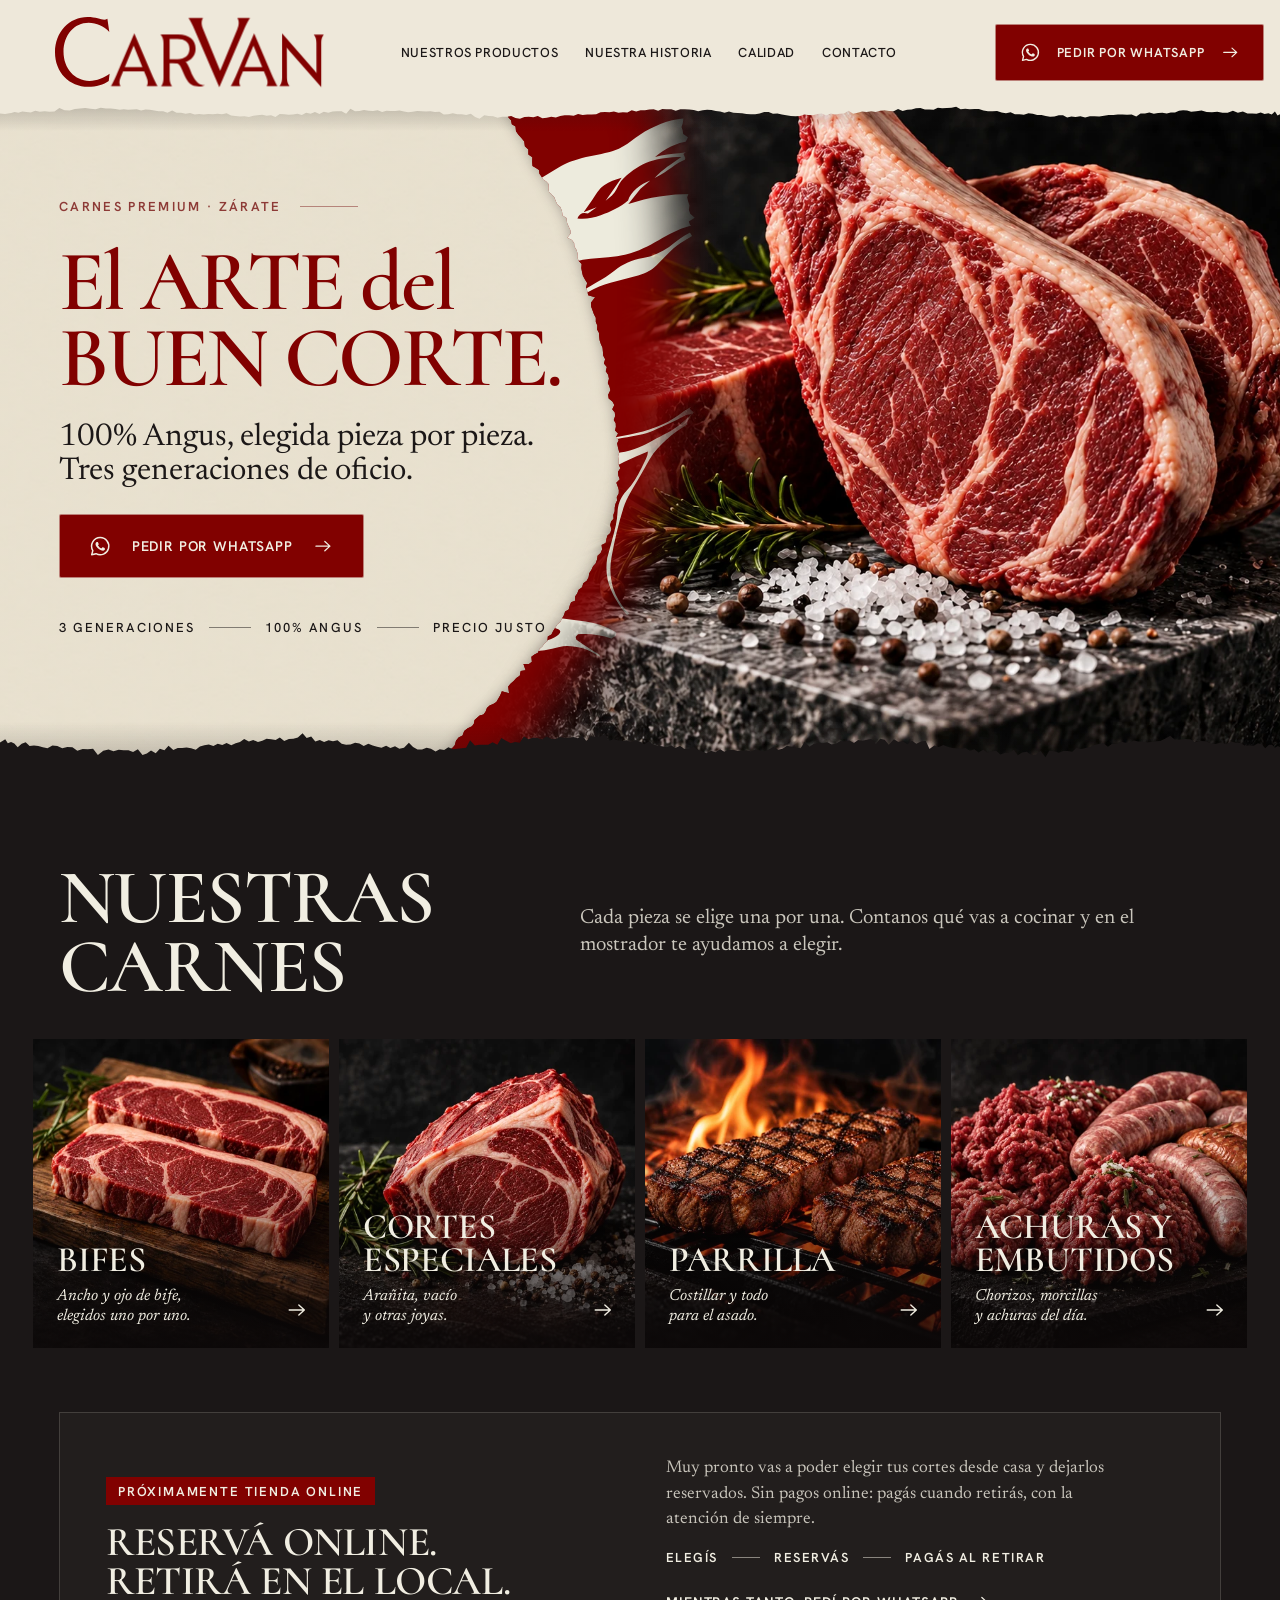
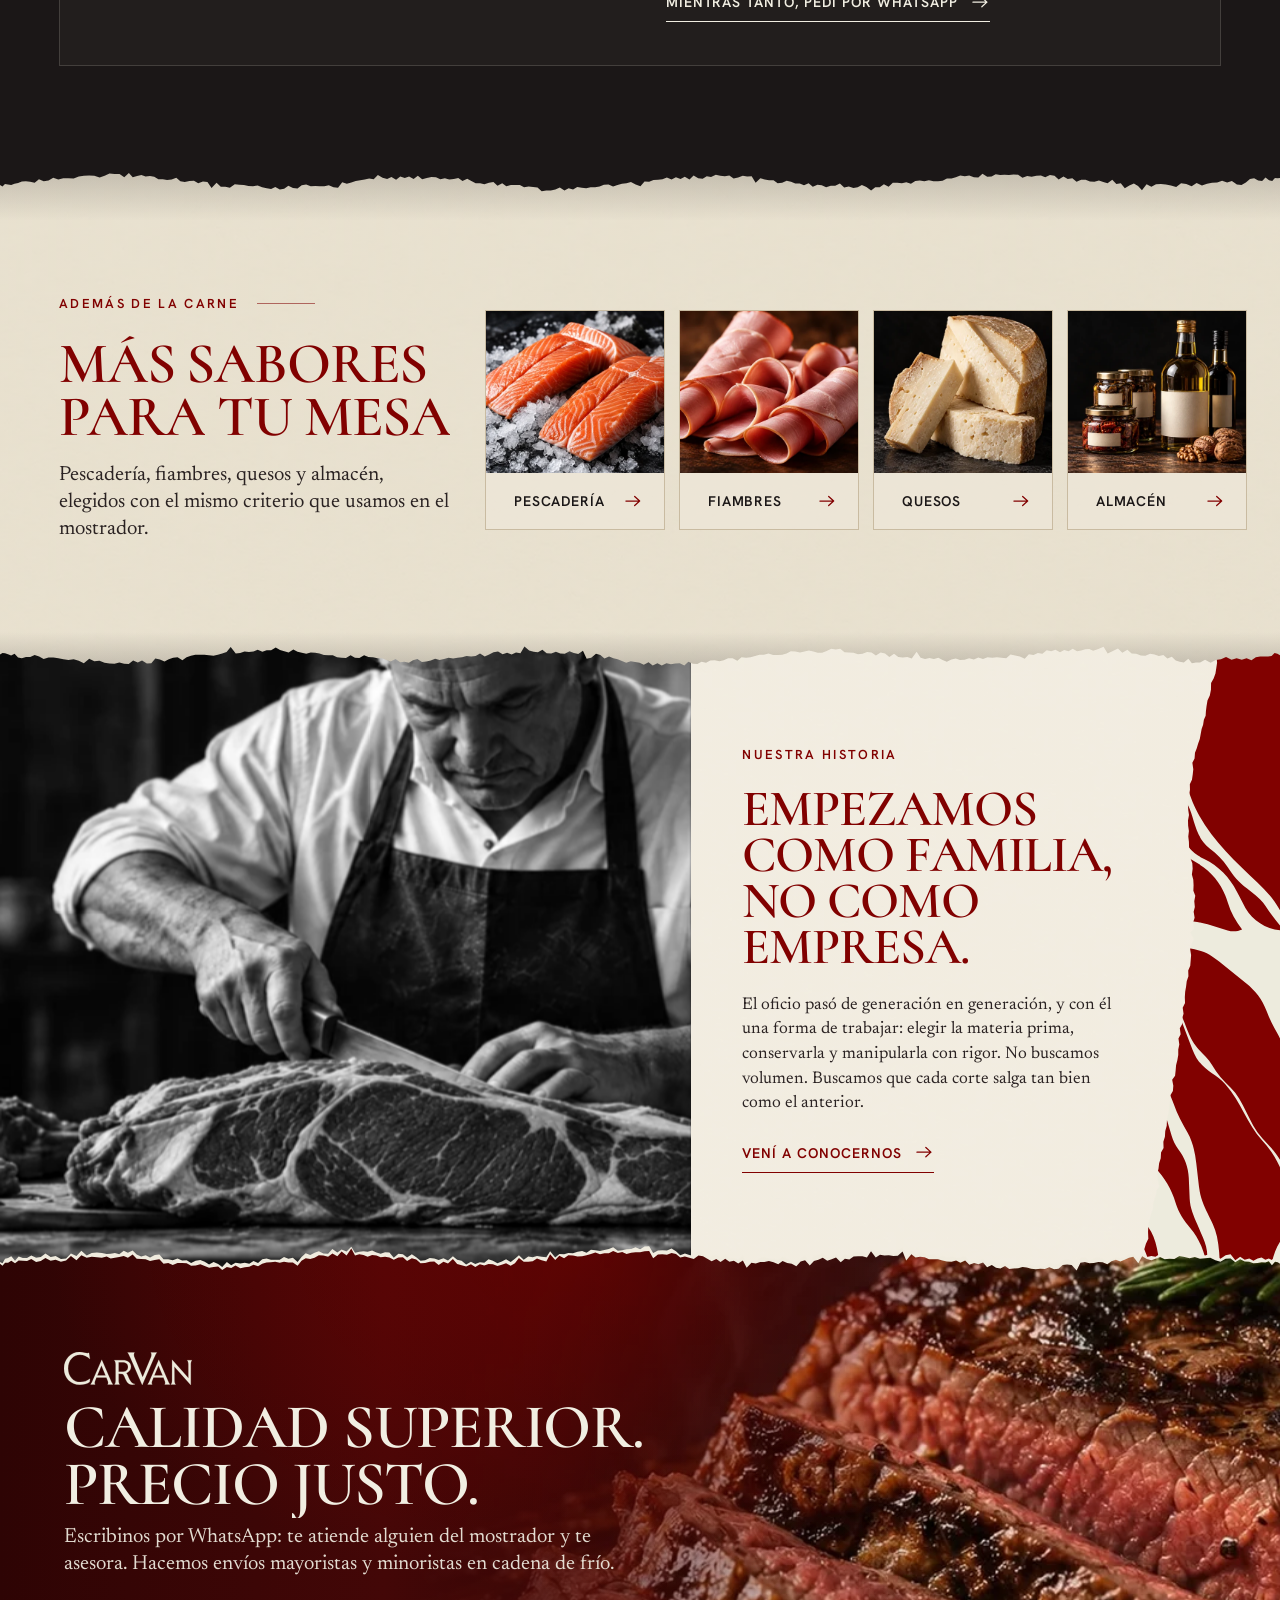
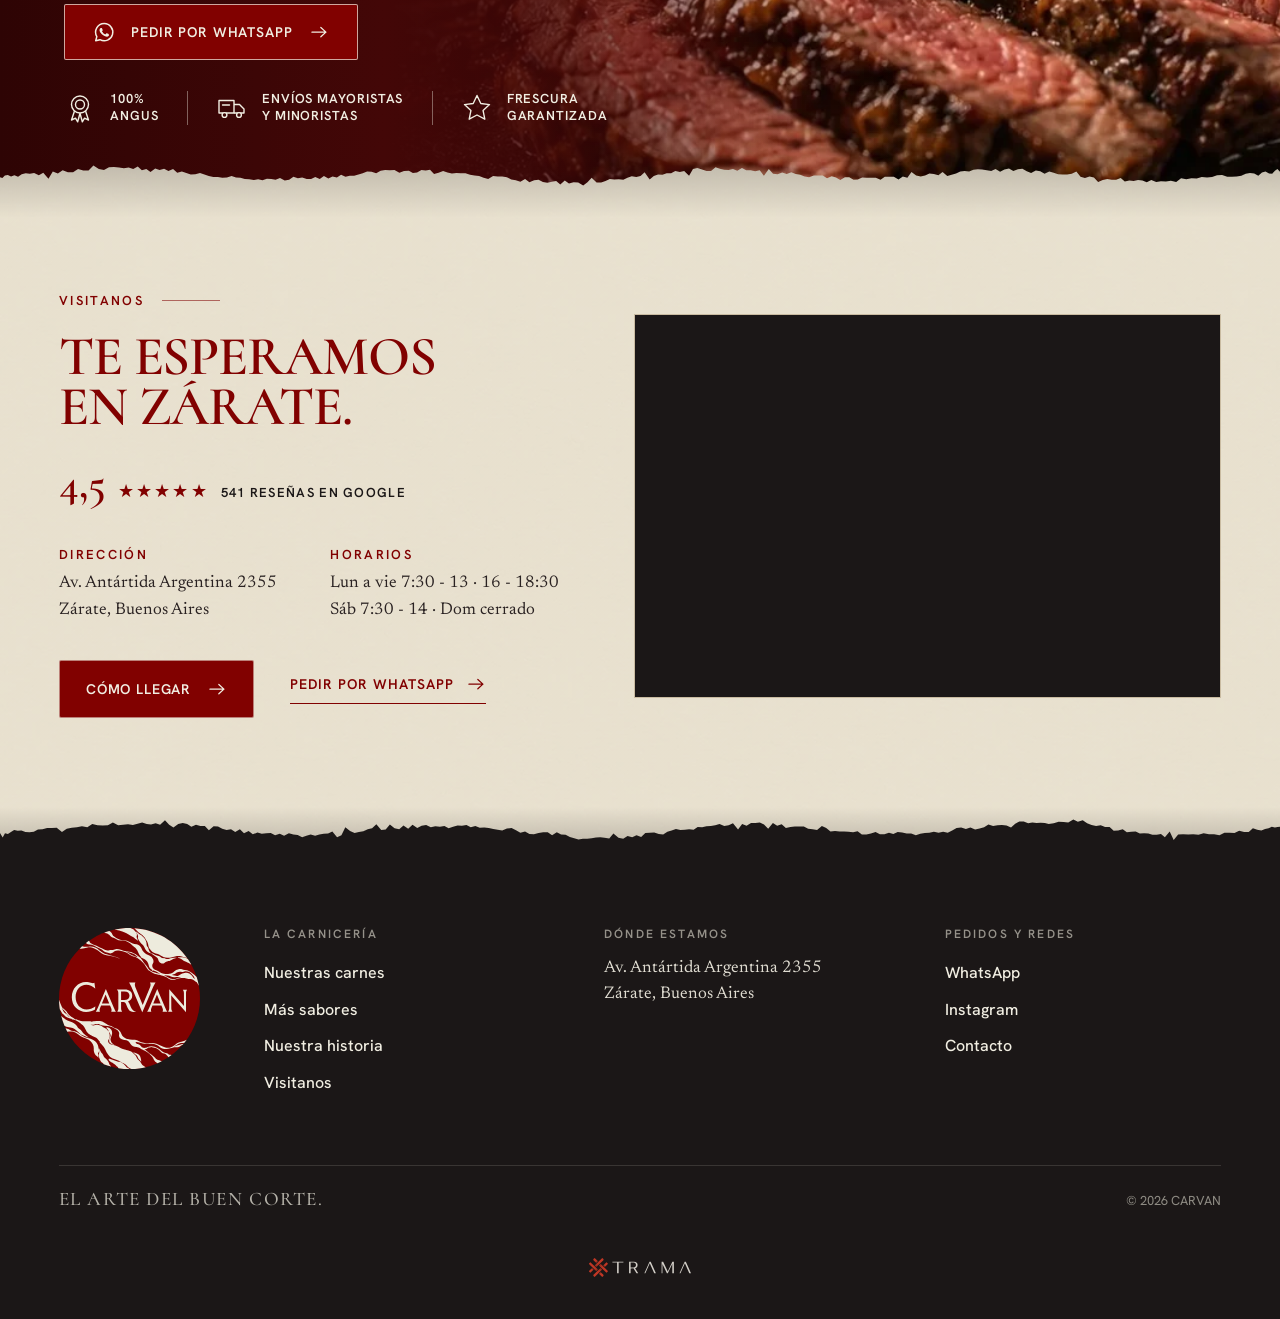
==== index.html @ 99f3dc82 "CARVAN: rediseño del sitio estático Portada, contacto, tienda (próximamente) y 404. Bordes rasgados " ====
<!doctype html>
<html lang="es-AR">
<head>
  <meta charset="UTF-8">
  <meta name="viewport" content="width=device-width, initial-scale=1">
  <meta name="theme-color" content="#E4DCC8">
  <title>CARVAN Carnes Premium en Zárate | Carnicería 100% Angus</title>
  <meta name="description" content="Carnicería en Zárate: carne 100% Angus elegida pieza por pieza, achuras, embutidos, pescadería, fiambres y quesos. Pedidos por WhatsApp y envíos.">
  <meta name="robots" content="index, follow, max-image-preview:large">
  <link rel="canonical" href="https://carvan.ar/">
  <meta property="og:type" content="website">
  <meta property="og:site_name" content="CARVAN Carnes Premium">
  <meta property="og:locale" content="es_AR">
  <meta property="og:url" content="https://carvan.ar/">
  <meta property="og:title" content="CARVAN Carnes Premium en Zárate | Carnicería 100% Angus">
  <meta property="og:description" content="Carnicería en Zárate: carne 100% Angus elegida pieza por pieza, achuras, embutidos, pescadería, fiambres y quesos. Pedidos por WhatsApp y envíos.">
  <meta property="og:image" content="https://carvan.ar/assets/og-carvan.jpg">
  <meta property="og:image:width" content="1200">
  <meta property="og:image:height" content="630">
  <meta property="og:image:alt" content="CARVAN, el arte del buen corte. Carnes premium en Zárate.">
  <meta name="twitter:card" content="summary_large_image">
  <meta name="twitter:title" content="CARVAN Carnes Premium en Zárate | Carnicería 100% Angus">
  <meta name="twitter:description" content="Carnicería en Zárate: carne 100% Angus elegida pieza por pieza, achuras, embutidos, pescadería, fiambres y quesos. Pedidos por WhatsApp y envíos.">
  <meta name="twitter:image" content="https://carvan.ar/assets/og-carvan.jpg">
  <link rel="icon" href="assets/CARVAN_SELLO04-footer.svg" type="image/svg+xml">
  <link rel="icon" href="assets/icon-32.png" sizes="32x32" type="image/png">
  <link rel="apple-touch-icon" href="assets/apple-touch-icon.png">
  <link rel="manifest" href="site.webmanifest">
  <link rel="preconnect" href="https://fonts.googleapis.com">
  <link rel="preconnect" href="https://fonts.gstatic.com" crossorigin>
  <link href="https://fonts.googleapis.com/css2?family=Cormorant:wght@500;600&family=Hanken+Grotesk:wght@400;500;600&family=Newsreader:ital,opsz,wght@0,6..72,400;0,6..72,500;1,6..72,400&display=swap" rel="stylesheet">
  <link rel="preload" as="image" href="assets/hero-desktop.webp" media="(min-width: 961px)">
  <link rel="stylesheet" href="css/style.css">
  <script type="application/ld+json">
  {
    "@context": "https://schema.org",
    "@graph": [
      {
        "@type": "Store",
        "@id": "https://carvan.ar/#carvan",
        "name": "CARVAN Carnes Premium",
        "alternateName": "Frigorífico CARVAN Premium",
        "description": "Carnicería en Zárate: carne 100% Angus elegida pieza por pieza, achuras, embutidos, pescadería, fiambres, quesos y almacén. Pedidos por WhatsApp y envíos mayoristas y minoristas.",
        "url": "https://carvan.ar/",
        "logo": "https://carvan.ar/assets/CARVAN_SELLO04-footer.svg",
        "image": [
          "https://carvan.ar/assets/og-carvan.jpg",
          "https://carvan.ar/assets/hero-desktop.webp"
        ],
        "telephone": "+54 9 3487 68-6764",
        "address": {
          "@type": "PostalAddress",
          "streetAddress": "Av. Antártida Argentina 2355",
          "addressLocality": "Zárate",
          "addressRegion": "Buenos Aires",
          "postalCode": "B2800",
          "addressCountry": "AR"
        },
        "geo": {
          "@type": "GeoCoordinates",
          "latitude": -34.1019198,
          "longitude": -59.041165
        },
        "hasMap": "https://www.google.com/maps/search/?api=1&query=Frigor%C3%ADfico+CARVAN+Premium+Av.+Ant%C3%A1rtida+Argentina+2355+Z%C3%A1rate",
        "openingHoursSpecification": [
          {
            "@type": "OpeningHoursSpecification",
            "dayOfWeek": [
              "Monday",
              "Tuesday",
              "Wednesday",
              "Thursday",
              "Friday"
            ],
            "opens": "07:30",
            "closes": "13:00"
          },
          {
            "@type": "OpeningHoursSpecification",
            "dayOfWeek": [
              "Monday",
              "Tuesday",
              "Wednesday",
              "Thursday",
              "Friday"
            ],
            "opens": "16:00",
            "closes": "18:30"
          },
          {
            "@type": "OpeningHoursSpecification",
            "dayOfWeek": "Saturday",
            "opens": "07:30",
            "closes": "14:00"
          }
        ],
        "areaServed": {
          "@type": "City",
          "name": "Zárate"
        },
        "sameAs": [
          "https://www.instagram.com/carvan.carnes/"
        ]
      },
      {
        "@type": "WebSite",
        "@id": "https://carvan.ar/#web",
        "url": "https://carvan.ar/",
        "name": "CARVAN Carnes Premium",
        "inLanguage": "es-AR",
        "publisher": {
          "@id": "https://carvan.ar/#carvan"
        }
      }
    ]
  }
  </script>
  <script>document.documentElement.classList.add('js')</script>
</head>
<body class="home">
<svg width="0" height="0" style="position:absolute" aria-hidden="true">
  <symbol id="i-wa" viewBox="0 0 24 24">
    <path fill="none" stroke="currentColor" stroke-width="1.6" stroke-linejoin="round" d="M12 2.8a9.2 9.2 0 0 0-7.9 13.9L2.9 21.2l4.6-1.2A9.2 9.2 0 1 0 12 2.8Z"/>
    <path fill="currentColor" d="M16.6 13.9c-.2-.1-1.4-.7-1.7-.8-.2-.1-.4-.1-.5.1-.2.2-.6.8-.8.9-.1.2-.3.2-.5.1-.2-.1-1-.4-2-1.2-.7-.7-1.2-1.5-1.4-1.7-.1-.2 0-.4.1-.5l.4-.4c.1-.1.2-.2.2-.4.1-.2 0-.3 0-.4l-.8-1.8c-.2-.5-.4-.4-.5-.4h-.5c-.2 0-.4.1-.7.3-.2.2-.9.8-.9 2.1 0 1.2.9 2.4 1 2.6.1.2 1.8 2.7 4.3 3.8.6.3 1.1.4 1.4.5.6.2 1.1.2 1.6.1.5-.1 1.4-.6 1.7-1.2.2-.6.2-1.1.1-1.2 0-.1-.2-.2-.5-.3Z"/>
  </symbol>
  <symbol id="i-arrow" viewBox="0 0 24 24">
    <path fill="none" stroke="currentColor" stroke-width="1.5" stroke-linecap="round" stroke-linejoin="round" d="M3.5 12h16.5M14 6.5l6 5.5-6 5.5"/>
  </symbol>
  <symbol id="i-seal" viewBox="0 0 32 32">
    <g fill="none" stroke="currentColor" stroke-width="1.4" stroke-linejoin="round"><circle cx="16" cy="12.5" r="8.5"/><circle cx="16" cy="12.5" r="4.5"/><path d="m10.5 19-3 9 4-1.8 2.2 3.6 2.3-8.6M21.5 19l3 9-4-1.8-2.2 3.6-2.3-8.6"/></g>
  </symbol>
  <symbol id="i-truck" viewBox="0 0 32 32">
    <g fill="none" stroke="currentColor" stroke-width="1.4" stroke-linejoin="round"><path d="M3 8.5h15v12.5H3z"/><path d="M18 12.5h5.5l4.5 4.6V21H18"/><circle cx="8.5" cy="23" r="2.4" fill="var(--wine)"/><circle cx="23" cy="23" r="2.4" fill="var(--wine)"/><path d="M6.5 13h7" stroke-linecap="round"/></g>
  </symbol>
  <symbol id="i-star" viewBox="0 0 32 32">
    <path fill="none" stroke="currentColor" stroke-width="1.4" stroke-linejoin="round" d="m16 3.5 3.8 8 8.7 1.1-6.4 6 1.7 8.6L16 23l-7.8 4.2 1.7-8.6-6.4-6 8.7-1.1z"/>
  </symbol>
</svg>

<a class="skip" href="#contenido">Saltar al contenido</a>

<header class="site-header site-header--overlay" data-header>
  <a class="logo" href="#inicio" aria-label="CARVAN, inicio"><svg class="logo-svg fx-mask" viewBox="0 0 738.95 193" role="img" aria-label="CARVAN" fill="#810100"><path class="ltr" style="--i:0" d="M89.45,0c30.08,0,42.33,12.25,54.57,5.06l5.32,35.94c-15.17-15.17-34.61-25.02-56.7-25.02-39.93,0-69.22,33.81-69.22,79.86s30.88,79.86,70.81,79.86c21.56,0,40.46-7.99,55.9-19.43l-2.4,19.43c-13.84,10.12-34.61,15.97-56.44,15.97C39.13,191.67,0,151.74,0,96.63S39.67,0,89.45,0Z"/><path class="ltr" style="--i:1" d="M180.09,189.97h-26.51c4.05-5.87,7.89-13.35,13.35-25.9l50.99-118.78,50.79,118.78c5.67,12.55,9.31,20.03,13.35,25.9h-29.95c3.84-6.07,4.05-13.15-.4-23.88l-6.88-16.79h-57.67l-6.88,16.79c-4.45,10.72-4.05,17.81-.2,23.88ZM240.18,137.76l-24.08-58.88-24.28,58.88h48.36Z"/><g class="ltr" style="--i:2"><path d="M340.19,127.04h-25.09v39.86c0,10.52,1.82,17,6.68,23.07h-30.15c5.06-6.07,6.68-12.55,6.68-23.07v-94.29c0-11.74-2.63-18.01-8.3-24.28h49.37c28.94,0,47.15,14.57,47.15,38.65,0,18.62-11.74,32.17-29.54,37.23M315.1,60.06v55.85h21.65c20.23,0,32.98-10.32,32.98-28.53s-12.34-27.32-32.98-27.32h-21.65Z"/><path d="M364.65,119.28c-2.31.93-4.61,1.38-6.89,2.17-.17.06-.27-.12-.22.27,4.81,4.67,8.24,10.54,11.25,16.85,3.22,6.76,5.94,15.73,9.44,22.35,7.05,13.33,17.27,28.33,32.51,26.12-.06.37-.44.86-2.01,1.54-8.96,3.92-22.88,2.81-31.81-1.64-15.68-7.82-22.33-31.85-30.27-47.67-3.9-7.76-6.83-11.79-15.16-12.18-2.86-.13-5.74-.56-8.6-.67M291.28,187l.15-1.52"/></g><path class="ltr" style="--i:3" d="M451.71,193l-67.09-156.27c-7.19-16.51-12.25-26.36-17.57-34.08h39.93c-4.79,7.99-5.32,17.3.53,31.41l46.59,113.67,46.85-113.67c5.86-14.11,5.32-23.43.27-31.41h34.87c-5.32,7.72-10.12,17.57-17.57,34.08l-66.82,156.27Z"/><path class="ltr" style="--i:4" d="M509.5,189.97h-26.51c4.05-5.87,7.89-13.35,13.35-25.9l50.99-118.78,50.79,118.78c5.67,12.55,9.31,20.03,13.35,25.9h-29.95c3.84-6.07,4.05-13.15-.4-23.88l-6.88-16.79h-57.67l-6.88,16.79c-4.45,10.72-4.05,17.81-.2,23.88ZM569.59,137.76l-24.08-58.88-24.28,58.88h48.36Z"/><path class="ltr" style="--i:5" d="M731.87,193l-88.83-101.37-5.87-7.28v7.69l.4,74.87c0,10.52,2.02,17,7.28,23.07h-27.92c5.26-6.07,7.28-12.55,7.28-23.07V45.29l88.83,101.37,5.67,7.28v-8.3l-.2-74.26c-.2-10.52-2.02-17-7.28-23.07h27.72c-5.06,6.07-7.08,12.55-7.08,23.07v121.61Z"/></svg></a>
  <nav id="navegacion" class="nav" aria-label="Navegación principal">
    <a href="#carnes">Nuestros productos</a>
    <a href="#historia">Nuestra historia</a>
    <a href="#calidad">Calidad</a>
    <a href="contacto.html">Contacto</a>
  </nav>
  <a class="btn btn-header" href="https://wa.me/5493487686764?text=Hola%2C%20quisiera%20hacer%20un%20pedido%20en%20CARVAN" target="_blank" rel="noopener">
    <svg class="ico ico-wa" aria-hidden="true"><use href="#i-wa"/></svg>
    <span>Pedir por WhatsApp</span>
    <svg class="ico ico-arrow" aria-hidden="true"><use href="#i-arrow"/></svg>
  </a>
  <button class="menu-toggle" type="button" aria-controls="navegacion" aria-expanded="false" aria-label="Abrir menú"><span></span></button>
</header>

<main id="contenido">

  <!-- HERO -->
  <section class="hero" id="inicio">
    <div class="hero-art" aria-hidden="true">
      <div class="hero-marble"></div>
      <div class="hero-photo" data-view>
        <picture>
          <source media="(max-width: 960px)" srcset="assets/hero-mobile.webp">
          <img src="assets/hero-desktop.webp" alt="Cortes de carne Angus con hueso sobre piedra, con romero y sal gruesa" width="1254" height="1254" fetchpriority="high" decoding="async">
        </picture>
      </div>
    </div>

    <div class="hero-copy">
      <p class="eyebrow eyebrow--rule">Carnes Premium · Zárate</p>
      <h1 data-split>El ARTE del<br><span class="nowrap">BUEN CORTE.</span></h1>
      <p class="hero-lead">100% Angus, elegida pieza por pieza.<br>Tres generaciones de oficio.</p>
      <a class="btn btn-primary" href="https://wa.me/5493487686764?text=Hola%2C%20quisiera%20hacer%20un%20pedido%20en%20CARVAN" target="_blank" rel="noopener">
        <svg class="ico ico-wa" aria-hidden="true"><use href="#i-wa"/></svg>
        <span>Pedir por WhatsApp</span>
        <svg class="ico ico-arrow" aria-hidden="true"><use href="#i-arrow"/></svg>
      </a>
      <p class="hero-values"><span>3 generaciones</span><i></i><span>100% Angus</span><i></i><span>Precio justo</span></p>
    </div>
  </section>

  <!-- NUESTRAS CARNES -->
  <section class="meats" id="carnes">
    <div class="meats-head">
      <h2 class="title" data-split>Nuestras<br>carnes</h2>
      <p class="lead">Cada pieza se elige una por una. Contanos qué vas a cocinar y en el mostrador te ayudamos a elegir.</p>
    </div>

    <ul class="meat-grid" role="list">
      <li><a class="meat-card reveal" href="tienda.html?c=bifes">
        <img src="assets/bifes-desktop.webp" srcset="assets/bifes-mobile.webp 480w, assets/bifes-desktop.webp 960w" sizes="(max-width: 960px) 48vw, 24vw" alt="" width="960" height="960" loading="lazy" decoding="async">
        <span class="meat-card__body"><strong>Bifes</strong><span>Ancho y ojo de bife,<br>elegidos uno por uno.</span></span>
        <svg class="ico ico-arrow" aria-hidden="true"><use href="#i-arrow"/></svg>
      </a></li>
      <li><a class="meat-card reveal" href="tienda.html?c=cortes-especiales">
        <img src="assets/cortes-especiales-desktop.webp" srcset="assets/cortes-especiales-mobile.webp 480w, assets/cortes-especiales-desktop.webp 960w" sizes="(max-width: 960px) 48vw, 24vw" alt="" width="960" height="960" loading="lazy" decoding="async">
        <span class="meat-card__body"><strong>Cortes<br>especiales</strong><span>Arañita, vacío<br>y otras joyas.</span></span>
        <svg class="ico ico-arrow" aria-hidden="true"><use href="#i-arrow"/></svg>
      </a></li>
      <li><a class="meat-card reveal" href="tienda.html?c=parrilla">
        <img src="assets/parrilla-desktop.webp" srcset="assets/parrilla-mobile.webp 480w, assets/parrilla-desktop.webp 960w" sizes="(max-width: 960px) 48vw, 24vw" alt="" width="960" height="960" loading="lazy" decoding="async">
        <span class="meat-card__body"><strong>Parrilla</strong><span>Costillar y todo<br>para el asado.</span></span>
        <svg class="ico ico-arrow" aria-hidden="true"><use href="#i-arrow"/></svg>
      </a></li>
      <li><a class="meat-card reveal" href="tienda.html?c=achuras-embutidos">
        <img src="assets/picadas-desktop.webp" srcset="assets/picadas-mobile.webp 480w, assets/picadas-desktop.webp 960w" sizes="(max-width: 960px) 48vw, 24vw" alt="" width="960" height="960" loading="lazy" decoding="async">
        <span class="meat-card__body"><strong>Achuras y<br>embutidos</strong><span>Chorizos, morcillas<br>y achuras del día.</span></span>
        <svg class="ico ico-arrow" aria-hidden="true"><use href="#i-arrow"/></svg>
      </a></li>
    </ul>

    <!-- Tienda online (todavía no vigente): mientras tanto, el pedido va por WhatsApp. -->
    <div class="soon reveal">
      <div class="soon-head">
        <p class="soon-tag">Próximamente tienda online</p>
        <h3 class="soon-title">Reservá online.<br>Retirá en el local.</h3>
      </div>
      <div class="soon-body">
        <p>Muy pronto vas a poder elegir tus cortes desde casa y dejarlos reservados. Sin pagos online: pagás cuando retirás, con la atención de siempre.</p>
        <p class="soon-steps"><span>Elegís</span><i></i><span>Reservás</span><i></i><span>Pagás al retirar</span></p>
        <a class="textlink soon-link" href="https://wa.me/5493487686764?text=Hola%2C%20quisiera%20hacer%20un%20pedido%20en%20CARVAN" target="_blank" rel="noopener">Mientras tanto, pedí por WhatsApp <svg class="ico ico-arrow" aria-hidden="true"><use href="#i-arrow"/></svg></a>
      </div>
    </div>
  </section>

  <!-- MÁS SABORES -->
  <section class="gourmet" id="complementos">
    <div class="gourmet-intro">
      <p class="eyebrow eyebrow--rule">Además de la carne</p>
      <h2 class="title" data-split>Más sabores<br>para tu mesa</h2>
      <p class="lead">Pescadería, fiambres, quesos y almacén, elegidos con el mismo criterio que usamos en el mostrador.</p>
    </div>
    <ul class="gourmet-grid" role="list">
      <li><a class="gourmet-card reveal" href="tienda.html?c=pescaderia">
        <img src="assets/pescaderia-desktop.webp" srcset="assets/pescaderia-mobile.webp 480w, assets/pescaderia-desktop.webp 960w" sizes="(max-width: 960px) 48vw, 15vw" alt="" width="960" height="960" loading="lazy" decoding="async">
        <span>Pescadería <svg class="ico ico-arrow" aria-hidden="true"><use href="#i-arrow"/></svg></span>
      </a></li>
      <li><a class="gourmet-card reveal" href="tienda.html?c=fiambres">
        <img src="assets/fiambres-desktop.webp" srcset="assets/fiambres-mobile.webp 480w, assets/fiambres-desktop.webp 960w" sizes="(max-width: 960px) 48vw, 15vw" alt="" width="960" height="960" loading="lazy" decoding="async">
        <span>Fiambres <svg class="ico ico-arrow" aria-hidden="true"><use href="#i-arrow"/></svg></span>
      </a></li>
      <li><a class="gourmet-card reveal" href="tienda.html?c=quesos">
        <img src="assets/quesos-desktop.webp" srcset="assets/quesos-mobile.webp 480w, assets/quesos-desktop.webp 960w" sizes="(max-width: 960px) 48vw, 15vw" alt="" width="960" height="960" loading="lazy" decoding="async">
        <span>Quesos <svg class="ico ico-arrow" aria-hidden="true"><use href="#i-arrow"/></svg></span>
      </a></li>
      <li><a class="gourmet-card reveal" href="tienda.html?c=almacen">
        <img src="assets/almacen-desktop.webp" srcset="assets/almacen-mobile.webp 480w, assets/almacen-desktop.webp 960w" sizes="(max-width: 960px) 48vw, 15vw" alt="" width="960" height="960" loading="lazy" decoding="async">
        <span>Almacén <svg class="ico ico-arrow" aria-hidden="true"><use href="#i-arrow"/></svg></span>
      </a></li>
    </ul>
  </section>

  <!-- OFICIO -->
  <section class="craft" id="historia">
    <div class="craft-photo" data-view>
      <img src="assets/oficio-desktop.webp" srcset="assets/oficio-mobile.webp 768w, assets/oficio-desktop.webp 1536w" sizes="(max-width: 960px) 100vw, 54vw" alt="Carnicero cortando una pieza de carne sobre la mesa" width="1536" height="1024" loading="lazy" decoding="async">
    </div>
    <div class="craft-copy">
      <p class="eyebrow">Nuestra historia</p>
      <h2 class="title" data-split>Empezamos<br>como familia,<br>no como<br>empresa.</h2>
      <p>El oficio pasó de generación en generación, y con él una forma de trabajar: elegir la materia prima, conservarla y manipularla con rigor. No buscamos volumen. Buscamos que cada corte salga tan bien como el anterior.</p>
      <a class="textlink" href="contacto.html">Vení a conocernos <svg class="ico ico-arrow" aria-hidden="true"><use href="#i-arrow"/></svg></a>
      <div class="craft-marble" aria-hidden="true"></div>
    </div>
  </section>

  <!-- CIERRE -->
  <section class="closing" id="calidad" data-view>
    <img class="closing-photo" src="assets/cierre-desktop.webp" srcset="assets/cierre-mobile.webp 768w, assets/cierre-desktop.webp 1600w" sizes="100vw" alt="" width="1600" height="533" loading="lazy" decoding="async">
    <div class="closing-copy">
      <img class="closing-logo" src="assets/CARVAN_LOGO02.svg" alt="CARVAN" width="739" height="193" loading="lazy">
      <h2 class="title" data-split>Calidad superior.<br>Precio justo.</h2>
      <p class="lead">Escribinos por WhatsApp: te atiende alguien del mostrador y te asesora. Hacemos envíos mayoristas y minoristas en cadena de frío.</p>
      <a class="btn btn-primary btn-outline" href="https://wa.me/5493487686764?text=Hola%2C%20quiero%20hacer%20un%20pedido%20en%20CARVAN" target="_blank" rel="noopener">
        <svg class="ico ico-wa" aria-hidden="true"><use href="#i-wa"/></svg>
        <span>Pedir por WhatsApp</span>
        <svg class="ico ico-arrow" aria-hidden="true"><use href="#i-arrow"/></svg>
      </a>
      <ul class="benefits" role="list">
        <li><svg aria-hidden="true"><use href="#i-seal"/></svg><span>100%<br>Angus</span></li>
        <li><svg aria-hidden="true"><use href="#i-truck"/></svg><span>Envíos mayoristas<br>y minoristas</span></li>
        <li><svg aria-hidden="true"><use href="#i-star"/></svg><span>Frescura<br>garantizada</span></li>
      </ul>
    </div>
  </section>

  <!-- VISITANOS -->
  <section class="visit" id="visitanos">
    <div class="visit-main">
      <div class="visit-copy">
        <p class="eyebrow eyebrow--rule">Visitanos</p>
        <h2 class="title" data-split>Te esperamos<br>en Zárate.</h2>
        <a class="visit-rating" href="https://www.google.com/maps/search/?api=1&amp;query=Frigor%C3%ADfico+CARVAN+Premium+Av.+Ant%C3%A1rtida+Argentina+2355+Z%C3%A1rate" target="_blank" rel="noopener">
          <span class="visit-score">4,5</span>
          <span class="visit-stars" aria-hidden="true">★★★★★</span>
          <span class="visit-count">541 reseñas en Google</span>
        </a>
        <dl class="visit-data">
          <div><dt>Dirección</dt><dd>Av. Antártida Argentina 2355<br>Zárate, Buenos Aires</dd></div>
          <div><dt>Horarios</dt><dd>Lun a vie 7:30 - 13 · 16 - 18:30<br>Sáb 7:30 - 14 · Dom cerrado</dd></div>
        </dl>
        <div class="visit-actions">
          <a class="btn btn-primary" href="https://www.google.com/maps/search/?api=1&amp;query=Frigor%C3%ADfico+CARVAN+Premium+Av.+Ant%C3%A1rtida+Argentina+2355+Z%C3%A1rate" target="_blank" rel="noopener"><span>Cómo llegar</span><svg class="ico ico-arrow" aria-hidden="true"><use href="#i-arrow"/></svg></a>
          <a class="textlink" href="https://wa.me/5493487686764?text=Hola%2C%20quiero%20hacer%20un%20pedido%20en%20CARVAN" target="_blank" rel="noopener">Pedir por WhatsApp <svg class="ico ico-arrow" aria-hidden="true"><use href="#i-arrow"/></svg></a>
        </div>
      </div>
      <div class="visit-map">
        <iframe title="Ubicación de Frigorífico CARVAN Premium en el mapa" src="https://www.google.com/maps/embed?pb=!1m18!1m12!1m3!1d3303.7353418928437!2d-59.04116500000001!3d-34.1019198!2m3!1f0!2f0!3f0!3m2!1i1024!2i768!4f13.1!3m3!1m2!1s0x95bb0b0a9ae78409%3A0x336cd8d4d75bb274!2sFRIGOR%C3%8DFICO%20CARVAN%20PREMIUM!5e0!3m2!1ses-419!2sar!4v1791604096781!5m2!1ses-419!2sar" allowfullscreen loading="lazy" referrerpolicy="strict-origin-when-cross-origin"></iframe>
      </div>
    </div>
  </section>
</main>

<footer class="footer">
  <div class="footer-main">
    <a class="footer-seal" href="#inicio" aria-label="CARVAN, volver arriba"><img src="assets/CARVAN_SELLO04-footer.svg" alt="" width="168" height="168" loading="lazy"></a>
    <div class="footer-col">
      <h2 class="footer-label">La carnicería</h2>
      <ul class="footer-links" role="list">
        <li><a href="#carnes">Nuestras carnes</a></li>
        <li><a href="#complementos">Más sabores</a></li>
        <li><a href="#historia">Nuestra historia</a></li>
        <li><a href="#visitanos">Visitanos</a></li>
      </ul>
    </div>
    <div class="footer-col">
      <h2 class="footer-label">Dónde estamos</h2>
      <p>Av. Antártida Argentina 2355<br>Zárate, Buenos Aires</p>
    </div>
    <div class="footer-col">
      <h2 class="footer-label">Pedidos y redes</h2>
      <ul class="footer-links" role="list">
        <li><a href="https://wa.me/5493487686764?text=Hola%2C%20quiero%20consultar%20en%20CARVAN" target="_blank" rel="noopener">WhatsApp</a></li>
        <li><a href="https://www.instagram.com/carvan.carnes/" target="_blank" rel="noopener">Instagram</a></li>
        <li><a href="contacto.html">Contacto</a></li>
      </ul>
    </div>
  </div>
  <div class="footer-bottom">
    <p class="footer-claim">El arte del buen corte.</p>
    <small>© <span data-year>2026</span> CARVAN</small>
  </div>
  <p class="footer-credit"><a href="https://tramaid.com.ar" target="_blank" rel="noopener" aria-label="Diseño y desarrollo: TRAMA (abre en otra pestaña)"><img src="assets/trama-logo.svg" alt="" width="876" height="168" loading="lazy"></a></p>
</footer>

<a class="float-wa" href="https://wa.me/5493487686764?text=Hola%2C%20quiero%20hacer%20un%20pedido" target="_blank" rel="noopener" aria-label="Pedir por WhatsApp"><svg aria-hidden="true"><use href="#i-wa"/></svg></a>

<script src="js/main.js" defer></script>
</body>
</html>
---- css/style.css ----
/* CARVAN - hoja única.
   Sistema: papel marfil + cereza de marca + carbón. El marmolado oficial (assets/marmolado1.svg)
   aparece sólo en los bordes rasgados entre papel y fotografía: hero y oficio. */

:root {
  --ivory: #EDEBDD;                     /* marfil de marca (logos, sellos, marmolado) */
  --page: #E4DCC8;                      /* papel tostado: fondo de la página */
  --paper: #F1EEE2;
  --cherry: #810100;
  --cherry-hover: #6A0100;
  --wine: #3B0606;
  --coal: #1B1717;
  --ink: #2A2222;
  --line: #C9BBA1;

  --display: 'Cormorant', 'Times New Roman', serif;
  --text: 'Newsreader', Georgia, serif;
  --ui: 'Hanken Grotesk', 'Helvetica Neue', Arial, sans-serif;

  --pad: 4.6vw;                         /* margen lateral: 66px a 1440 */
  --hh: clamp(76px, 8.2vw, 118px);      /* alto del header */
  --tear: clamp(24px, 2.8vw, 44px);     /* borde rasgado oficio → cierre */
  --space-section: clamp(72px, 7.6vw, 124px); /* aire entre secciones: 110px a 1440 */
  --space-head: clamp(32px, 3vw, 48px);       /* título de sección → contenido */
  --ease: cubic-bezier(.22, .61, .36, 1);
}

*, *::before, *::after { box-sizing: border-box; }
html { scroll-behavior: smooth; -webkit-text-size-adjust: 100%; }
body {
  margin: 0;
  color: var(--coal);
  font-family: var(--ui);
  background:
    linear-gradient(rgba(228, 220, 200, .7), rgba(228, 220, 200, .7)),
    url('../assets/papel-desktop.webp') center / 960px repeat,
    var(--page);
  font-variant-numeric: lining-nums;
  -webkit-font-smoothing: antialiased;
}
img, svg { display: block; max-width: 100%; }
a { color: inherit; text-decoration: none; }
ul:where([role="list"]) { list-style: none; margin: 0; padding: 0; }
h1, h2, h3, p { margin: 0; }
button { font: inherit; color: inherit; cursor: pointer; }
section[id], main[id] { scroll-margin-top: calc(var(--hh) + 12px); }

.skip { position: absolute; left: 12px; top: -80px; z-index: 100; padding: 12px 16px; background: var(--paper); color: var(--cherry); font-weight: 600; }
.skip:focus { top: 12px; }
:focus-visible { outline: 2px solid var(--cherry); outline-offset: 4px; }

/* ---------- tipos compartidos ---------- */
.ico { width: 1.6em; height: 1.6em; flex-shrink: 0; }
.ico-arrow { width: 1.45em; height: 1.45em; }

.eyebrow {
  display: flex; align-items: center; gap: 18px;
  font: 600 13px/1 var(--ui);
  letter-spacing: .18em;
  text-transform: uppercase;
  color: var(--cherry);
}
.eyebrow--rule::after { content: ''; width: 58px; height: 1px; background: currentColor; opacity: .55; }

.title {
  font: 600 clamp(52px, 6vw, 86px)/.9 var(--display);
  letter-spacing: -.02em;
  text-transform: uppercase;
  color: var(--cherry);
}
.lead { font: 400 clamp(19px, 1.6vw, 23px)/1.32 var(--text); color: var(--ink); }

.btn {
  display: inline-flex; align-items: center; justify-content: center; gap: 16px;
  min-height: 58px; padding: 0 26px;
  font: 600 14px/1 var(--ui);
  letter-spacing: .06em;
  text-transform: uppercase;
  white-space: nowrap;
  color: var(--paper);
  background: var(--cherry);
  border: 1px solid rgba(237, 235, 221, .55);
  border-radius: 2px;
  transition: background-color .25s var(--ease), transform .25s var(--ease);
}
.btn:hover { background: var(--cherry-hover); }
.btn:hover .ico-arrow { transform: translateX(4px); }
.btn .ico-arrow { transition: transform .25s var(--ease); }
.btn:active { transform: translateY(1px); }

.textlink {
  display: inline-flex; align-items: center; gap: 12px;
  padding-bottom: 9px;
  border-bottom: 1px solid currentColor;
  font: 600 14px/1 var(--ui);
  letter-spacing: .07em;
  text-transform: uppercase;
  color: var(--cherry);
  white-space: nowrap;
}
.textlink .ico-arrow { transition: transform .25s var(--ease); }
.textlink:hover .ico-arrow { transform: translateX(4px); }

/* ---------- header ---------- */
.site-header {
  position: sticky; top: 0; z-index: 40;
  height: var(--hh);
  display: flex; align-items: center; gap: 2vw;
  padding: 0 1.25vw 0 var(--pad);
  --header-bg: #EEE8DA;
  background: var(--header-bg);
}
/* sombra suave debajo del borde rasgado (queda tapada por el fleco y asoma entre los dientes) */
.site-header::before {
  content: ''; position: absolute; left: 0; right: 0; top: 100%; height: 26px;
  background: linear-gradient(rgba(27, 23, 23, .2), rgba(27, 23, 23, 0)); pointer-events: none;
}
/* borde inferior rasgado: el header es una hoja apoyada sobre el papel de la página */
.site-header::after {
  content: ''; position: absolute; left: 0; right: 0; top: calc(100% - 1px); height: 19px;
  background: var(--header-bg); pointer-events: none;
  -webkit-mask: url('../assets/bordes/header-borde.svg') 0 0 / 100% 100% no-repeat;
          mask: url('../assets/bordes/header-borde.svg') 0 0 / 100% 100% no-repeat;
}
.logo { width: clamp(150px, 21vw, 305px); margin-left: -.3vw; flex-shrink: 0; }
.logo img, .logo-svg { display: block; width: 100%; height: auto; }
.nav { display: flex; align-items: center; gap: clamp(16px, 2.1vw, 32px); margin-left: 4vw; }
.nav a {
  position: relative; padding: 8px 0;
  font: 500 clamp(13px, .97vw, 14px)/1 var(--ui);
  letter-spacing: .05em;
  text-transform: uppercase;
  white-space: nowrap;
}
.nav a::after { content: ''; position: absolute; left: 0; right: 0; bottom: 2px; height: 1px; background: var(--cherry); transform: scaleX(0); transform-origin: left; transition: transform .3s var(--ease); }
.nav a:hover, .nav a[aria-current] { color: var(--cherry); }
.nav a:hover::after, .nav a[aria-current]::after { transform: scaleX(1); }
.btn-header { margin-left: auto; width: 21vw; max-width: 310px; min-height: clamp(48px, 4.4vw, 64px); padding: 0 1.6vw; font-size: clamp(13px, .97vw, 14px); }
.menu-toggle { display: none; }

/* La portada arranca con el header transparente sobre el papel del hero. Al scrollear se vuelve sólido. */
.site-header--overlay { position: fixed; left: 0; right: 0; }

/* ---------- hero ---------- */
.hero { position: relative; height: calc(clamp(640px, 57vw, 900px) + var(--tear)); overflow: hidden; }
.hero-art, .hero-marble, .hero-photo { position: absolute; inset: 0; }
/* sombra suave sobre el papel, siguiendo el borde rasgado de arriba y el de la izquierda (queda debajo de foto y marmolado) */
.hero::before {
  content: ''; position: absolute; left: 0; right: 0; top: calc(var(--hh) - 30px); bottom: 0;
  background: rgba(27, 23, 23, .34); pointer-events: none;
  -webkit-mask: url('../assets/bordes/hero-sombra.svg') 0 0 / 100% 100% no-repeat;
          mask: url('../assets/bordes/hero-sombra.svg') 0 0 / 100% 100% no-repeat;
}
/* bordó liso debajo de la foto: el borde foto → marmolado es un degradado (ver hero-photo-body.svg) */
.hero-art::before {
  content: ''; position: absolute; inset: 0; background: var(--cherry);
  -webkit-mask: url('../assets/bordes/hero-fondo-body.svg') 0 var(--hh) / 100% calc(100% - var(--hh)) no-repeat;
          mask: url('../assets/bordes/hero-fondo-body.svg') 0 var(--hh) / 100% calc(100% - var(--hh)) no-repeat;
}
.hero-marble {
  background: var(--cherry) url('../assets/marmolado-espejo.svg') calc(47vw - 800px) var(--hh) / 940px auto no-repeat;
  /* espejo vertical del marmolado oficial: sin costura; el eje queda abajo, donde la banda es angosta */
  -webkit-mask: url('../assets/bordes/hero-marble-body.svg') 0 var(--hh) / 100% calc(100% - var(--hh)) no-repeat;
          mask: url('../assets/bordes/hero-marble-body.svg') 0 var(--hh) / 100% calc(100% - var(--hh)) no-repeat;
}
.hero-photo {
  background: var(--coal);
  -webkit-mask: url('../assets/bordes/hero-photo-body.svg') 0 var(--hh) / 100% calc(100% - var(--hh)) no-repeat;
          mask: url('../assets/bordes/hero-photo-body.svg') 0 var(--hh) / 100% calc(100% - var(--hh)) no-repeat;
}
.hero-photo img { position: absolute; top: -8%; right: 0; width: 62%; height: 116%; transform: translate3d(0, calc((var(--pv, .5) - .5) * -12%), 0); object-fit: cover; object-position: 50% 42%; }
.hero-photo::after { content: ''; position: absolute; inset: 0 0 0 38%; background: linear-gradient(90deg, rgba(20, 12, 12, .55), transparent 30%); }

.hero-copy {
  position: relative; z-index: 2;
  height: 100%;
  display: flex; flex-direction: column; align-items: flex-start; justify-content: center;
  padding: var(--hh) 0 var(--tear) var(--pad);
}
.hero-copy .eyebrow { color: #8D3A36; }
.hero h1 {
  margin: min(2.5vw, 38px) 0 min(1.9vw, 28px);
  font: 600 clamp(52px, 6.7vw, 124px)/.88 var(--display);
  letter-spacing: -.035em;
  color: var(--cherry);
}
.nowrap { white-space: nowrap; }
.hero-lead { font: 400 clamp(22px, 2.45vw, 38px)/1.1 var(--text); color: var(--coal); }
.hero-copy .btn { margin-top: min(1.9vw, 28px); min-height: clamp(56px, 5vw, 74px); padding: 0 clamp(24px, 2.3vw, 34px); font-size: clamp(14px, 1.04vw, 15px); gap: 20px; }
.hero-values {
  display: flex; align-items: center; gap: 14px;
  margin-top: clamp(32px, 3.4vw, 56px);
  font: 500 13px/1 var(--ui);
  letter-spacing: .16em;
  text-transform: uppercase;
}
.hero-values i { width: 42px; height: 1px; background: var(--coal); opacity: .5; }

/* entrada del hero */
.js .hero-copy > * { animation: rise .9s var(--ease) both; }
.js .hero-copy > h1 { animation: none; }
.js .hero-copy > :nth-child(3) { animation-delay: .45s; }
.js .hero-copy > :nth-child(4) { animation-delay: .55s; }
.js .hero-copy > :nth-child(5) { animation-delay: .65s; }
.js .hero-photo { animation: fade 1.4s var(--ease) both; }
@keyframes rise { from { opacity: 0; transform: translateY(18px); } }
@keyframes fade { from { opacity: 0; } }

/* ---------- nuestras carnes ---------- */
/* Carbón con bordes rasgados arriba y abajo: muerde el pie del hero y deja asomar el papel abajo. */
.meats {
  position: relative; z-index: 1;
  margin-top: calc(-1 * var(--tear));
  padding: calc(var(--space-section) + var(--tear)) 2.6vw calc(var(--space-section) + var(--tear));
  background: var(--coal); color: var(--paper);
  -webkit-mask: url('../assets/bordes/carnes-arriba.svg') 0 0 / 100% var(--tear) no-repeat,
                linear-gradient(#000 0 0) 0 calc(var(--tear) - 2px) / 100% calc(100% - 2 * var(--tear) + 4px) no-repeat,
                url('../assets/bordes/carnes-abajo.svg') 0 100% / 100% var(--tear) no-repeat;
          mask: url('../assets/bordes/carnes-arriba.svg') 0 0 / 100% var(--tear) no-repeat,
                linear-gradient(#000 0 0) 0 calc(var(--tear) - 2px) / 100% calc(100% - 2 * var(--tear) + 4px) no-repeat,
                url('../assets/bordes/carnes-abajo.svg') 0 100% / 100% var(--tear) no-repeat;
}
.meats .title { color: var(--paper); }
.meats .lead { color: rgba(241, 238, 226, .82); }
.meats :focus-visible { outline-color: var(--paper); }

/* Próximamente: tienda online (reserva y retiro). Sin link hasta que esté vigente. */
.soon {
  display: grid; grid-template-columns: minmax(0, 1fr) minmax(0, 1fr); gap: clamp(24px, 4vw, 72px); align-items: center;
  margin: clamp(48px, 5vw, 80px) 2vw 0;
  padding: clamp(28px, 3.4vw, 52px) clamp(24px, 3.6vw, 60px);
  border: 1px solid rgba(237, 235, 221, .16);
  background: rgba(237, 235, 221, .03);
}
.soon-tag {
  display: inline-block; margin-bottom: 18px; padding: 8px 12px 7px;
  font: 600 13px/1 var(--ui); letter-spacing: .14em; text-transform: uppercase;
  color: var(--paper); background: var(--cherry);
}
.soon-title { font: 600 clamp(32px, 3.2vw, 48px)/.95 var(--display); letter-spacing: -.01em; text-transform: uppercase; color: var(--paper); }
.soon-body p { max-width: 44ch; margin-bottom: 18px; font: 400 clamp(17px, 1.2vw, 19px)/1.5 var(--text); color: rgba(241, 238, 226, .8); }
.soon-body .soon-steps {
  display: flex; flex-wrap: wrap; align-items: center; gap: 10px 14px; max-width: none; margin: 0;
  font: 600 13px/1 var(--ui); letter-spacing: .12em; text-transform: uppercase; color: var(--paper);
}
.soon-steps i { width: 28px; height: 1px; background: currentColor; opacity: .5; }
.soon-link { margin-top: 28px; color: var(--paper); }
.meats-head {
  display: grid; grid-template-columns: 1fr 1.25fr auto; align-items: center; gap: 3vw;
  padding: 0 2vw; margin-bottom: var(--space-head);
}
.meats-head .lead { max-width: 30em; }

.meat-grid { display: grid; grid-template-columns: repeat(4, 1fr); gap: 10px; }
.meat-card {
  position: relative; display: block; overflow: hidden;
  aspect-ratio: .96;
  background: var(--coal);
  color: var(--paper);
}
.meat-card img { width: 100%; height: 100%; object-fit: cover; transition: transform .9s var(--ease); }
.meat-card::after { content: ''; position: absolute; inset: 38% 0 0; background: linear-gradient(rgba(12, 8, 8, 0), rgba(12, 8, 8, .9)); }
.meat-card:hover img { transform: scale(1.05); }
.meat-card__body { position: absolute; z-index: 1; left: 8%; right: 18%; bottom: 7%; display: flex; flex-direction: column; gap: 10px; }
.meat-card strong { font: 600 clamp(26px, 2.8vw, 42px)/.9 var(--display); text-transform: uppercase; letter-spacing: -.005em; }
.meat-card__body span { font: italic 400 clamp(15px, 1.25vw, 18px)/1.25 var(--text); }
.meat-card > .ico-arrow { position: absolute; z-index: 1; right: 7%; bottom: 8.5%; width: 22px; height: 22px; transition: transform .3s var(--ease); }
.meat-card:hover > .ico-arrow { transform: translateX(5px); }
.meat-card:focus-visible { outline-offset: 3px; }

/* ---------- más sabores ---------- */
.gourmet { position: relative; }
/* sombra suave donde oficio entra rasgado: separa papel de papel */
.gourmet::after {
  content: ''; position: absolute; left: 0; right: 0; bottom: 0; height: calc(var(--tear) + 8px);
  background: linear-gradient(rgba(27, 23, 23, 0), rgba(27, 23, 23, .16) 70%); pointer-events: none;
}
.gourmet {
  display: grid; grid-template-columns: minmax(0, 1fr) minmax(0, 1.94fr); gap: 2.6vw; align-items: center;
  padding: var(--space-section) 2.6vw calc(var(--space-section) + var(--tear)) var(--pad);
}
.gourmet .eyebrow { margin-bottom: clamp(22px, 2.2vw, 32px); }
.gourmet .title { font-size: clamp(44px, 4.5vw, 66px); line-height: .92; }
.gourmet .lead { margin-top: clamp(14px, 1.4vw, 22px); max-width: 24em; }
.gourmet-grid { display: grid; grid-template-columns: repeat(4, 1fr); gap: 1.1vw; }
.gourmet-card {
  display: flex; flex-direction: column; height: 100%;
  background: rgba(240, 234, 220, .55);
  border: 1px solid var(--line);
  transition: border-color .25s var(--ease), background-color .25s var(--ease);
}
.gourmet-card img { flex: none; width: 100%; height: auto; aspect-ratio: 1.1; object-fit: cover; }
.gourmet-card > span {
  display: flex; align-items: center; justify-content: center; gap: 12px;
  min-height: 56px; padding: 0 10px;
  flex: 1; white-space: nowrap;
  font: 600 14px/1 var(--ui);
  letter-spacing: .06em;
  text-transform: uppercase;
}
.gourmet-card .ico-arrow { color: var(--cherry); width: 20px; height: 20px; margin-left: auto; transition: transform .25s var(--ease); }
.gourmet-card > span { justify-content: space-between; padding: 0 clamp(12px, 1.6vw, 24px) 0 clamp(14px, 2.2vw, 30px); }
.gourmet-card:hover { border-color: var(--cherry); background: var(--paper); }
.gourmet-card:hover .ico-arrow { transform: translateX(4px); }

/* ---------- oficio ---------- */
.craft {
  background:
    linear-gradient(rgba(242, 237, 225, .86), rgba(242, 237, 225, .86)),
    url('../assets/papel-desktop.webp') center / 960px repeat,
    var(--page);
  position: relative; display: grid; grid-template-columns: 54% 46%;
  min-height: calc(var(--tear) + clamp(480px, 38vw, 600px));
  margin-top: calc(-1 * var(--tear));   /* se mete en el aire inferior de "Más sabores" */
  -webkit-mask: url('../assets/bordes/oficio-borde.svg') 0 0 / 100% var(--tear) no-repeat,
                linear-gradient(#000 0 0) 0 calc(var(--tear) - 2px) / 100% calc(100% - var(--tear) + 2px) no-repeat;
          mask: url('../assets/bordes/oficio-borde.svg') 0 0 / 100% var(--tear) no-repeat,
                linear-gradient(#000 0 0) 0 calc(var(--tear) - 2px) / 100% calc(100% - var(--tear) + 2px) no-repeat;
}
/* fleco de papel: asoma apenas por encima del borde rasgado del cierre, que se superpone desde abajo */
.craft::after {
  content: ''; position: absolute; z-index: 2; left: 0; right: 0; bottom: 0; height: var(--tear);
  background: #F0EBDE; pointer-events: none;
  -webkit-mask: url('../assets/bordes/cierre-borde-fleco.svg') 0 0 / 100% 100% no-repeat;
          mask: url('../assets/bordes/cierre-borde-fleco.svg') 0 0 / 100% 100% no-repeat;
}
.craft-photo { position: relative; overflow: hidden; background: var(--coal); }
.craft-photo img { position: absolute; left: 0; top: -8%; width: 100%; height: 116%; transform: translate3d(0, calc((var(--pv, .5) - .5) * -12%), 0); object-fit: cover; object-position: 50% 35%; filter: grayscale(1) contrast(1.05); }
.craft-copy { position: relative; overflow: hidden; padding: calc(var(--tear) + clamp(56px, 5.6vw, 92px)) clamp(110px, 12vw, 180px) calc(var(--tear) + clamp(56px, 5.6vw, 92px)) 4vw; display: flex; flex-direction: column; justify-content: center; align-items: flex-start; }
.craft-copy > * { position: relative; z-index: 1; }
.craft .title { margin: clamp(18px, 2vw, 30px) 0 clamp(18px, 1.8vw, 26px); font-size: clamp(40px, 4vw, 60px); line-height: .9; white-space: nowrap; }
.craft-copy p:not(.eyebrow) { max-width: 34em; font: 400 clamp(17px, 1.25vw, 19px)/1.45 var(--text); color: var(--ink); }
.craft-copy .textlink { margin-top: clamp(20px, 2vw, 28px); }
.craft-marble {
  position: absolute !important; z-index: 0 !important; top: 0; right: 0; bottom: 0;
  width: clamp(90px, 11vw, 170px);
  background: var(--cherry) url('../assets/marmolado1.svg') 22% 50% / cover no-repeat;
  -webkit-mask: url('../assets/bordes/oficio-marble.svg') 0 0 / 100% 100% no-repeat;
          mask: url('../assets/bordes/oficio-marble.svg') 0 0 / 100% 100% no-repeat;
}

/* ---------- cierre ---------- */
.closing {
  position: relative; z-index: 3; overflow: hidden;
  margin-top: calc(-1 * var(--tear));
  min-height: calc(var(--tear) + clamp(460px, 34vw, 560px));
  background: var(--wine); color: var(--paper);
  -webkit-mask: url('../assets/bordes/cierre-borde.svg') 0 0 / 100% var(--tear) no-repeat,
                linear-gradient(#000 0 0) 0 calc(var(--tear) - 2px) / 100% calc(100% - var(--tear) + 2px) no-repeat;
          mask: url('../assets/bordes/cierre-borde.svg') 0 0 / 100% var(--tear) no-repeat,
                linear-gradient(#000 0 0) 0 calc(var(--tear) - 2px) / 100% calc(100% - var(--tear) + 2px) no-repeat;
}
.closing-photo { position: absolute; top: -8%; right: 0; width: 72%; height: 116%; transform: translate3d(0, calc((var(--pv, .5) - .5) * -12%), 0); object-fit: cover; object-position: 70% 50%; }
.closing::before {
  content: ''; position: absolute; inset: 0; z-index: 1;
  background:
    radial-gradient(60% 90% at 46% 0%, rgba(129, 1, 0, .55), transparent 70%),
    linear-gradient(90deg, #2E0404 0%, #430707 30%, rgba(67, 7, 7, .82) 42%, rgba(52, 6, 6, .25) 60%, rgba(30, 4, 4, 0) 74%);
}
.closing-copy { position: relative; z-index: 2; padding: calc(var(--tear) + clamp(56px, 5.6vw, 92px)) var(--pad) clamp(56px, 5.6vw, 92px) 5vw; }
.closing-logo { width: clamp(110px, 10vw, 150px); height: auto; margin-bottom: 14px; }
.closing .title { color: var(--paper); font-size: clamp(46px, 4.9vw, 72px); line-height: .9; }
.closing .lead { max-width: 28em; margin: 12px 0 clamp(20px, 2vw, 28px); color: rgba(241, 238, 226, .92); font-size: clamp(18px, 1.6vw, 23px); }
.btn-outline { border-color: rgba(241, 238, 226, .7); min-height: clamp(54px, 4.4vw, 64px); padding: 0 28px; font-size: 14px; }
.benefits { display: flex; align-items: center; margin-top: clamp(24px, 2.4vw, 34px); }
.benefits li { display: flex; align-items: center; gap: 14px; padding: 0 clamp(18px, 2.2vw, 32px); font: 600 13px/1.3 var(--ui); letter-spacing: .07em; text-transform: uppercase; }
.benefits li:first-child { padding-left: 0; }
.benefits li + li { border-left: 1px solid rgba(241, 238, 226, .4); }
.benefits svg { width: 32px; height: 32px; color: var(--paper); }

/* ---------- visitanos ---------- */
/* Papel entre el bordó del cierre y el carbón del footer: entra rasgado sobre el cierre. */
.visit {
  position: relative; z-index: 4;
  margin-top: calc(-1 * var(--tear));
  padding: calc(var(--space-section) + var(--tear)) var(--pad) calc(var(--space-section) + var(--tear));
  background:
    linear-gradient(rgba(228, 220, 200, .7), rgba(228, 220, 200, .7)),
    url('../assets/papel-desktop.webp') center / 960px repeat,
    var(--page);
  -webkit-mask: url('../assets/bordes/visita-borde.svg') 0 0 / 100% var(--tear) no-repeat,
                linear-gradient(#000 0 0) 0 calc(var(--tear) - 2px) / 100% calc(100% - var(--tear) + 2px) no-repeat;
          mask: url('../assets/bordes/visita-borde.svg') 0 0 / 100% var(--tear) no-repeat,
                linear-gradient(#000 0 0) 0 calc(var(--tear) - 2px) / 100% calc(100% - var(--tear) + 2px) no-repeat;
}
.visit-main { display: grid; grid-template-columns: minmax(0, 1fr) minmax(0, 1.15fr); gap: clamp(32px, 5vw, 96px); align-items: center; }
.visit .title { margin: clamp(20px, 2vw, 30px) 0 clamp(24px, 2.4vw, 34px); font-size: clamp(42px, 4.3vw, 64px); white-space: nowrap; }
.visit-rating { display: inline-flex; align-items: baseline; flex-wrap: wrap; gap: 6px 12px; padding-bottom: 6px; border-bottom: 1px solid transparent; transition: border-color .25s var(--ease); }
.visit-rating:hover { border-bottom-color: var(--cherry); }
.visit-score { font: 600 clamp(40px, 3.4vw, 52px)/1 var(--display); color: var(--cherry); }
.visit-stars { font-size: 18px; letter-spacing: .12em; color: var(--cherry); }
.visit-count { font: 600 13px/1 var(--ui); letter-spacing: .1em; text-transform: uppercase; }
.visit-data { display: grid; grid-template-columns: 1fr 1fr; gap: 24px 32px; margin: clamp(28px, 2.8vw, 40px) 0; }
.visit-data dt { margin-bottom: 10px; font: 600 13px/1 var(--ui); letter-spacing: .18em; text-transform: uppercase; color: var(--cherry); }
.visit-data dd { margin: 0; font: 400 17px/1.55 var(--text); color: var(--ink); }
.visit-actions { display: flex; flex-wrap: wrap; align-items: center; gap: 20px 36px; }
.visit-map { position: relative; min-height: clamp(340px, 30vw, 460px); background: var(--coal); border: 1px solid var(--line); }
.visit-map iframe { position: absolute; inset: 0; width: 100%; height: 100%; border: 0; filter: grayscale(.85) contrast(1.05); }

/* ---------- footer ---------- */
/* Carbón, con el sello oficial. Entra rasgado sobre el bloque anterior (cierre o banda de contacto). */
.footer {
  position: relative; z-index: 4;
  margin-top: calc(-1 * var(--tear));
  padding: calc(var(--tear) + clamp(64px, 6vw, 96px)) var(--pad) 32px;
  background: var(--coal); color: var(--paper);
  -webkit-mask: url('../assets/bordes/pie-borde.svg') 0 0 / 100% var(--tear) no-repeat,
                linear-gradient(#000 0 0) 0 calc(var(--tear) - 2px) / 100% calc(100% - var(--tear) + 2px) no-repeat;
          mask: url('../assets/bordes/pie-borde.svg') 0 0 / 100% var(--tear) no-repeat,
                linear-gradient(#000 0 0) 0 calc(var(--tear) - 2px) / 100% calc(100% - var(--tear) + 2px) no-repeat;
}
.footer-main { display: grid; grid-template-columns: auto 1fr 1fr 1fr; gap: clamp(32px, 5vw, 96px); align-items: start; }
.footer-seal { display: block; width: clamp(120px, 11vw, 168px); border-radius: 50%; }
.footer-seal img { width: 100%; height: auto; transition: transform .8s var(--ease); }
.footer-seal:hover img { transform: rotate(-8deg); }
.footer-label { margin-bottom: 16px; font: 600 12px/1 var(--ui); letter-spacing: .18em; text-transform: uppercase; color: rgba(237, 235, 221, .58); }
.footer-col p { font: 400 17px/1.55 var(--text); color: rgba(241, 238, 226, .92); }
.footer-col p + p { margin-top: 12px; }
.footer-link { display: inline-flex; align-items: center; gap: 12px; margin-top: 20px; padding-bottom: 8px; border-bottom: 1px solid currentColor; font: 600 14px/1 var(--ui); letter-spacing: .07em; text-transform: uppercase; }
.footer-link .ico-arrow { transition: transform .25s var(--ease); }
.footer-link:hover .ico-arrow { transform: translateX(4px); }
.footer-links { display: grid; gap: 2px; }
.footer-links a { display: inline-block; padding: 7px 0; font: 500 16px/1.3 var(--ui); background: linear-gradient(currentColor, currentColor) 0 100% / 0 1px no-repeat; transition: background-size .3s var(--ease); }
.footer-links a:hover { background-size: 100% 1px; }
.footer :focus-visible { outline-color: var(--paper); }
.footer-bottom {
  display: flex; align-items: baseline; justify-content: space-between; gap: 24px;
  margin-top: clamp(48px, 5vw, 80px); padding-top: 24px;
  border-top: 1px solid rgba(237, 235, 221, .14);
}
.footer-claim { font: 500 clamp(18px, 1.5vw, 22px)/1 var(--display); letter-spacing: .08em; text-transform: uppercase; color: rgba(241, 238, 226, .72); }
.footer-credit { display: flex; justify-content: center; margin-top: clamp(28px, 3vw, 44px); }
.footer-credit a { display: block; padding: 10px; }
.footer-credit img { width: clamp(96px, 8vw, 128px); height: auto; opacity: .85; transition: opacity .25s var(--ease); }
.footer-credit a:hover img, .footer-credit a:focus-visible img { opacity: 1; }
.footer small { font: 400 13px/1 var(--ui); color: rgba(237, 235, 221, .55); }

/* ---------- whatsapp flotante ---------- */
.float-wa {
  position: fixed; right: 22px; bottom: 22px; z-index: 35;
  display: grid; place-items: center;
  width: 72px; height: 72px; border-radius: 50%;
  color: var(--paper); background: var(--cherry);
  border: 1px solid rgba(241, 238, 226, .7);
  box-shadow: 0 10px 24px -8px rgba(27, 23, 23, .55);
  transition: opacity .3s var(--ease), transform .3s var(--ease), background-color .25s;
}
.float-wa svg { width: 36px; height: 36px; }
.float-wa:hover { background: var(--cherry-hover); }
.js .home .float-wa:not(.is-visible) { opacity: 0; transform: translateY(12px); pointer-events: none; }

/* ---------- títulos: las palabras suben desde abajo del renglón (TRAMA reveal-de-texto) ---------- */
.w { display: inline-block; overflow: hidden; vertical-align: top; padding: .14em 0 .1em; margin: -.14em 0 -.1em; }
.w > i { display: inline-block; font-style: normal; transform: translate3d(0, 115%, 0); transition: transform .95s var(--ease); transition-delay: var(--d, 0ms); }
.is-in .w > i { transform: none; }

/* ---------- logo: cada letra sube desde abajo del recorte (TRAMA revelado-por-mascara-carvan) ---------- */
.js .fx-mask .ltr { transform: translateY(115%); opacity: 0; }
.js .fx-mask.run .ltr { animation: ltr-up 1s var(--ease) both; animation-delay: calc(var(--i) * 60ms); }
@keyframes ltr-up { from { transform: translateY(115%); opacity: 0; } to { transform: none; opacity: 1; } }

/* ---------- revelado al scrollear ---------- */
.js .reveal { opacity: 0; transform: translateY(28px); transition: opacity .9s var(--ease), transform .9s var(--ease); }
.js .reveal.is-in { opacity: 1; transform: none; }
.js .meat-grid li:nth-child(2) .reveal, .js .gourmet-grid li:nth-child(2) .reveal { transition-delay: 90ms; }
.js .meat-grid li:nth-child(3) .reveal, .js .gourmet-grid li:nth-child(3) .reveal { transition-delay: 180ms; }
.js .meat-grid li:nth-child(4) .reveal, .js .gourmet-grid li:nth-child(4) .reveal { transition-delay: 270ms; }

/* ---------- contacto ---------- */
.contact-main { padding: clamp(56px, 7vw, 110px) var(--pad) calc(clamp(56px, 7vw, 110px) + var(--tear)); }
.contact-main .eyebrow { margin-bottom: 24px; }
.contact-title { font: 600 clamp(56px, 8vw, 128px)/.88 var(--display); letter-spacing: -.03em; text-transform: uppercase; color: var(--cherry); }
.contact-lead { margin-top: 24px; max-width: 30em; font: 400 clamp(20px, 2vw, 28px)/1.3 var(--text); }
.contact-content { display: grid; grid-template-columns: 1fr 1.15fr; gap: 4vw; margin-top: clamp(40px, 5vw, 72px); }
.contact-details { display: grid; grid-template-columns: 1fr 1fr; gap: 36px 30px; align-content: start; }
.contact-details h2 { margin-bottom: 12px; font: 600 13px/1 var(--ui); letter-spacing: .18em; text-transform: uppercase; color: var(--cherry); }
.contact-details p { margin-bottom: 14px; font: 400 17px/1.6 var(--text); }
.contact-map { position: relative; min-height: 400px; border: 1px solid var(--line); background: var(--coal); }
.contact-map iframe { display: block; width: 100%; height: 100%; min-height: inherit; border: 0; filter: grayscale(.85) contrast(1.05); }
.contact-back { margin-top: 40px; }
.contact-band {
  position: relative; z-index: 3; margin-top: calc(-1 * var(--tear));
  display: flex; align-items: center; justify-content: space-between; gap: 30px;
  padding: calc(48px + var(--tear)) var(--pad) calc(48px + var(--tear));
  background: var(--wine); color: var(--paper);
  -webkit-mask: url('../assets/bordes/cierre-borde.svg') 0 0 / 100% var(--tear) no-repeat,
                linear-gradient(#000 0 0) 0 calc(var(--tear) - 2px) / 100% calc(100% - var(--tear) + 2px) no-repeat;
          mask: url('../assets/bordes/cierre-borde.svg') 0 0 / 100% var(--tear) no-repeat,
                linear-gradient(#000 0 0) 0 calc(var(--tear) - 2px) / 100% calc(100% - var(--tear) + 2px) no-repeat;
}
.contact-band h2 { font: 600 clamp(36px, 4.4vw, 66px)/1 var(--display); text-transform: uppercase; letter-spacing: -.02em; }

/* ---------- tienda (próximamente) ---------- */
.store {
  display: grid; grid-template-columns: minmax(0, 1.05fr) minmax(0, 1fr); gap: clamp(32px, 5vw, 96px); align-items: center;
  min-height: calc(100vh - var(--hh));
  padding: var(--space-section) var(--pad) calc(var(--space-section) + var(--tear));
}
.store .eyebrow { margin-bottom: 24px; }
.store-title { font: 600 clamp(40px, 5.1vw, 84px)/.9 var(--display); letter-spacing: -.03em; text-transform: uppercase; color: var(--cherry); }
.store-lead { margin-top: 24px; max-width: 26em; font: 400 clamp(21px, 2vw, 30px)/1.25 var(--text); }
.store-btn { margin-top: clamp(28px, 2.6vw, 40px); min-height: clamp(56px, 5vw, 70px); padding: 0 clamp(24px, 2.3vw, 34px); font-size: 15px; }
.store-back { display: flex; width: max-content; margin-top: 36px; }
.store-photo {
  position: relative; aspect-ratio: 4 / 5; background: var(--coal);
  -webkit-mask: url(../assets/bordes/carnes-arriba.svg) 0 0 / 100% var(--tear) no-repeat,
                linear-gradient(#000 0 0) 0 calc(var(--tear) - 2px) / 100% calc(100% - 2 * var(--tear) + 4px) no-repeat,
                url(../assets/bordes/carnes-abajo.svg) 0 100% / 100% var(--tear) no-repeat;
          mask: url(../assets/bordes/carnes-arriba.svg) 0 0 / 100% var(--tear) no-repeat,
                linear-gradient(#000 0 0) 0 calc(var(--tear) - 2px) / 100% calc(100% - 2 * var(--tear) + 4px) no-repeat,
                url(../assets/bordes/carnes-abajo.svg) 0 100% / 100% var(--tear) no-repeat;
}
.store-photo img { width: 100%; height: 100%; object-fit: cover; }

/* ---------- sombras de los bordes rasgados ----------
   Sombra suave del lado claro de cada corte, pegada al borde: queda tapada por la sección
   que entra rasgada y asoma entre los dientes. Mismo recurso que el header y oficio. */
.hero::after, .visit::after, .store::after {
  content: ''; position: absolute; left: 0; right: 0; bottom: 0; height: calc(var(--tear) + 8px);
  background: linear-gradient(rgba(27, 23, 23, 0), rgba(27, 23, 23, .16) 70%); pointer-events: none;
}
.gourmet::before {
  content: ''; position: absolute; left: 0; right: 0; top: calc(-1 * var(--tear)); height: calc(var(--tear) + 22px);
  background: linear-gradient(rgba(27, 23, 23, .2), rgba(27, 23, 23, 0)); pointer-events: none;
}
.visit::before {
  content: ''; position: absolute; left: 0; right: 0; top: 0; height: calc(var(--tear) + 22px);
  background: linear-gradient(rgba(27, 23, 23, .2), rgba(27, 23, 23, 0)); pointer-events: none;
}
.store { position: relative; }

/* ---------- desktop angosto ---------- */
/* el menú tiene que terminar antes del borde rasgado de la tira de papel (~72% del ancho) */
@media (max-width: 1260px) and (min-width: 961px) {
  .logo { width: 16vw; }
  .nav { margin-left: 2.4vw; gap: 14px; }
  .nav a { font-size: 13px; letter-spacing: .02em; }
  .btn-header { gap: 10px; padding: 0 14px; font-size: 13px; letter-spacing: .04em; }
  .btn-header .ico-arrow { display: none; }
}
@media (max-width: 1180px) and (min-width: 961px) {
  .meats-head { grid-template-columns: 1fr 1.2fr; }
  .benefits li { padding: 0 14px; }
  .visit-data { grid-template-columns: 1fr; gap: 20px; }
  .hero-values { gap: 8px; margin-top: 24px; font-size: 12px; letter-spacing: .06em; }
  .hero-values i { width: 12px; }
  .gourmet .eyebrow { letter-spacing: .14em; gap: 14px; }
  .gourmet .eyebrow::after { display: none; }
  .gourmet-card > span { padding: 0 10px 0 12px; font-size: 13px; letter-spacing: .03em; }
  .gourmet-card .ico-arrow { width: 16px; height: 16px; }
}

/* ---------- tablet / mobile: se recompone ---------- */
@media (max-width: 960px) {
  :root { --pad: 22px; --hh: 72px; --tear: 20px; --space-section: 72px; --space-head: 28px; }

  .site-header, .site-header--overlay { position: sticky; padding: 0 12px 0 var(--pad); }
  .site-header::after { height: 13px; -webkit-mask-image: url('../assets/bordes/header-borde-m.svg'); mask-image: url('../assets/bordes/header-borde-m.svg'); }
  .logo { width: 158px; margin-left: 0; }
  .nav {
    position: absolute; top: 100%; left: 0; right: 0; margin: 0;
    flex-direction: column; align-items: stretch; gap: 0;
    z-index: 2;
    padding: 8px var(--pad) 22px;
    background: var(--header-bg);
    border-bottom: 1px solid var(--line);
    box-shadow: 0 18px 30px -24px rgba(27, 23, 23, .6);
    visibility: hidden; opacity: 0; transform: translateY(-8px);
    transition: opacity .25s var(--ease), transform .25s var(--ease), visibility 0s .25s;
  }
  .nav.is-open { visibility: visible; opacity: 1; transform: none; transition-delay: 0s; }
  .nav a { padding: 16px 0; font-size: 15px; border-bottom: 1px solid rgba(213, 204, 187, .7); }
  .nav a::after { display: none; }
  .btn-header { display: none; }
  .menu-toggle {
    display: grid; place-items: center;
    width: 48px; height: 48px; margin-left: auto;
    background: none; border: 0; color: var(--cherry);
  }
  .menu-toggle span, .menu-toggle span::before, .menu-toggle span::after { display: block; width: 24px; height: 1.5px; background: currentColor; transition: transform .25s var(--ease), opacity .2s; }
  .menu-toggle span { position: relative; }
  .menu-toggle span::before, .menu-toggle span::after { content: ''; position: absolute; left: 0; }
  .menu-toggle span::before { top: -7px; }
  .menu-toggle span::after { top: 7px; }
  .menu-toggle[aria-expanded="true"] span { background: transparent; }
  .menu-toggle[aria-expanded="true"] span::before { transform: translateY(7px) rotate(45deg); }
  .menu-toggle[aria-expanded="true"] span::after { transform: translateY(-7px) rotate(-45deg); }

  .hero { height: auto; display: flex; flex-direction: column; }
  .hero-copy { order: 1; height: auto; padding: 34px var(--pad) 28px; }
  .hero-copy .eyebrow { font-size: 12px; letter-spacing: .16em; gap: 14px; }
  .hero h1 { margin: 22px 0 20px; font-size: clamp(44px, 14.4vw, 100px); line-height: .9; }
  .hero-lead { font-size: clamp(21px, 5.6vw, 30px); }
  .hero-copy .btn { margin-top: 26px; width: 100%; max-width: 380px; min-height: 58px; font-size: 14px; }
  .hero-values { margin-top: 26px; font-size: 12px; letter-spacing: .06em; gap: 8px; }
  .hero-values i { width: 12px; }

  .hero-art { order: 2; position: relative; inset: auto; height: clamp(330px, 92vw, 560px); }
  .hero::before { display: none; }
  .hero-art::before {
    top: -8px; bottom: auto; height: 34px;
    background: linear-gradient(rgba(27, 23, 23, 0), rgba(27, 23, 23, .16) 70%);
    -webkit-mask: none; mask: none;
  }
  .hero-marble {
    background-size: 700px auto; background-position: 30% 0;
    -webkit-mask: url('../assets/bordes/hero-m-marble.svg') 0 0 / 100% 100% no-repeat;
            mask: url('../assets/bordes/hero-m-marble.svg') 0 0 / 100% 100% no-repeat;
  }
  .hero-photo {
    -webkit-mask: url('../assets/bordes/hero-m-photo.svg') 0 0 / 100% 100% no-repeat;
            mask: url('../assets/bordes/hero-m-photo.svg') 0 0 / 100% 100% no-repeat;
  }
  .hero-photo img { width: 100%; object-position: 60% 45%; }
  .hero-photo::after { display: none; }

  .meats {
    padding: calc(var(--space-section) + var(--tear)) 12px calc(var(--space-section) + var(--tear));
    -webkit-mask-image: url('../assets/bordes/carnes-arriba-m.svg'), linear-gradient(#000 0 0), url('../assets/bordes/carnes-abajo-m.svg');
            mask-image: url('../assets/bordes/carnes-arriba-m.svg'), linear-gradient(#000 0 0), url('../assets/bordes/carnes-abajo-m.svg');
  }
  .meats-head { display: block; padding: 0 10px; margin-bottom: var(--space-head); }
  .meats-head .lead { margin: 16px 0 20px; }
  .meat-grid { grid-template-columns: repeat(2, 1fr); gap: 8px; }
  .meat-card { aspect-ratio: .78; }
  .meat-card__body { left: 10%; right: 10%; bottom: 9%; gap: 8px; }
  .meat-card strong { font-size: clamp(25px, 7vw, 40px); }
  .meat-card__body span { font-size: clamp(14px, 3.7vw, 17px); }
  .meat-card > .ico-arrow { display: none; }
  .soon { grid-template-columns: 1fr; align-items: start; margin: 48px 0 0; padding: 26px 18px; }
  .soon-title { font-size: clamp(25px, 7.3vw, 40px); }
  .soon-link { gap: 8px; font-size: 13px; letter-spacing: .03em; }

  .gourmet { display: block; padding: var(--space-section) 12px calc(var(--space-section) + var(--tear)); }
  .gourmet-intro { padding: 0 10px; margin-bottom: var(--space-head); }
  .gourmet .title { font-size: clamp(44px, 12vw, 64px); }
  .gourmet-grid { grid-template-columns: repeat(2, 1fr); gap: 8px; }
  .gourmet-card > span { min-height: 50px; padding: 0 12px 0 14px; font-size: 13px; letter-spacing: .04em; }

  .craft {
    display: block; min-height: 0;
    -webkit-mask-image: url('../assets/bordes/oficio-borde-m.svg'), linear-gradient(#000 0 0);
            mask-image: url('../assets/bordes/oficio-borde-m.svg'), linear-gradient(#000 0 0);
  }
  .craft-photo { height: calc(var(--tear) + clamp(300px, 80vw, 520px)); }
  .craft-copy { padding: 56px calc(var(--pad) + 50px) calc(var(--tear) + 64px) var(--pad); }
  .craft .title { font-size: clamp(38px, 10.4vw, 64px); white-space: normal; }
  .craft-marble { width: 52px; }

  .closing {
    min-height: 0;
    -webkit-mask-image: url('../assets/bordes/cierre-borde-m.svg'), linear-gradient(#000 0 0);
            mask-image: url('../assets/bordes/cierre-borde-m.svg'), linear-gradient(#000 0 0);
  }
  .craft::after {
    -webkit-mask-image: url('../assets/bordes/cierre-borde-m-fleco.svg');
            mask-image: url('../assets/bordes/cierre-borde-m-fleco.svg');
  }
  .closing-photo { position: relative; top: 0; transform: none; width: 100%; height: clamp(220px, 58vw, 380px); object-position: 78% 50%; }
  .closing::before { background: linear-gradient(180deg, transparent 0, rgba(46, 4, 4, .2) clamp(120px, 30vw, 220px), #3B0606 clamp(220px, 58vw, 380px)); }
  .closing-copy { margin-top: -64px; padding: 0 var(--pad) 72px; }
  .closing .title { font-size: clamp(42px, 11.5vw, 64px); }
  .closing .lead br { display: none; }
  .closing .btn { width: 100%; max-width: 380px; }
  .benefits { flex-direction: column; align-items: flex-start; gap: 18px; }
  .benefits li, .benefits li:first-child { padding: 0; border: 0 !important; }

  .footer {
    padding: calc(var(--tear) + 56px) var(--pad) 110px;
    -webkit-mask-image: url('../assets/bordes/pie-borde-m.svg'), linear-gradient(#000 0 0);
            mask-image: url('../assets/bordes/pie-borde-m.svg'), linear-gradient(#000 0 0);
  }
  .footer-main { grid-template-columns: 1fr 1fr; gap: 36px 24px; }
  .footer-seal { grid-column: 1 / -1; width: 120px; }
  .footer-bottom { flex-direction: column; gap: 14px; }

  .float-wa { right: 16px; bottom: 16px; width: 64px; height: 64px; }
  .float-wa svg { width: 32px; height: 32px; }

  .contact-content { grid-template-columns: 1fr; }
  .visit {
    -webkit-mask-image: url('../assets/bordes/visita-borde-m.svg'), linear-gradient(#000 0 0);
            mask-image: url('../assets/bordes/visita-borde-m.svg'), linear-gradient(#000 0 0);
  }
  .visit-main { grid-template-columns: 1fr; }
  .visit .title { font-size: clamp(36px, 10.4vw, 56px); white-space: normal; }
  .visit-data { grid-template-columns: 1fr; }
  .visit-actions .btn { width: 100%; max-width: 380px; }
  .visit-map { min-height: 320px; }
  .store { grid-template-columns: 1fr; min-height: 0; padding-top: 56px; }
  .store-title { font-size: clamp(34px, 10.2vw, 64px); }
  .store-btn { width: 100%; max-width: 380px; }
  .store-photo { aspect-ratio: 1; }
  .contact-map { min-height: 340px; }
  .contact-band { flex-direction: column; align-items: flex-start; }
}

@media (max-width: 380px) {
  .hero-values { letter-spacing: .02em; gap: 6px; }
  .hero-values i { width: 10px; }
}

@media (max-width: 480px) {
  .footer-main { grid-template-columns: 1fr; }
  .contact-details { grid-template-columns: 1fr; }
}

@media (prefers-reduced-motion: reduce) {
  html { scroll-behavior: auto; }
  *, *::before, *::after { animation: none !important; transition: none !important; }
  .js .reveal { opacity: 1; transform: none; }
  .w > i, .js .fx-mask .ltr { transform: none; opacity: 1; }
  .hero-photo img, .craft-photo img, .closing-photo { transform: none; }
}
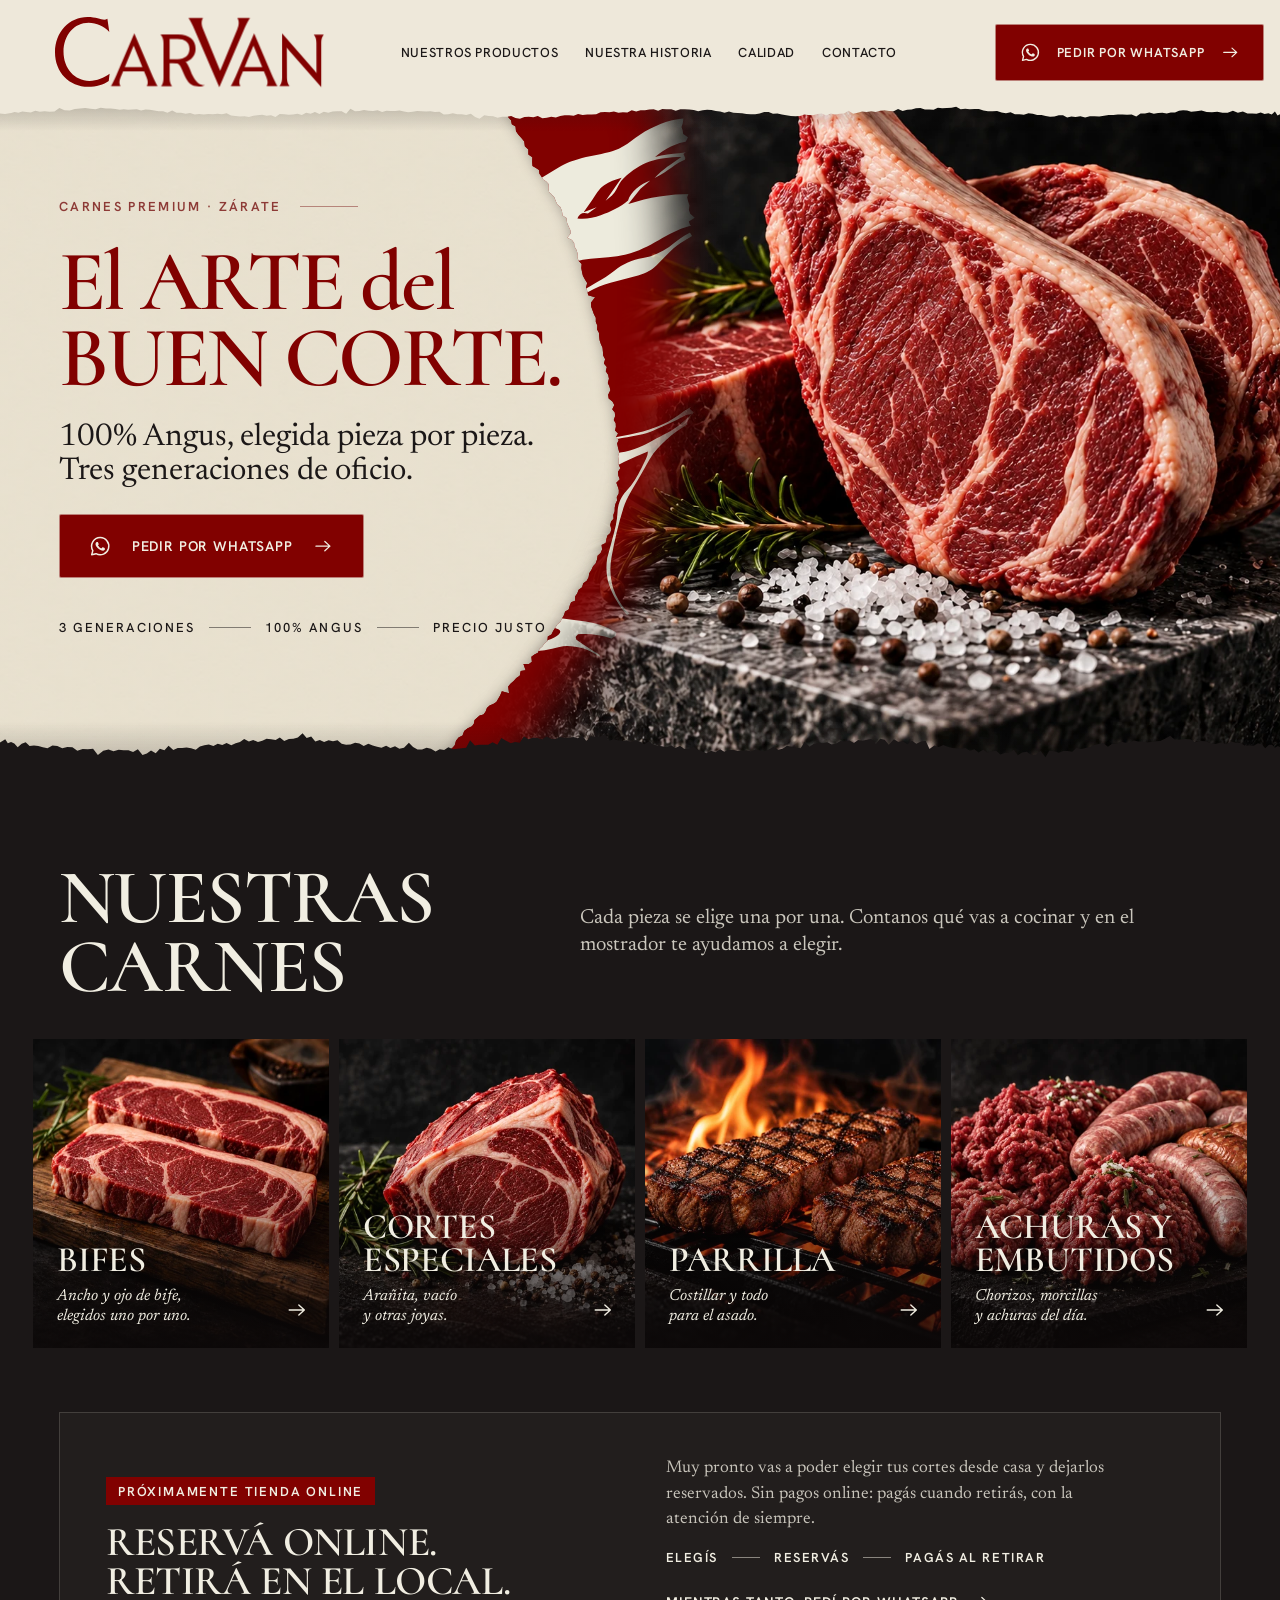
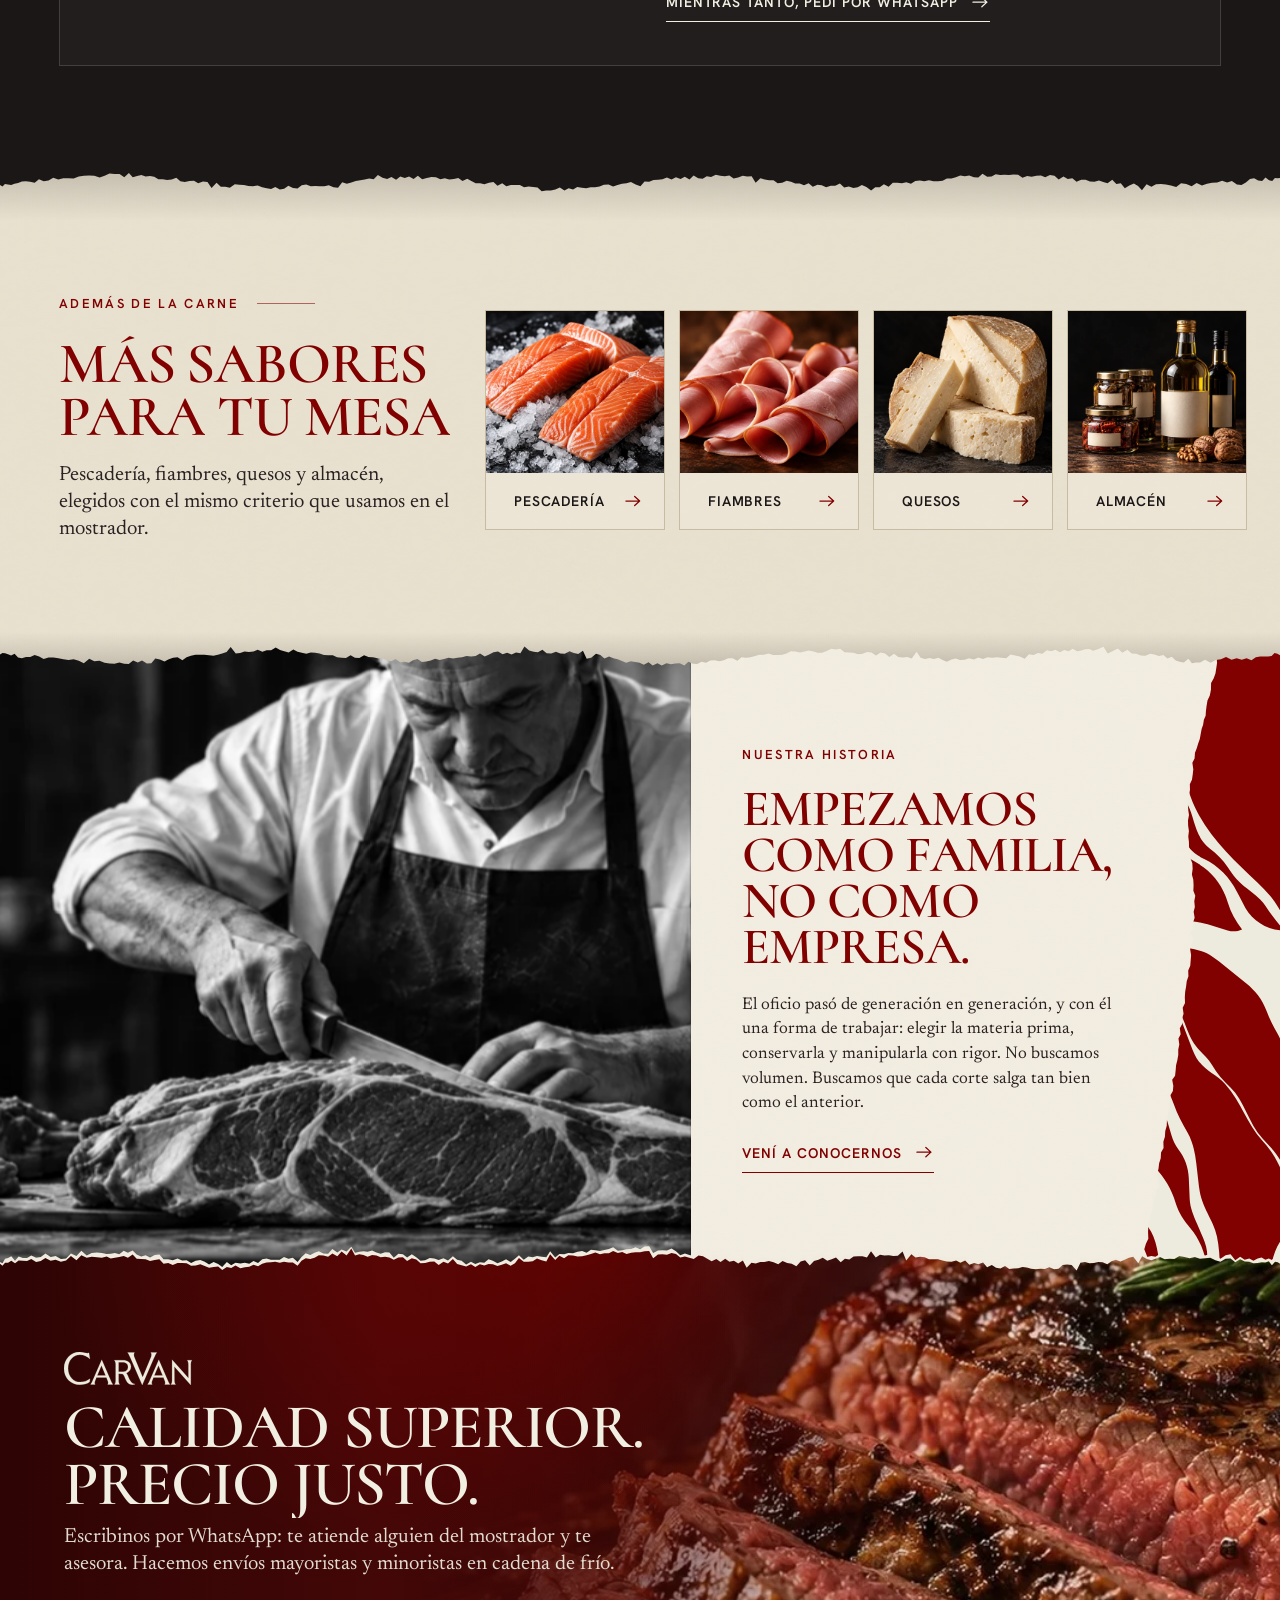
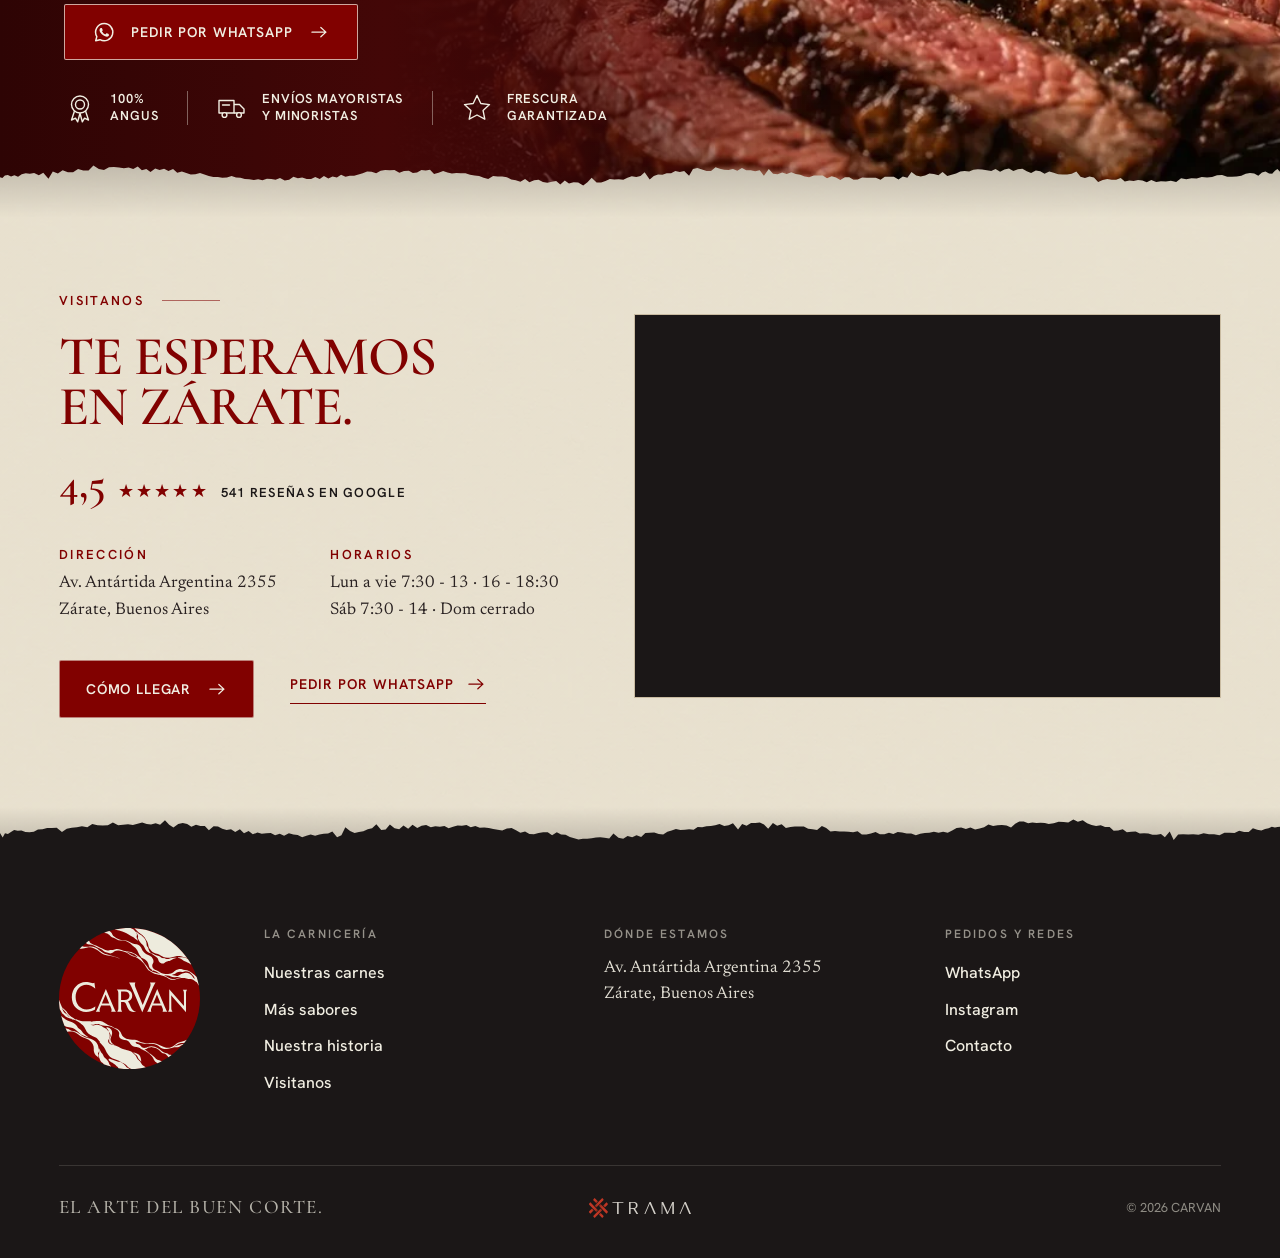
==== commit 6bf46078: "Footer: logo de TRAMA centrado en la línea final Co-Authored-By: Claude Opus 5.5 <noreply@anthropic." ====
--- a/index.html
+++ b/index.html
@@ -341,9 +341,9 @@
   </div>
   <div class="footer-bottom">
     <p class="footer-claim">El arte del buen corte.</p>
+    <p class="footer-credit"><a href="https://tramaid.com.ar" target="_blank" rel="noopener" aria-label="Diseño y desarrollo: TRAMA (abre en otra pestaña)"><img src="assets/trama-logo.svg" alt="" width="876" height="168" loading="lazy"></a></p>
     <small>© <span data-year>2026</span> CARVAN</small>
   </div>
-  <p class="footer-credit"><a href="https://tramaid.com.ar" target="_blank" rel="noopener" aria-label="Diseño y desarrollo: TRAMA (abre en otra pestaña)"><img src="assets/trama-logo.svg" alt="" width="876" height="168" loading="lazy"></a></p>
 </footer>
 
 <a class="float-wa" href="https://wa.me/5493487686764?text=Hola%2C%20quiero%20hacer%20un%20pedido" target="_blank" rel="noopener" aria-label="Pedir por WhatsApp"><svg aria-hidden="true"><use href="#i-wa"/></svg></a>
--- a/css/style.css
+++ b/css/style.css
@@ -424,13 +424,14 @@
 .footer-links a:hover { background-size: 100% 1px; }
 .footer :focus-visible { outline-color: var(--paper); }
 .footer-bottom {
-  display: flex; align-items: baseline; justify-content: space-between; gap: 24px;
+  display: grid; grid-template-columns: 1fr auto 1fr; align-items: center; gap: 24px;
   margin-top: clamp(48px, 5vw, 80px); padding-top: 24px;
   border-top: 1px solid rgba(237, 235, 221, .14);
 }
+.footer-bottom small { justify-self: end; }
 .footer-claim { font: 500 clamp(18px, 1.5vw, 22px)/1 var(--display); letter-spacing: .08em; text-transform: uppercase; color: rgba(241, 238, 226, .72); }
-.footer-credit { display: flex; justify-content: center; margin-top: clamp(28px, 3vw, 44px); }
-.footer-credit a { display: block; padding: 10px; }
+.footer-credit { display: flex; justify-content: center; }
+.footer-credit a { display: block; padding: 8px; }
 .footer-credit img { width: clamp(96px, 8vw, 128px); height: auto; opacity: .85; transition: opacity .25s var(--ease); }
 .footer-credit a:hover img, .footer-credit a:focus-visible img { opacity: 1; }
 .footer small { font: 400 13px/1 var(--ui); color: rgba(237, 235, 221, .55); }
@@ -672,7 +673,9 @@
   }
   .footer-main { grid-template-columns: 1fr 1fr; gap: 36px 24px; }
   .footer-seal { grid-column: 1 / -1; width: 120px; }
-  .footer-bottom { flex-direction: column; gap: 14px; }
+  .footer-bottom { grid-template-columns: 1fr; justify-items: start; gap: 14px; }
+  .footer-bottom small { justify-self: start; }
+  .footer-credit a { padding: 8px 0; }
 
   .float-wa { right: 16px; bottom: 16px; width: 64px; height: 64px; }
   .float-wa svg { width: 32px; height: 32px; }
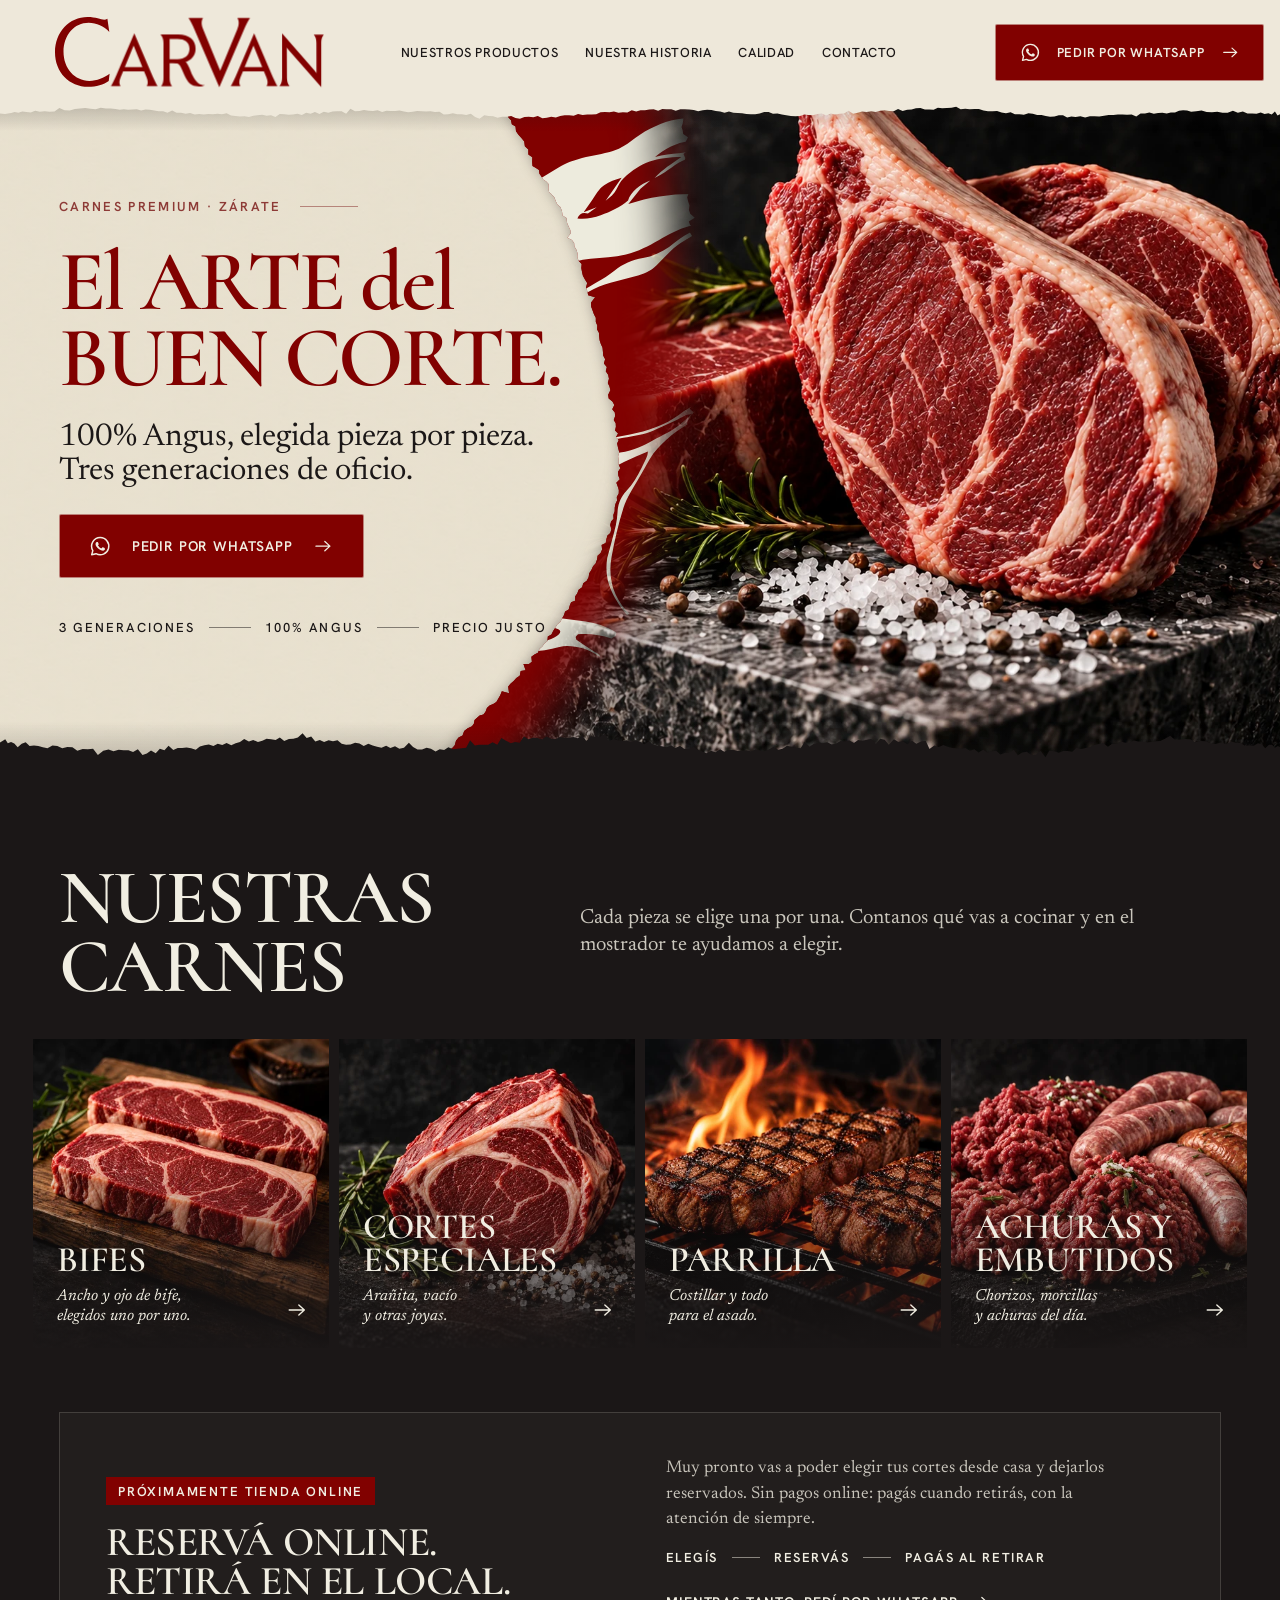
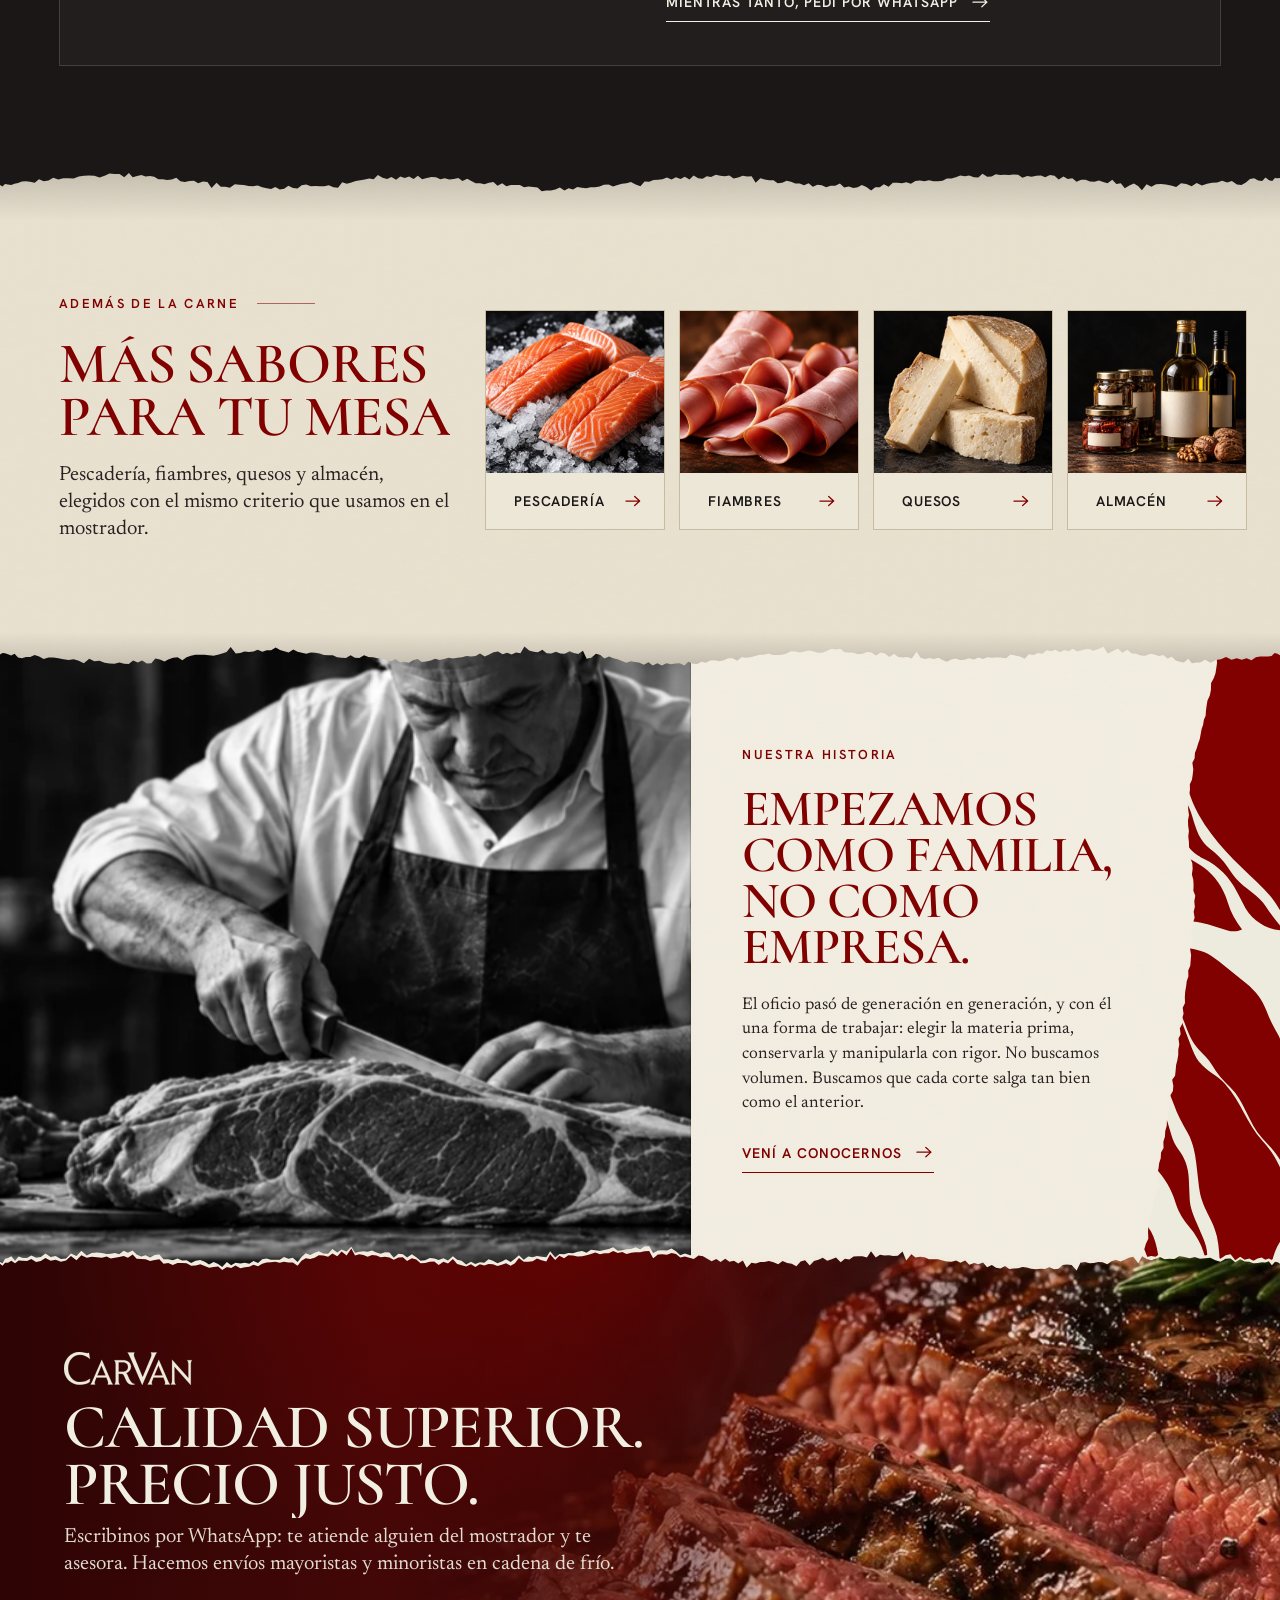
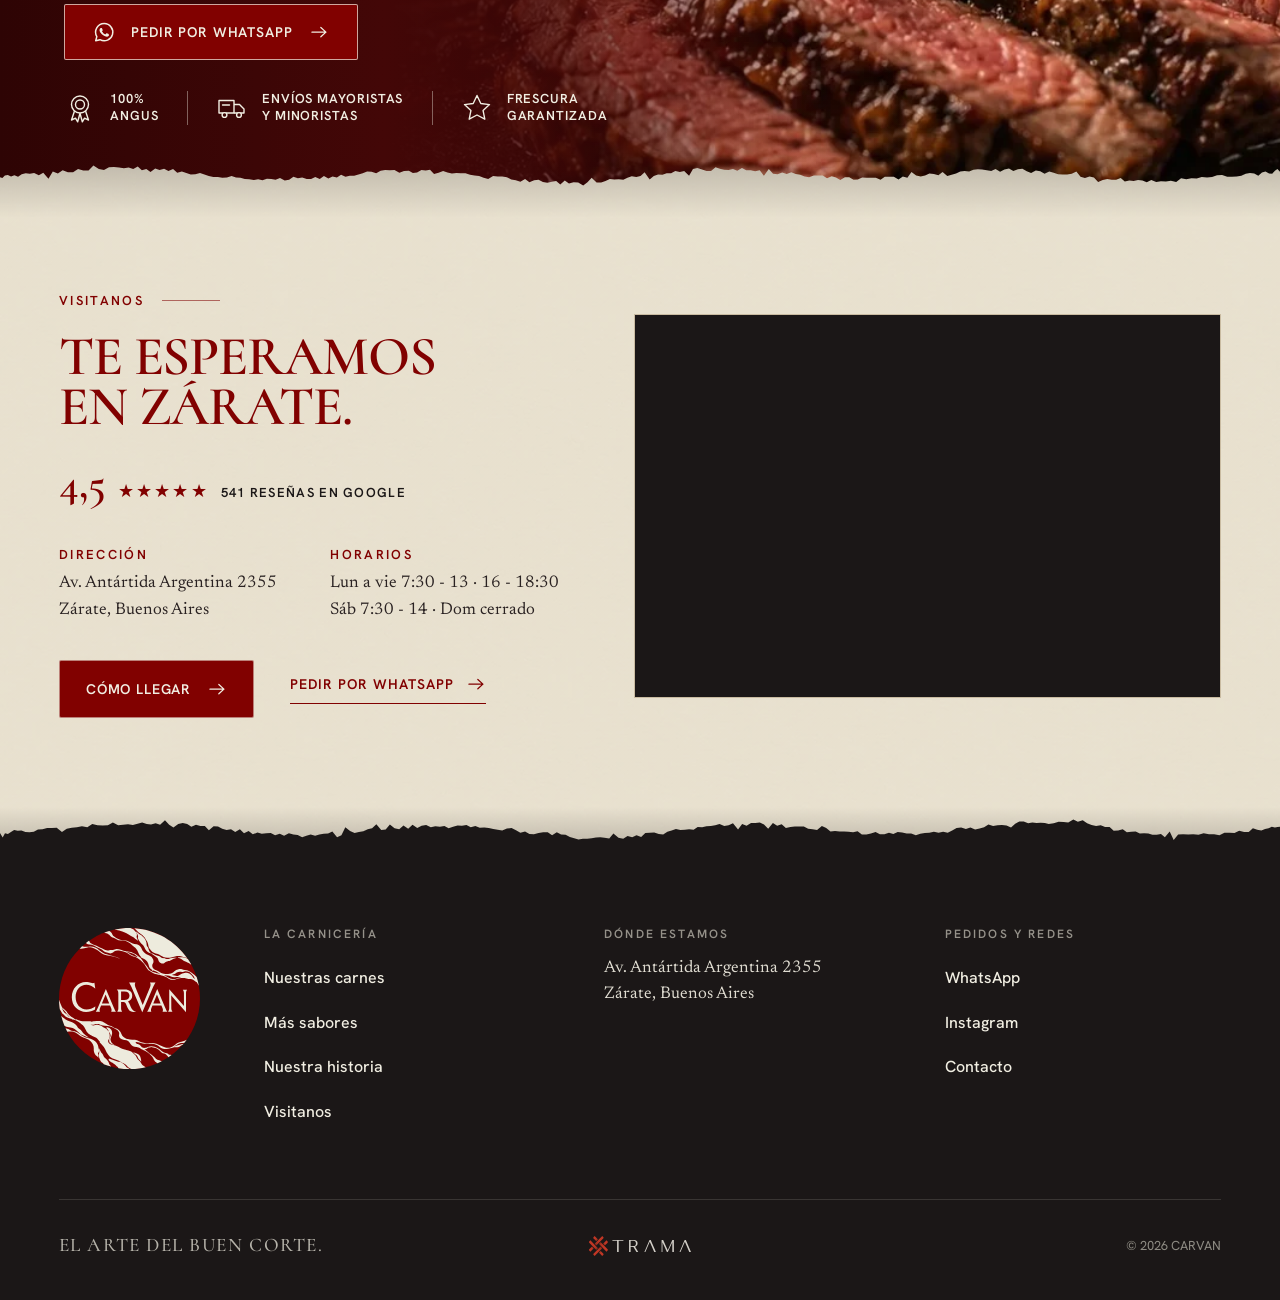
==== commit 8fc0697c: "Audit: áreas táctiles 44px, un solo marmolado, fuentes livianas, colores a variables - Links de text" ====
--- a/index.html
+++ b/index.html
@@ -28,7 +28,7 @@
   <link rel="manifest" href="site.webmanifest">
   <link rel="preconnect" href="https://fonts.googleapis.com">
   <link rel="preconnect" href="https://fonts.gstatic.com" crossorigin>
-  <link href="https://fonts.googleapis.com/css2?family=Cormorant:wght@500;600&family=Hanken+Grotesk:wght@400;500;600&family=Newsreader:ital,opsz,wght@0,6..72,400;0,6..72,500;1,6..72,400&display=swap" rel="stylesheet">
+  <link href="https://fonts.googleapis.com/css2?family=Cormorant:wght@500;600&family=Hanken+Grotesk:wght@400;500;600&family=Newsreader:ital,wght@0,400;1,400&display=swap" rel="stylesheet">
   <link rel="preload" as="image" href="assets/hero-desktop.webp" media="(min-width: 961px)">
   <link rel="stylesheet" href="css/style.css">
   <script type="application/ld+json">
--- a/css/style.css
+++ b/css/style.css
@@ -1,5 +1,5 @@
 /* CARVAN - hoja única.
-   Sistema: papel marfil + cereza de marca + carbón. El marmolado oficial (assets/marmolado1.svg)
+   Sistema: papel marfil + cereza de marca + carbón. El marmolado oficial (assets/marmolado-espejo.svg: marmolado1.svg + su espejo, un solo archivo)
    aparece sólo en los bordes rasgados entre papel y fotografía: hero y oficio. */
 
 :root {
@@ -12,6 +12,19 @@
   --coal: #1B1717;
   --ink: #2A2222;
   --line: #C9BBA1;
+  --sheet: #EEE8DA;                     /* papel claro: hoja del header */
+  --sheet-craft: #F0EBDE;               /* papel claro de oficio y su fleco */
+  --eyebrow: #8D3A36;                   /* cereza apagada de la etiqueta del hero */
+  --wine-deep: #2E0404;                 /* degradé del cierre */
+  --wine-mid: #430707;
+  /* canales RGB para transparencias: rgb(var(--x-rgb) / alfa) */
+  --shade-rgb: 27 23 23;                /* sombras: carbón */
+  --ivory-rgb: 237 235 221;
+  --paper-rgb: 241 238 226;
+  --page-rgb: 228 220 200;
+  --sheet-craft-rgb: 242 237 225;
+  --wine-rgb: 67 7 7;
+  --cherry-rgb: 129 1 0;
 
   --display: 'Cormorant', 'Times New Roman', serif;
   --text: 'Newsreader', Georgia, serif;
@@ -32,7 +45,7 @@
   color: var(--coal);
   font-family: var(--ui);
   background:
-    linear-gradient(rgba(228, 220, 200, .7), rgba(228, 220, 200, .7)),
+    linear-gradient(rgb(var(--page-rgb) / .7), rgb(var(--page-rgb) / .7)),
     url('../assets/papel-desktop.webp') center / 960px repeat,
     var(--page);
   font-variant-numeric: lining-nums;
@@ -79,7 +92,7 @@
   white-space: nowrap;
   color: var(--paper);
   background: var(--cherry);
-  border: 1px solid rgba(237, 235, 221, .55);
+  border: 1px solid rgb(var(--ivory-rgb) / .55);
   border-radius: 2px;
   transition: background-color .25s var(--ease), transform .25s var(--ease);
 }
@@ -101,19 +114,27 @@
 .textlink .ico-arrow { transition: transform .25s var(--ease); }
 .textlink:hover .ico-arrow { transform: translateX(4px); }
 
+/* ---------- áreas táctiles ----------
+   Los links de texto se ven chicos pero se tocan en 44px: un pseudo-elemento agranda la zona sin mover el diseño. */
+.textlink, .footer-link, .logo, a[href^="tel:"] { position: relative; }
+.textlink::after, .footer-link::after, .logo::after, a[href^="tel:"]::after {
+  content: ''; position: absolute; left: -4px; right: -4px; top: 50%; height: 44px; transform: translateY(-50%);
+}
+.sr-only { position: absolute; width: 1px; height: 1px; margin: -1px; padding: 0; overflow: hidden; clip: rect(0 0 0 0); white-space: nowrap; border: 0; }
+
 /* ---------- header ---------- */
 .site-header {
   position: sticky; top: 0; z-index: 40;
   height: var(--hh);
   display: flex; align-items: center; gap: 2vw;
   padding: 0 1.25vw 0 var(--pad);
-  --header-bg: #EEE8DA;
+  --header-bg: var(--sheet);
   background: var(--header-bg);
 }
 /* sombra suave debajo del borde rasgado (queda tapada por el fleco y asoma entre los dientes) */
 .site-header::before {
   content: ''; position: absolute; left: 0; right: 0; top: 100%; height: 26px;
-  background: linear-gradient(rgba(27, 23, 23, .2), rgba(27, 23, 23, 0)); pointer-events: none;
+  background: linear-gradient(rgb(var(--shade-rgb) / .2), rgb(var(--shade-rgb) / 0)); pointer-events: none;
 }
 /* borde inferior rasgado: el header es una hoja apoyada sobre el papel de la página */
 .site-header::after {
@@ -147,7 +168,7 @@
 /* sombra suave sobre el papel, siguiendo el borde rasgado de arriba y el de la izquierda (queda debajo de foto y marmolado) */
 .hero::before {
   content: ''; position: absolute; left: 0; right: 0; top: calc(var(--hh) - 30px); bottom: 0;
-  background: rgba(27, 23, 23, .34); pointer-events: none;
+  background: rgb(var(--shade-rgb) / .34); pointer-events: none;
   -webkit-mask: url('../assets/bordes/hero-sombra.svg') 0 0 / 100% 100% no-repeat;
           mask: url('../assets/bordes/hero-sombra.svg') 0 0 / 100% 100% no-repeat;
 }
@@ -169,7 +190,7 @@
           mask: url('../assets/bordes/hero-photo-body.svg') 0 var(--hh) / 100% calc(100% - var(--hh)) no-repeat;
 }
 .hero-photo img { position: absolute; top: -8%; right: 0; width: 62%; height: 116%; transform: translate3d(0, calc((var(--pv, .5) - .5) * -12%), 0); object-fit: cover; object-position: 50% 42%; }
-.hero-photo::after { content: ''; position: absolute; inset: 0 0 0 38%; background: linear-gradient(90deg, rgba(20, 12, 12, .55), transparent 30%); }
+.hero-photo::after { content: ''; position: absolute; inset: 0 0 0 38%; background: linear-gradient(90deg, rgb(var(--shade-rgb) / .55), transparent 30%); }
 
 .hero-copy {
   position: relative; z-index: 2;
@@ -177,7 +198,7 @@
   display: flex; flex-direction: column; align-items: flex-start; justify-content: center;
   padding: var(--hh) 0 var(--tear) var(--pad);
 }
-.hero-copy .eyebrow { color: #8D3A36; }
+.hero-copy .eyebrow { color: var(--eyebrow); }
 .hero h1 {
   margin: min(2.5vw, 38px) 0 min(1.9vw, 28px);
   font: 600 clamp(52px, 6.7vw, 124px)/.88 var(--display);
@@ -221,7 +242,7 @@
                 url('../assets/bordes/carnes-abajo.svg') 0 100% / 100% var(--tear) no-repeat;
 }
 .meats .title { color: var(--paper); }
-.meats .lead { color: rgba(241, 238, 226, .82); }
+.meats .lead { color: rgb(var(--paper-rgb) / .82); }
 .meats :focus-visible { outline-color: var(--paper); }
 
 /* Próximamente: tienda online (reserva y retiro). Sin link hasta que esté vigente. */
@@ -229,8 +250,8 @@
   display: grid; grid-template-columns: minmax(0, 1fr) minmax(0, 1fr); gap: clamp(24px, 4vw, 72px); align-items: center;
   margin: clamp(48px, 5vw, 80px) 2vw 0;
   padding: clamp(28px, 3.4vw, 52px) clamp(24px, 3.6vw, 60px);
-  border: 1px solid rgba(237, 235, 221, .16);
-  background: rgba(237, 235, 221, .03);
+  border: 1px solid rgb(var(--ivory-rgb) / .16);
+  background: rgb(var(--ivory-rgb) / .03);
 }
 .soon-tag {
   display: inline-block; margin-bottom: 18px; padding: 8px 12px 7px;
@@ -238,7 +259,7 @@
   color: var(--paper); background: var(--cherry);
 }
 .soon-title { font: 600 clamp(32px, 3.2vw, 48px)/.95 var(--display); letter-spacing: -.01em; text-transform: uppercase; color: var(--paper); }
-.soon-body p { max-width: 44ch; margin-bottom: 18px; font: 400 clamp(17px, 1.2vw, 19px)/1.5 var(--text); color: rgba(241, 238, 226, .8); }
+.soon-body p { max-width: 44ch; margin-bottom: 18px; font: 400 clamp(17px, 1.2vw, 19px)/1.5 var(--text); color: rgb(var(--paper-rgb) / .8); }
 .soon-body .soon-steps {
   display: flex; flex-wrap: wrap; align-items: center; gap: 10px 14px; max-width: none; margin: 0;
   font: 600 13px/1 var(--ui); letter-spacing: .12em; text-transform: uppercase; color: var(--paper);
@@ -259,7 +280,7 @@
   color: var(--paper);
 }
 .meat-card img { width: 100%; height: 100%; object-fit: cover; transition: transform .9s var(--ease); }
-.meat-card::after { content: ''; position: absolute; inset: 38% 0 0; background: linear-gradient(rgba(12, 8, 8, 0), rgba(12, 8, 8, .9)); }
+.meat-card::after { content: ''; position: absolute; inset: 38% 0 0; background: linear-gradient(rgb(var(--shade-rgb) / 0), rgb(var(--shade-rgb) / .9)); }
 .meat-card:hover img { transform: scale(1.05); }
 .meat-card__body { position: absolute; z-index: 1; left: 8%; right: 18%; bottom: 7%; display: flex; flex-direction: column; gap: 10px; }
 .meat-card strong { font: 600 clamp(26px, 2.8vw, 42px)/.9 var(--display); text-transform: uppercase; letter-spacing: -.005em; }
@@ -273,7 +294,7 @@
 /* sombra suave donde oficio entra rasgado: separa papel de papel */
 .gourmet::after {
   content: ''; position: absolute; left: 0; right: 0; bottom: 0; height: calc(var(--tear) + 8px);
-  background: linear-gradient(rgba(27, 23, 23, 0), rgba(27, 23, 23, .16) 70%); pointer-events: none;
+  background: linear-gradient(rgb(var(--shade-rgb) / 0), rgb(var(--shade-rgb) / .16) 70%); pointer-events: none;
 }
 .gourmet {
   display: grid; grid-template-columns: minmax(0, 1fr) minmax(0, 1.94fr); gap: 2.6vw; align-items: center;
@@ -285,7 +306,7 @@
 .gourmet-grid { display: grid; grid-template-columns: repeat(4, 1fr); gap: 1.1vw; }
 .gourmet-card {
   display: flex; flex-direction: column; height: 100%;
-  background: rgba(240, 234, 220, .55);
+  background: rgb(var(--sheet-craft-rgb) / .55);
   border: 1px solid var(--line);
   transition: border-color .25s var(--ease), background-color .25s var(--ease);
 }
@@ -306,7 +327,7 @@
 /* ---------- oficio ---------- */
 .craft {
   background:
-    linear-gradient(rgba(242, 237, 225, .86), rgba(242, 237, 225, .86)),
+    linear-gradient(rgb(var(--sheet-craft-rgb) / .86), rgb(var(--sheet-craft-rgb) / .86)),
     url('../assets/papel-desktop.webp') center / 960px repeat,
     var(--page);
   position: relative; display: grid; grid-template-columns: 54% 46%;
@@ -320,7 +341,7 @@
 /* fleco de papel: asoma apenas por encima del borde rasgado del cierre, que se superpone desde abajo */
 .craft::after {
   content: ''; position: absolute; z-index: 2; left: 0; right: 0; bottom: 0; height: var(--tear);
-  background: #F0EBDE; pointer-events: none;
+  background: var(--sheet-craft); pointer-events: none;
   -webkit-mask: url('../assets/bordes/cierre-borde-fleco.svg') 0 0 / 100% 100% no-repeat;
           mask: url('../assets/bordes/cierre-borde-fleco.svg') 0 0 / 100% 100% no-repeat;
 }
@@ -334,7 +355,8 @@
 .craft-marble {
   position: absolute !important; z-index: 0 !important; top: 0; right: 0; bottom: 0;
   width: clamp(90px, 11vw, 170px);
-  background: var(--cherry) url('../assets/marmolado1.svg') 22% 50% / cover no-repeat;
+  background: var(--cherry) url('../assets/marmolado-espejo.svg') 22% 0 / auto 200% no-repeat;
+  /* sólo la mitad de arriba del espejado (el dibujo original): el eje del espejo queda fuera de la banda */
   -webkit-mask: url('../assets/bordes/oficio-marble.svg') 0 0 / 100% 100% no-repeat;
           mask: url('../assets/bordes/oficio-marble.svg') 0 0 / 100% 100% no-repeat;
 }
@@ -354,18 +376,18 @@
 .closing::before {
   content: ''; position: absolute; inset: 0; z-index: 1;
   background:
-    radial-gradient(60% 90% at 46% 0%, rgba(129, 1, 0, .55), transparent 70%),
-    linear-gradient(90deg, #2E0404 0%, #430707 30%, rgba(67, 7, 7, .82) 42%, rgba(52, 6, 6, .25) 60%, rgba(30, 4, 4, 0) 74%);
+    radial-gradient(60% 90% at 46% 0%, rgb(var(--cherry-rgb) / .55), transparent 70%),
+    linear-gradient(90deg, var(--wine-deep) 0%, var(--wine-mid) 30%, rgb(var(--wine-rgb) / .82) 42%, rgb(var(--wine-rgb) / .25) 60%, rgb(var(--wine-rgb) / 0) 74%);
 }
 .closing-copy { position: relative; z-index: 2; padding: calc(var(--tear) + clamp(56px, 5.6vw, 92px)) var(--pad) clamp(56px, 5.6vw, 92px) 5vw; }
 .closing-logo { width: clamp(110px, 10vw, 150px); height: auto; margin-bottom: 14px; }
 .closing .title { color: var(--paper); font-size: clamp(46px, 4.9vw, 72px); line-height: .9; }
-.closing .lead { max-width: 28em; margin: 12px 0 clamp(20px, 2vw, 28px); color: rgba(241, 238, 226, .92); font-size: clamp(18px, 1.6vw, 23px); }
-.btn-outline { border-color: rgba(241, 238, 226, .7); min-height: clamp(54px, 4.4vw, 64px); padding: 0 28px; font-size: 14px; }
+.closing .lead { max-width: 28em; margin: 12px 0 clamp(20px, 2vw, 28px); color: rgb(var(--paper-rgb) / .92); font-size: clamp(18px, 1.6vw, 23px); }
+.btn-outline { border-color: rgb(var(--paper-rgb) / .7); min-height: clamp(54px, 4.4vw, 64px); padding: 0 28px; font-size: 14px; }
 .benefits { display: flex; align-items: center; margin-top: clamp(24px, 2.4vw, 34px); }
 .benefits li { display: flex; align-items: center; gap: 14px; padding: 0 clamp(18px, 2.2vw, 32px); font: 600 13px/1.3 var(--ui); letter-spacing: .07em; text-transform: uppercase; }
 .benefits li:first-child { padding-left: 0; }
-.benefits li + li { border-left: 1px solid rgba(241, 238, 226, .4); }
+.benefits li + li { border-left: 1px solid rgb(var(--paper-rgb) / .4); }
 .benefits svg { width: 32px; height: 32px; color: var(--paper); }
 
 /* ---------- visitanos ---------- */
@@ -375,7 +397,7 @@
   margin-top: calc(-1 * var(--tear));
   padding: calc(var(--space-section) + var(--tear)) var(--pad) calc(var(--space-section) + var(--tear));
   background:
-    linear-gradient(rgba(228, 220, 200, .7), rgba(228, 220, 200, .7)),
+    linear-gradient(rgb(var(--page-rgb) / .7), rgb(var(--page-rgb) / .7)),
     url('../assets/papel-desktop.webp') center / 960px repeat,
     var(--page);
   -webkit-mask: url('../assets/bordes/visita-borde.svg') 0 0 / 100% var(--tear) no-repeat,
@@ -413,28 +435,28 @@
 .footer-seal { display: block; width: clamp(120px, 11vw, 168px); border-radius: 50%; }
 .footer-seal img { width: 100%; height: auto; transition: transform .8s var(--ease); }
 .footer-seal:hover img { transform: rotate(-8deg); }
-.footer-label { margin-bottom: 16px; font: 600 12px/1 var(--ui); letter-spacing: .18em; text-transform: uppercase; color: rgba(237, 235, 221, .58); }
-.footer-col p { font: 400 17px/1.55 var(--text); color: rgba(241, 238, 226, .92); }
+.footer-label { margin-bottom: 16px; font: 600 12px/1 var(--ui); letter-spacing: .18em; text-transform: uppercase; color: rgb(var(--ivory-rgb) / .58); }
+.footer-col p { font: 400 17px/1.55 var(--text); color: rgb(var(--paper-rgb) / .92); }
 .footer-col p + p { margin-top: 12px; }
 .footer-link { display: inline-flex; align-items: center; gap: 12px; margin-top: 20px; padding-bottom: 8px; border-bottom: 1px solid currentColor; font: 600 14px/1 var(--ui); letter-spacing: .07em; text-transform: uppercase; }
 .footer-link .ico-arrow { transition: transform .25s var(--ease); }
 .footer-link:hover .ico-arrow { transform: translateX(4px); }
-.footer-links { display: grid; gap: 2px; }
-.footer-links a { display: inline-block; padding: 7px 0; font: 500 16px/1.3 var(--ui); background: linear-gradient(currentColor, currentColor) 0 100% / 0 1px no-repeat; transition: background-size .3s var(--ease); }
+.footer-links { display: grid; gap: 0; }
+.footer-links a { display: inline-block; padding: 12px 0; font: 500 16px/1.3 var(--ui); background: linear-gradient(currentColor, currentColor) 0 100% / 0 1px no-repeat; transition: background-size .3s var(--ease); }
 .footer-links a:hover { background-size: 100% 1px; }
 .footer :focus-visible { outline-color: var(--paper); }
 .footer-bottom {
   display: grid; grid-template-columns: 1fr auto 1fr; align-items: center; gap: 24px;
   margin-top: clamp(48px, 5vw, 80px); padding-top: 24px;
-  border-top: 1px solid rgba(237, 235, 221, .14);
+  border-top: 1px solid rgb(var(--ivory-rgb) / .14);
 }
 .footer-bottom small { justify-self: end; }
-.footer-claim { font: 500 clamp(18px, 1.5vw, 22px)/1 var(--display); letter-spacing: .08em; text-transform: uppercase; color: rgba(241, 238, 226, .72); }
+.footer-claim { font: 500 clamp(18px, 1.5vw, 22px)/1 var(--display); letter-spacing: .08em; text-transform: uppercase; color: rgb(var(--paper-rgb) / .72); }
 .footer-credit { display: flex; justify-content: center; }
-.footer-credit a { display: block; padding: 8px; }
+.footer-credit a { display: block; padding: 12px 8px; }
 .footer-credit img { width: clamp(96px, 8vw, 128px); height: auto; opacity: .85; transition: opacity .25s var(--ease); }
 .footer-credit a:hover img, .footer-credit a:focus-visible img { opacity: 1; }
-.footer small { font: 400 13px/1 var(--ui); color: rgba(237, 235, 221, .55); }
+.footer small { font: 400 13px/1 var(--ui); color: rgb(var(--ivory-rgb) / .55); }
 
 /* ---------- whatsapp flotante ---------- */
 .float-wa {
@@ -442,8 +464,7 @@
   display: grid; place-items: center;
   width: 72px; height: 72px; border-radius: 50%;
   color: var(--paper); background: var(--cherry);
-  border: 1px solid rgba(241, 238, 226, .7);
-  box-shadow: 0 10px 24px -8px rgba(27, 23, 23, .55);
+  box-shadow: 0 4px 10px -2px rgb(var(--shade-rgb) / .35), 0 12px 24px -10px rgb(var(--shade-rgb) / .45);
   transition: opacity .3s var(--ease), transform .3s var(--ease), background-color .25s;
 }
 .float-wa svg { width: 36px; height: 36px; }
@@ -518,15 +539,15 @@
    que entra rasgada y asoma entre los dientes. Mismo recurso que el header y oficio. */
 .hero::after, .visit::after, .store::after {
   content: ''; position: absolute; left: 0; right: 0; bottom: 0; height: calc(var(--tear) + 8px);
-  background: linear-gradient(rgba(27, 23, 23, 0), rgba(27, 23, 23, .16) 70%); pointer-events: none;
+  background: linear-gradient(rgb(var(--shade-rgb) / 0), rgb(var(--shade-rgb) / .16) 70%); pointer-events: none;
 }
 .gourmet::before {
   content: ''; position: absolute; left: 0; right: 0; top: calc(-1 * var(--tear)); height: calc(var(--tear) + 22px);
-  background: linear-gradient(rgba(27, 23, 23, .2), rgba(27, 23, 23, 0)); pointer-events: none;
+  background: linear-gradient(rgb(var(--shade-rgb) / .2), rgb(var(--shade-rgb) / 0)); pointer-events: none;
 }
 .visit::before {
   content: ''; position: absolute; left: 0; right: 0; top: 0; height: calc(var(--tear) + 22px);
-  background: linear-gradient(rgba(27, 23, 23, .2), rgba(27, 23, 23, 0)); pointer-events: none;
+  background: linear-gradient(rgb(var(--shade-rgb) / .2), rgb(var(--shade-rgb) / 0)); pointer-events: none;
 }
 .store { position: relative; }
 
@@ -565,12 +586,12 @@
     padding: 8px var(--pad) 22px;
     background: var(--header-bg);
     border-bottom: 1px solid var(--line);
-    box-shadow: 0 18px 30px -24px rgba(27, 23, 23, .6);
+    box-shadow: 0 18px 30px -24px rgb(var(--shade-rgb) / .6);
     visibility: hidden; opacity: 0; transform: translateY(-8px);
     transition: opacity .25s var(--ease), transform .25s var(--ease), visibility 0s .25s;
   }
   .nav.is-open { visibility: visible; opacity: 1; transform: none; transition-delay: 0s; }
-  .nav a { padding: 16px 0; font-size: 15px; border-bottom: 1px solid rgba(213, 204, 187, .7); }
+  .nav a { padding: 16px 0; font-size: 15px; border-bottom: 1px solid rgb(var(--shade-rgb) / .12); }
   .nav a::after { display: none; }
   .btn-header { display: none; }
   .menu-toggle {
@@ -600,7 +621,7 @@
   .hero::before { display: none; }
   .hero-art::before {
     top: -8px; bottom: auto; height: 34px;
-    background: linear-gradient(rgba(27, 23, 23, 0), rgba(27, 23, 23, .16) 70%);
+    background: linear-gradient(rgb(var(--shade-rgb) / 0), rgb(var(--shade-rgb) / .16) 70%);
     -webkit-mask: none; mask: none;
   }
   .hero-marble {
@@ -658,7 +679,7 @@
             mask-image: url('../assets/bordes/cierre-borde-m-fleco.svg');
   }
   .closing-photo { position: relative; top: 0; transform: none; width: 100%; height: clamp(220px, 58vw, 380px); object-position: 78% 50%; }
-  .closing::before { background: linear-gradient(180deg, transparent 0, rgba(46, 4, 4, .2) clamp(120px, 30vw, 220px), #3B0606 clamp(220px, 58vw, 380px)); }
+  .closing::before { background: linear-gradient(180deg, transparent 0, rgb(var(--wine-rgb) / .2) clamp(120px, 30vw, 220px), var(--wine) clamp(220px, 58vw, 380px)); }
   .closing-copy { margin-top: -64px; padding: 0 var(--pad) 72px; }
   .closing .title { font-size: clamp(42px, 11.5vw, 64px); }
   .closing .lead br { display: none; }
@@ -675,7 +696,7 @@
   .footer-seal { grid-column: 1 / -1; width: 120px; }
   .footer-bottom { grid-template-columns: 1fr; justify-items: start; gap: 14px; }
   .footer-bottom small { justify-self: start; }
-  .footer-credit a { padding: 8px 0; }
+  .footer-credit a { padding: 12px 0; }
 
   .float-wa { right: 16px; bottom: 16px; width: 64px; height: 64px; }
   .float-wa svg { width: 32px; height: 32px; }
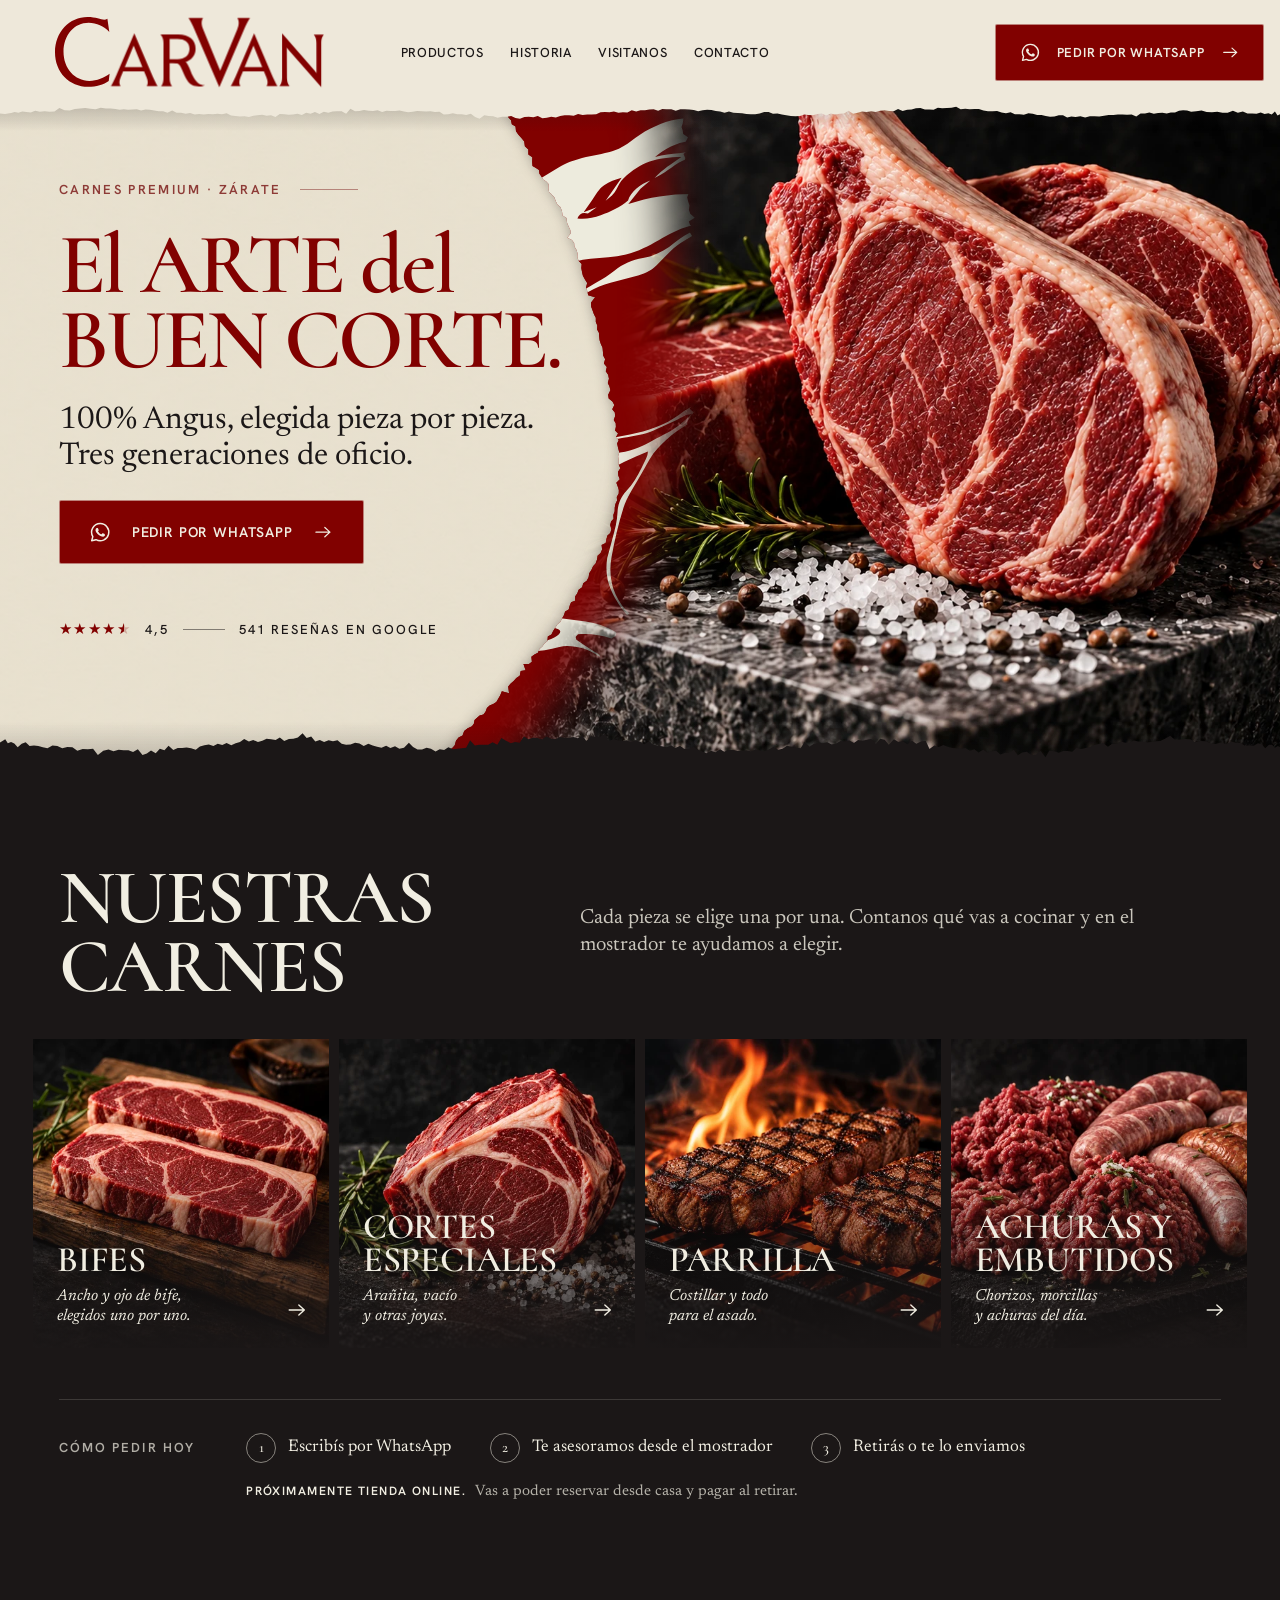
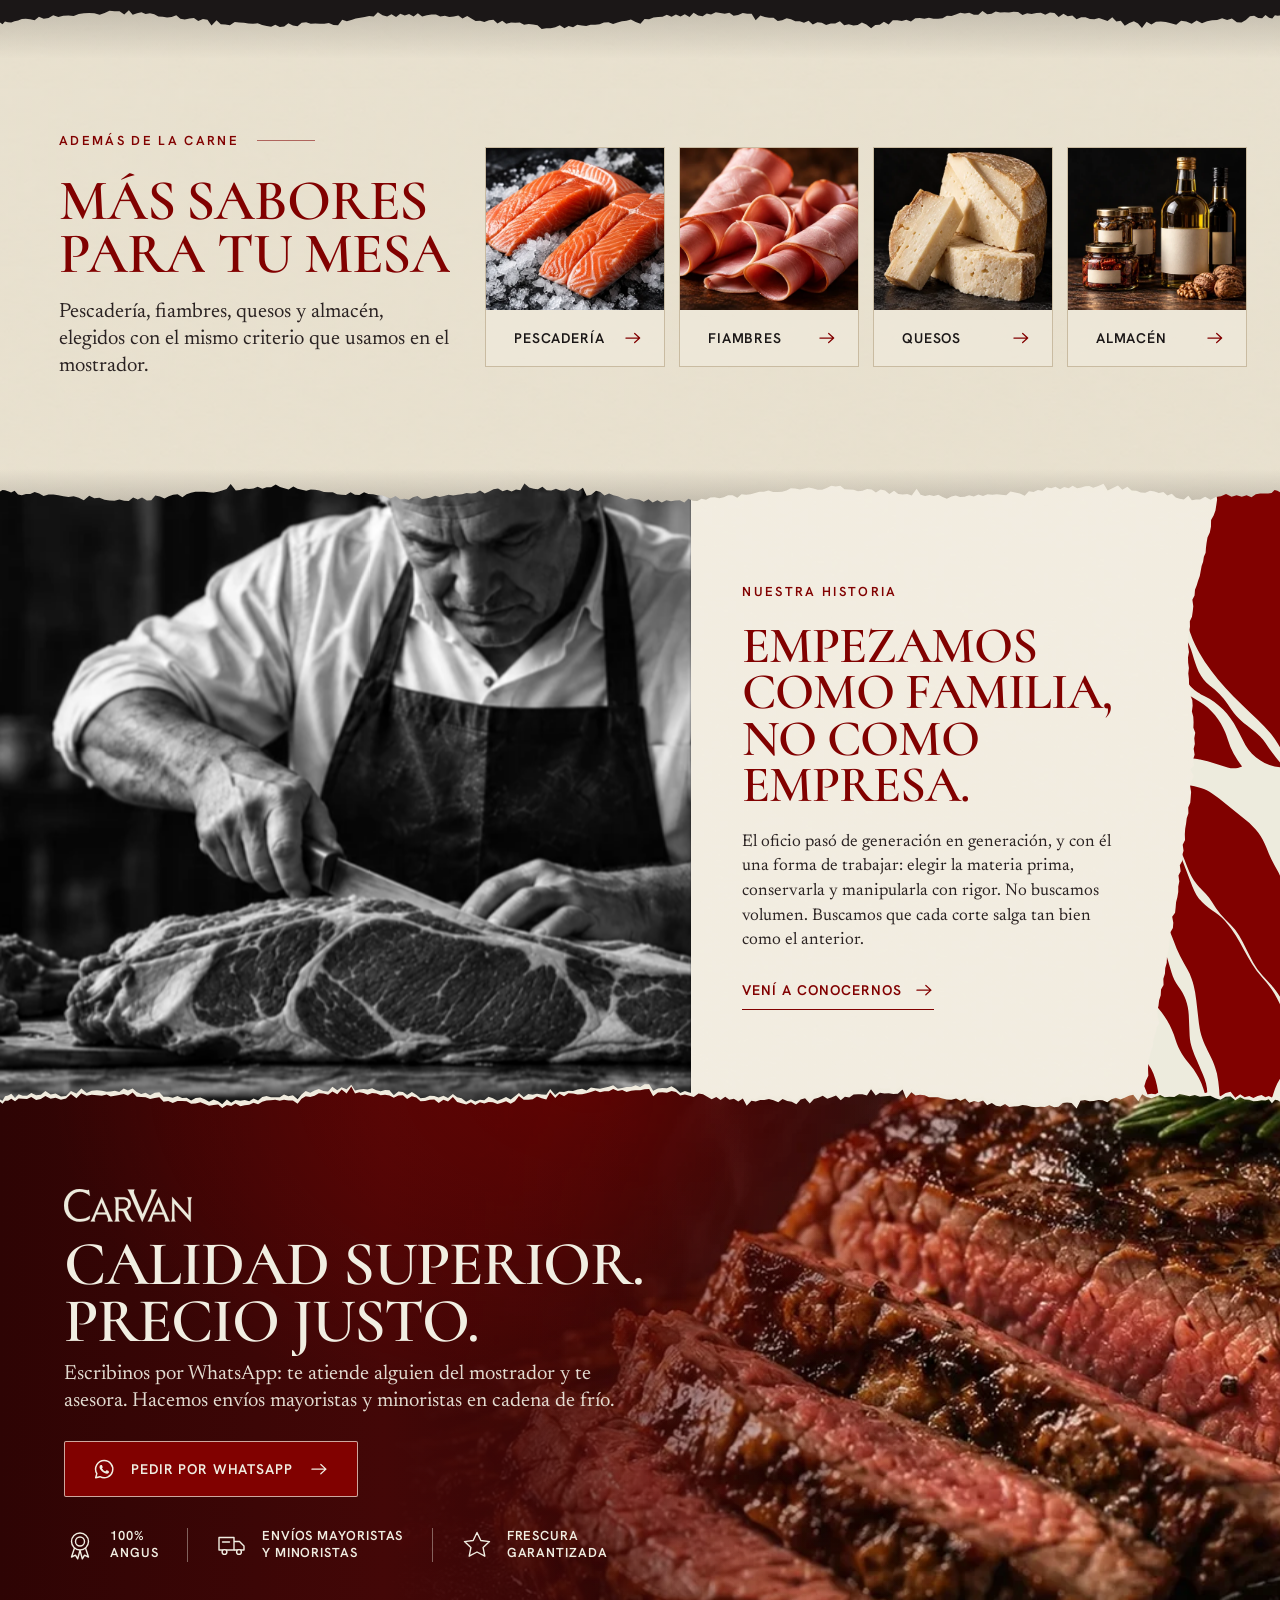
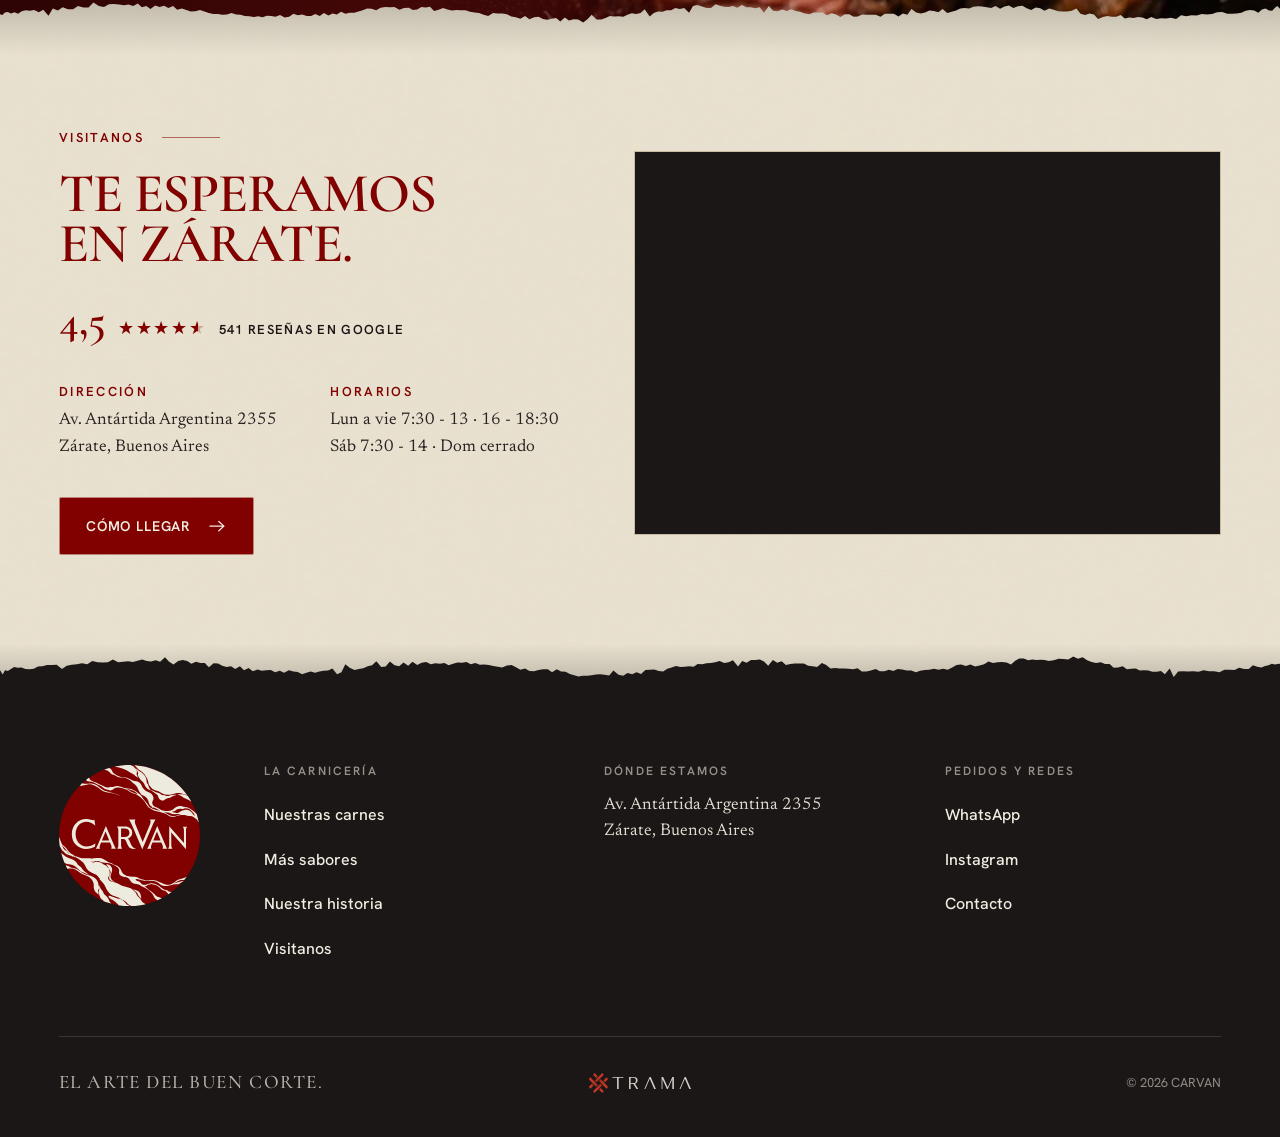
==== commit 8ad34118: "Critique 2: confianza arriba, cómo pedir hoy, menú y CTAs unificados - Hero: 4,5 estrellas (90% llen" ====
--- a/index.html
+++ b/index.html
@@ -142,12 +142,13 @@
 <header class="site-header site-header--overlay" data-header>
   <a class="logo" href="#inicio" aria-label="CARVAN, inicio"><svg class="logo-svg fx-mask" viewBox="0 0 738.95 193" role="img" aria-label="CARVAN" fill="#810100"><path class="ltr" style="--i:0" d="M89.45,0c30.08,0,42.33,12.25,54.57,5.06l5.32,35.94c-15.17-15.17-34.61-25.02-56.7-25.02-39.93,0-69.22,33.81-69.22,79.86s30.88,79.86,70.81,79.86c21.56,0,40.46-7.99,55.9-19.43l-2.4,19.43c-13.84,10.12-34.61,15.97-56.44,15.97C39.13,191.67,0,151.74,0,96.63S39.67,0,89.45,0Z"/><path class="ltr" style="--i:1" d="M180.09,189.97h-26.51c4.05-5.87,7.89-13.35,13.35-25.9l50.99-118.78,50.79,118.78c5.67,12.55,9.31,20.03,13.35,25.9h-29.95c3.84-6.07,4.05-13.15-.4-23.88l-6.88-16.79h-57.67l-6.88,16.79c-4.45,10.72-4.05,17.81-.2,23.88ZM240.18,137.76l-24.08-58.88-24.28,58.88h48.36Z"/><g class="ltr" style="--i:2"><path d="M340.19,127.04h-25.09v39.86c0,10.52,1.82,17,6.68,23.07h-30.15c5.06-6.07,6.68-12.55,6.68-23.07v-94.29c0-11.74-2.63-18.01-8.3-24.28h49.37c28.94,0,47.15,14.57,47.15,38.65,0,18.62-11.74,32.17-29.54,37.23M315.1,60.06v55.85h21.65c20.23,0,32.98-10.32,32.98-28.53s-12.34-27.32-32.98-27.32h-21.65Z"/><path d="M364.65,119.28c-2.31.93-4.61,1.38-6.89,2.17-.17.06-.27-.12-.22.27,4.81,4.67,8.24,10.54,11.25,16.85,3.22,6.76,5.94,15.73,9.44,22.35,7.05,13.33,17.27,28.33,32.51,26.12-.06.37-.44.86-2.01,1.54-8.96,3.92-22.88,2.81-31.81-1.64-15.68-7.82-22.33-31.85-30.27-47.67-3.9-7.76-6.83-11.79-15.16-12.18-2.86-.13-5.74-.56-8.6-.67M291.28,187l.15-1.52"/></g><path class="ltr" style="--i:3" d="M451.71,193l-67.09-156.27c-7.19-16.51-12.25-26.36-17.57-34.08h39.93c-4.79,7.99-5.32,17.3.53,31.41l46.59,113.67,46.85-113.67c5.86-14.11,5.32-23.43.27-31.41h34.87c-5.32,7.72-10.12,17.57-17.57,34.08l-66.82,156.27Z"/><path class="ltr" style="--i:4" d="M509.5,189.97h-26.51c4.05-5.87,7.89-13.35,13.35-25.9l50.99-118.78,50.79,118.78c5.67,12.55,9.31,20.03,13.35,25.9h-29.95c3.84-6.07,4.05-13.15-.4-23.88l-6.88-16.79h-57.67l-6.88,16.79c-4.45,10.72-4.05,17.81-.2,23.88ZM569.59,137.76l-24.08-58.88-24.28,58.88h48.36Z"/><path class="ltr" style="--i:5" d="M731.87,193l-88.83-101.37-5.87-7.28v7.69l.4,74.87c0,10.52,2.02,17,7.28,23.07h-27.92c5.26-6.07,7.28-12.55,7.28-23.07V45.29l88.83,101.37,5.67,7.28v-8.3l-.2-74.26c-.2-10.52-2.02-17-7.28-23.07h27.72c-5.06,6.07-7.08,12.55-7.08,23.07v121.61Z"/></svg></a>
   <nav id="navegacion" class="nav" aria-label="Navegación principal">
-    <a href="#carnes">Nuestros productos</a>
-    <a href="#historia">Nuestra historia</a>
-    <a href="#calidad">Calidad</a>
+    <a href="#carnes">Productos</a>
+    <a href="#historia">Historia</a>
+    <a href="#visitanos">Visitanos</a>
     <a href="contacto.html">Contacto</a>
+    <a class="nav-wa" href="https://wa.me/5493487686764?text=Hola%2C%20quiero%20hacer%20un%20pedido%20en%20CARVAN" target="_blank" rel="noopener"><svg class="ico ico-wa" aria-hidden="true"><use href="#i-wa"/></svg>Pedir por WhatsApp</a>
   </nav>
-  <a class="btn btn-header" href="https://wa.me/5493487686764?text=Hola%2C%20quisiera%20hacer%20un%20pedido%20en%20CARVAN" target="_blank" rel="noopener">
+  <a class="btn btn-header" href="https://wa.me/5493487686764?text=Hola%2C%20quiero%20hacer%20un%20pedido%20en%20CARVAN" target="_blank" rel="noopener">
     <svg class="ico ico-wa" aria-hidden="true"><use href="#i-wa"/></svg>
     <span>Pedir por WhatsApp</span>
     <svg class="ico ico-arrow" aria-hidden="true"><use href="#i-arrow"/></svg>
@@ -173,12 +174,12 @@
       <p class="eyebrow eyebrow--rule">Carnes Premium · Zárate</p>
       <h1 data-split>El ARTE del<br><span class="nowrap">BUEN CORTE.</span></h1>
       <p class="hero-lead">100% Angus, elegida pieza por pieza.<br>Tres generaciones de oficio.</p>
-      <a class="btn btn-primary" href="https://wa.me/5493487686764?text=Hola%2C%20quisiera%20hacer%20un%20pedido%20en%20CARVAN" target="_blank" rel="noopener">
+      <a class="btn btn-primary" href="https://wa.me/5493487686764?text=Hola%2C%20quiero%20hacer%20un%20pedido%20en%20CARVAN" target="_blank" rel="noopener">
         <svg class="ico ico-wa" aria-hidden="true"><use href="#i-wa"/></svg>
         <span>Pedir por WhatsApp</span>
         <svg class="ico ico-arrow" aria-hidden="true"><use href="#i-arrow"/></svg>
       </a>
-      <p class="hero-values"><span>3 generaciones</span><i></i><span>100% Angus</span><i></i><span>Precio justo</span></p>
+      <a class="hero-values hero-rating" href="https://www.google.com/maps/search/?api=1&amp;query=Frigor%C3%ADfico+CARVAN+Premium+Av.+Ant%C3%A1rtida+Argentina+2355+Z%C3%A1rate" target="_blank" rel="noopener"><span class="stars" role="img" aria-label="4,5 de 5 estrellas"><span aria-hidden="true">★★★★★</span></span><span>4,5</span><i></i><span>541 reseñas en Google</span></a>
     </div>
   </section>
 
@@ -212,17 +213,15 @@
       </a></li>
     </ul>
 
-    <!-- Tienda online (todavía no vigente): mientras tanto, el pedido va por WhatsApp. -->
-    <div class="soon reveal">
-      <div class="soon-head">
-        <p class="soon-tag">Próximamente tienda online</p>
-        <h3 class="soon-title">Reservá online.<br>Retirá en el local.</h3>
-      </div>
-      <div class="soon-body">
-        <p>Muy pronto vas a poder elegir tus cortes desde casa y dejarlos reservados. Sin pagos online: pagás cuando retirás, con la atención de siempre.</p>
-        <p class="soon-steps"><span>Elegís</span><i></i><span>Reservás</span><i></i><span>Pagás al retirar</span></p>
-        <a class="textlink soon-link" href="https://wa.me/5493487686764?text=Hola%2C%20quisiera%20hacer%20un%20pedido%20en%20CARVAN" target="_blank" rel="noopener">Mientras tanto, pedí por WhatsApp <svg class="ico ico-arrow" aria-hidden="true"><use href="#i-arrow"/></svg></a>
-      </div>
+    <!-- Cómo pedir hoy + tienda online como nota -->
+    <div class="howto reveal">
+      <p class="howto-title">Cómo pedir hoy</p>
+      <ol class="howto-steps">
+        <li><b>1</b>Escribís por WhatsApp</li>
+        <li><b>2</b>Te asesoramos desde el mostrador</li>
+        <li><b>3</b>Retirás o te lo enviamos</li>
+      </ol>
+      <p class="howto-note"><strong>Próximamente tienda online.</strong> Vas a poder reservar desde casa y pagar al retirar.</p>
     </div>
   </section>
 
@@ -295,7 +294,7 @@
         <h2 class="title" data-split>Te esperamos<br>en Zárate.</h2>
         <a class="visit-rating" href="https://www.google.com/maps/search/?api=1&amp;query=Frigor%C3%ADfico+CARVAN+Premium+Av.+Ant%C3%A1rtida+Argentina+2355+Z%C3%A1rate" target="_blank" rel="noopener">
           <span class="visit-score">4,5</span>
-          <span class="visit-stars" aria-hidden="true">★★★★★</span>
+          <span class="stars" role="img" aria-label="4,5 de 5 estrellas"><span aria-hidden="true">★★★★★</span></span>
           <span class="visit-count">541 reseñas en Google</span>
         </a>
         <dl class="visit-data">
@@ -304,7 +303,6 @@
         </dl>
         <div class="visit-actions">
           <a class="btn btn-primary" href="https://www.google.com/maps/search/?api=1&amp;query=Frigor%C3%ADfico+CARVAN+Premium+Av.+Ant%C3%A1rtida+Argentina+2355+Z%C3%A1rate" target="_blank" rel="noopener"><span>Cómo llegar</span><svg class="ico ico-arrow" aria-hidden="true"><use href="#i-arrow"/></svg></a>
-          <a class="textlink" href="https://wa.me/5493487686764?text=Hola%2C%20quiero%20hacer%20un%20pedido%20en%20CARVAN" target="_blank" rel="noopener">Pedir por WhatsApp <svg class="ico ico-arrow" aria-hidden="true"><use href="#i-arrow"/></svg></a>
         </div>
       </div>
       <div class="visit-map">
@@ -333,7 +331,7 @@
     <div class="footer-col">
       <h2 class="footer-label">Pedidos y redes</h2>
       <ul class="footer-links" role="list">
-        <li><a href="https://wa.me/5493487686764?text=Hola%2C%20quiero%20consultar%20en%20CARVAN" target="_blank" rel="noopener">WhatsApp</a></li>
+        <li><a href="https://wa.me/5493487686764?text=Hola%2C%20quiero%20hacer%20un%20pedido%20en%20CARVAN" target="_blank" rel="noopener">WhatsApp</a></li>
         <li><a href="https://www.instagram.com/carvan.carnes/" target="_blank" rel="noopener">Instagram</a></li>
         <li><a href="contacto.html">Contacto</a></li>
       </ul>
@@ -346,7 +344,7 @@
   </div>
 </footer>
 
-<a class="float-wa" href="https://wa.me/5493487686764?text=Hola%2C%20quiero%20hacer%20un%20pedido" target="_blank" rel="noopener" aria-label="Pedir por WhatsApp"><svg aria-hidden="true"><use href="#i-wa"/></svg></a>
+<a class="float-wa" href="https://wa.me/5493487686764?text=Hola%2C%20quiero%20hacer%20un%20pedido%20en%20CARVAN" target="_blank" rel="noopener" aria-label="Pedir por WhatsApp"><svg aria-hidden="true"><use href="#i-wa"/></svg></a>
 
 <script src="js/main.js" defer></script>
 </body>
--- a/css/style.css
+++ b/css/style.css
@@ -158,6 +158,7 @@
 .nav a:hover::after, .nav a[aria-current]::after { transform: scaleX(1); }
 .btn-header { margin-left: auto; width: 21vw; max-width: 310px; min-height: clamp(48px, 4.4vw, 64px); padding: 0 1.6vw; font-size: clamp(13px, .97vw, 14px); }
 .menu-toggle { display: none; }
+.nav .nav-wa { display: none; }
 
 /* La portada arranca con el header transparente sobre el papel del hero. Al scrollear se vuelve sólido. */
 .site-header--overlay { position: fixed; left: 0; right: 0; }
@@ -206,7 +207,7 @@
   color: var(--cherry);
 }
 .nowrap { white-space: nowrap; }
-.hero-lead { font: 400 clamp(22px, 2.45vw, 38px)/1.1 var(--text); color: var(--coal); }
+.hero-lead { font: 400 clamp(22px, 2.45vw, 38px)/1.16 var(--text); color: var(--coal); }
 .hero-copy .btn { margin-top: min(1.9vw, 28px); min-height: clamp(56px, 5vw, 74px); padding: 0 clamp(24px, 2.3vw, 34px); font-size: clamp(14px, 1.04vw, 15px); gap: 20px; }
 .hero-values {
   display: flex; align-items: center; gap: 14px;
@@ -216,6 +217,9 @@
   text-transform: uppercase;
 }
 .hero-values i { width: 42px; height: 1px; background: var(--coal); opacity: .5; }
+.hero-rating { min-height: 44px; transition: color .2s var(--ease); }
+.hero-rating .stars { color: var(--cherry); font-size: 15px; }
+.hero-rating:hover { color: var(--cherry); }
 
 /* entrada del hero */
 .js .hero-copy > * { animation: rise .9s var(--ease) both; }
@@ -245,27 +249,23 @@
 .meats .lead { color: rgb(var(--paper-rgb) / .82); }
 .meats :focus-visible { outline-color: var(--paper); }
 
-/* Próximamente: tienda online (reserva y retiro). Sin link hasta que esté vigente. */
-.soon {
-  display: grid; grid-template-columns: minmax(0, 1fr) minmax(0, 1fr); gap: clamp(24px, 4vw, 72px); align-items: center;
-  margin: clamp(48px, 5vw, 80px) 2vw 0;
-  padding: clamp(28px, 3.4vw, 52px) clamp(24px, 3.6vw, 60px);
-  border: 1px solid rgb(var(--ivory-rgb) / .16);
-  background: rgb(var(--ivory-rgb) / .03);
-}
-.soon-tag {
-  display: inline-block; margin-bottom: 18px; padding: 8px 12px 7px;
-  font: 600 13px/1 var(--ui); letter-spacing: .14em; text-transform: uppercase;
-  color: var(--paper); background: var(--cherry);
-}
-.soon-title { font: 600 clamp(32px, 3.2vw, 48px)/.95 var(--display); letter-spacing: -.01em; text-transform: uppercase; color: var(--paper); }
-.soon-body p { max-width: 44ch; margin-bottom: 18px; font: 400 clamp(17px, 1.2vw, 19px)/1.5 var(--text); color: rgb(var(--paper-rgb) / .8); }
-.soon-body .soon-steps {
-  display: flex; flex-wrap: wrap; align-items: center; gap: 10px 14px; max-width: none; margin: 0;
-  font: 600 13px/1 var(--ui); letter-spacing: .12em; text-transform: uppercase; color: var(--paper);
-}
-.soon-steps i { width: 28px; height: 1px; background: currentColor; opacity: .5; }
-.soon-link { margin-top: 28px; color: var(--paper); }
+/* Cómo pedir hoy (sobre el carbón de carnes) + la tienda online como nota */
+.howto {
+  display: grid; grid-template-columns: auto 1fr; gap: 18px clamp(24px, 4vw, 64px); align-items: center;
+  margin: clamp(40px, 4vw, 64px) 2vw 0; padding-top: clamp(28px, 2.6vw, 36px);
+  border-top: 1px solid rgb(var(--ivory-rgb) / .16);
+}
+.howto-title { font: 600 13px/1 var(--ui); letter-spacing: .16em; text-transform: uppercase; color: rgb(var(--paper-rgb) / .7); }
+.howto-steps { display: flex; flex-wrap: wrap; gap: 12px clamp(20px, 3vw, 44px); margin: 0; padding: 0; list-style: none; }
+.howto-steps li { display: flex; align-items: center; gap: 12px; font: 400 clamp(17px, 1.3vw, 20px)/1.3 var(--text); color: var(--paper); }
+.howto-steps b { display: grid; place-items: center; width: 30px; height: 30px; border: 1px solid rgb(var(--paper-rgb) / .5); border-radius: 50%; font: 500 15px/1 var(--display); color: var(--paper); flex-shrink: 0; }
+.howto-note { grid-column: 2; font: 400 15px/1.5 var(--text); color: rgb(var(--paper-rgb) / .72); }
+.howto-note strong { margin-right: 6px; font: 600 12px/1 var(--ui); letter-spacing: .12em; text-transform: uppercase; color: var(--paper); }
+
+/* estrellas reales: 4,5 de 5 = 90% llenas */
+.stars { position: relative; display: inline-block; letter-spacing: .1em; line-height: 1; }
+.stars > span { background: linear-gradient(90deg, var(--cherry) 90%, rgb(var(--cherry-rgb) / .25) 90%); -webkit-background-clip: text; background-clip: text; color: transparent; }
+
 .meats-head {
   display: grid; grid-template-columns: 1fr 1.25fr auto; align-items: center; gap: 3vw;
   padding: 0 2vw; margin-bottom: var(--space-head);
@@ -410,7 +410,7 @@
 .visit-rating { display: inline-flex; align-items: baseline; flex-wrap: wrap; gap: 6px 12px; padding-bottom: 6px; border-bottom: 1px solid transparent; transition: border-color .25s var(--ease); }
 .visit-rating:hover { border-bottom-color: var(--cherry); }
 .visit-score { font: 600 clamp(40px, 3.4vw, 52px)/1 var(--display); color: var(--cherry); }
-.visit-stars { font-size: 18px; letter-spacing: .12em; color: var(--cherry); }
+.visit-rating .stars { font-size: 18px; color: var(--cherry); }
 .visit-count { font: 600 13px/1 var(--ui); letter-spacing: .1em; text-transform: uppercase; }
 .visit-data { display: grid; grid-template-columns: 1fr 1fr; gap: 24px 32px; margin: clamp(28px, 2.8vw, 40px) 0; }
 .visit-data dt { margin-bottom: 10px; font: 600 13px/1 var(--ui); letter-spacing: .18em; text-transform: uppercase; color: var(--cherry); }
@@ -520,9 +520,23 @@
 }
 .store .eyebrow { margin-bottom: 24px; }
 .store-title { font: 600 clamp(40px, 5.1vw, 84px)/.9 var(--display); letter-spacing: -.03em; text-transform: uppercase; color: var(--cherry); }
-.store-lead { margin-top: 24px; max-width: 26em; font: 400 clamp(21px, 2vw, 30px)/1.25 var(--text); }
+.store-lead { margin-top: 24px; max-width: 26em; font: 400 clamp(21px, 2vw, 30px)/1.3 var(--text); }
+.store-rating { display: inline-flex; align-items: center; gap: 10px; min-height: 44px; margin-top: 12px; font: 500 14px/1 var(--ui); }
+.store-rating .stars { color: var(--cherry); font-size: 15px; }
+.store-rating:hover { color: var(--cherry); }
 .store-btn { margin-top: clamp(28px, 2.6vw, 40px); min-height: clamp(56px, 5vw, 70px); padding: 0 clamp(24px, 2.3vw, 34px); font-size: 15px; }
-.store-back { display: flex; width: max-content; margin-top: 36px; }
+.store-back { display: flex; width: max-content; margin-top: 32px; }
+.store-items { display: flex; flex-wrap: wrap; gap: 8px; margin-top: 22px; }
+.store-items li { padding: 9px 14px; border: 1px solid var(--line); background: rgb(var(--sheet-craft-rgb) / .6); font: 500 15px/1 var(--ui); }
+.store-items .store-items-more { border-style: dashed; background: none; font: italic 400 16px/1 var(--text); color: var(--ink); }
+.store-note { max-width: 32em; margin-top: 22px; padding-left: 14px; border-left: 2px solid var(--cherry); font: 400 16px/1.5 var(--text); color: var(--ink); }
+.store-note strong { font: 600 13px/1 var(--ui); letter-spacing: .1em; text-transform: uppercase; color: var(--cherry); margin-right: 6px; }
+.store-cats { margin-top: 28px; }
+.store-cats[hidden] { display: none; }
+.store-cats-label { margin-bottom: 12px; font: 600 13px/1 var(--ui); letter-spacing: .14em; text-transform: uppercase; color: var(--cherry); }
+.store-cats ul { display: flex; flex-wrap: wrap; gap: 8px; }
+.store-cats a { display: inline-flex; align-items: center; min-height: 44px; padding: 0 16px; border: 1px solid var(--line); font: 500 15px/1 var(--ui); transition: border-color .2s var(--ease), color .2s var(--ease); }
+.store-cats a:hover { border-color: var(--cherry); color: var(--cherry); }
 .store-photo {
   position: relative; aspect-ratio: 4 / 5; background: var(--coal);
   -webkit-mask: url(../assets/bordes/carnes-arriba.svg) 0 0 / 100% var(--tear) no-repeat,
@@ -593,6 +607,9 @@
   .nav.is-open { visibility: visible; opacity: 1; transform: none; transition-delay: 0s; }
   .nav a { padding: 16px 0; font-size: 15px; border-bottom: 1px solid rgb(var(--shade-rgb) / .12); }
   .nav a::after { display: none; }
+  .nav .nav-wa { display: flex; align-items: center; justify-content: center; gap: 12px; margin-top: 14px; min-height: 52px; border: 0; background: var(--cherry); color: var(--paper); font-weight: 600; }
+  .nav .nav-wa .ico { width: 22px; height: 22px; }
+  .nav .nav-wa:hover, .nav .nav-wa:focus-visible { color: var(--paper); background: var(--cherry-hover); }
   .btn-header { display: none; }
   .menu-toggle {
     display: grid; place-items: center;
@@ -646,12 +663,9 @@
   .meat-grid { grid-template-columns: repeat(2, 1fr); gap: 8px; }
   .meat-card { aspect-ratio: .78; }
   .meat-card__body { left: 10%; right: 10%; bottom: 9%; gap: 8px; }
-  .meat-card strong { font-size: clamp(25px, 7vw, 40px); }
+  .meat-card strong { font-size: clamp(22px, 6.2vw, 40px); }
   .meat-card__body span { font-size: clamp(14px, 3.7vw, 17px); }
-  .meat-card > .ico-arrow { display: none; }
-  .soon { grid-template-columns: 1fr; align-items: start; margin: 48px 0 0; padding: 26px 18px; }
-  .soon-title { font-size: clamp(25px, 7.3vw, 40px); }
-  .soon-link { gap: 8px; font-size: 13px; letter-spacing: .03em; }
+  .meat-card > .ico-arrow { top: 12px; right: 12px; bottom: auto; width: 20px; height: 20px; }
 
   .gourmet { display: block; padding: var(--space-section) 12px calc(var(--space-section) + var(--tear)); }
   .gourmet-intro { padding: 0 10px; margin-bottom: var(--space-head); }
@@ -698,7 +712,8 @@
   .footer-bottom small { justify-self: start; }
   .footer-credit a { padding: 12px 0; }
 
-  .float-wa { right: 16px; bottom: 16px; width: 64px; height: 64px; }
+  .float-wa { right: 16px; bottom: calc(16px + env(safe-area-inset-bottom)); width: 64px; height: 64px; }
+  .js .home .float-wa:not(.is-visible) { opacity: 1; transform: none; pointer-events: auto; }
   .float-wa svg { width: 32px; height: 32px; }
 
   .contact-content { grid-template-columns: 1fr; }
@@ -713,7 +728,11 @@
   .visit-map { min-height: 320px; }
   .store { grid-template-columns: 1fr; min-height: 0; padding-top: 56px; }
   .store-title { font-size: clamp(34px, 10.2vw, 64px); }
-  .store-btn { width: 100%; max-width: 380px; }
+  .store-btn { width: 100%; max-width: 380px; white-space: normal; text-align: center; line-height: 1.25; padding: 12px 20px; }
+  .howto { grid-template-columns: 1fr; margin: 40px 10px 0; }
+  .howto-steps { flex-direction: column; }
+  .howto-note { grid-column: auto; }
+  .contact-title { font-size: clamp(38px, 11.4vw, 64px); }
   .store-photo { aspect-ratio: 1; }
   .contact-map { min-height: 340px; }
   .contact-band { flex-direction: column; align-items: flex-start; }
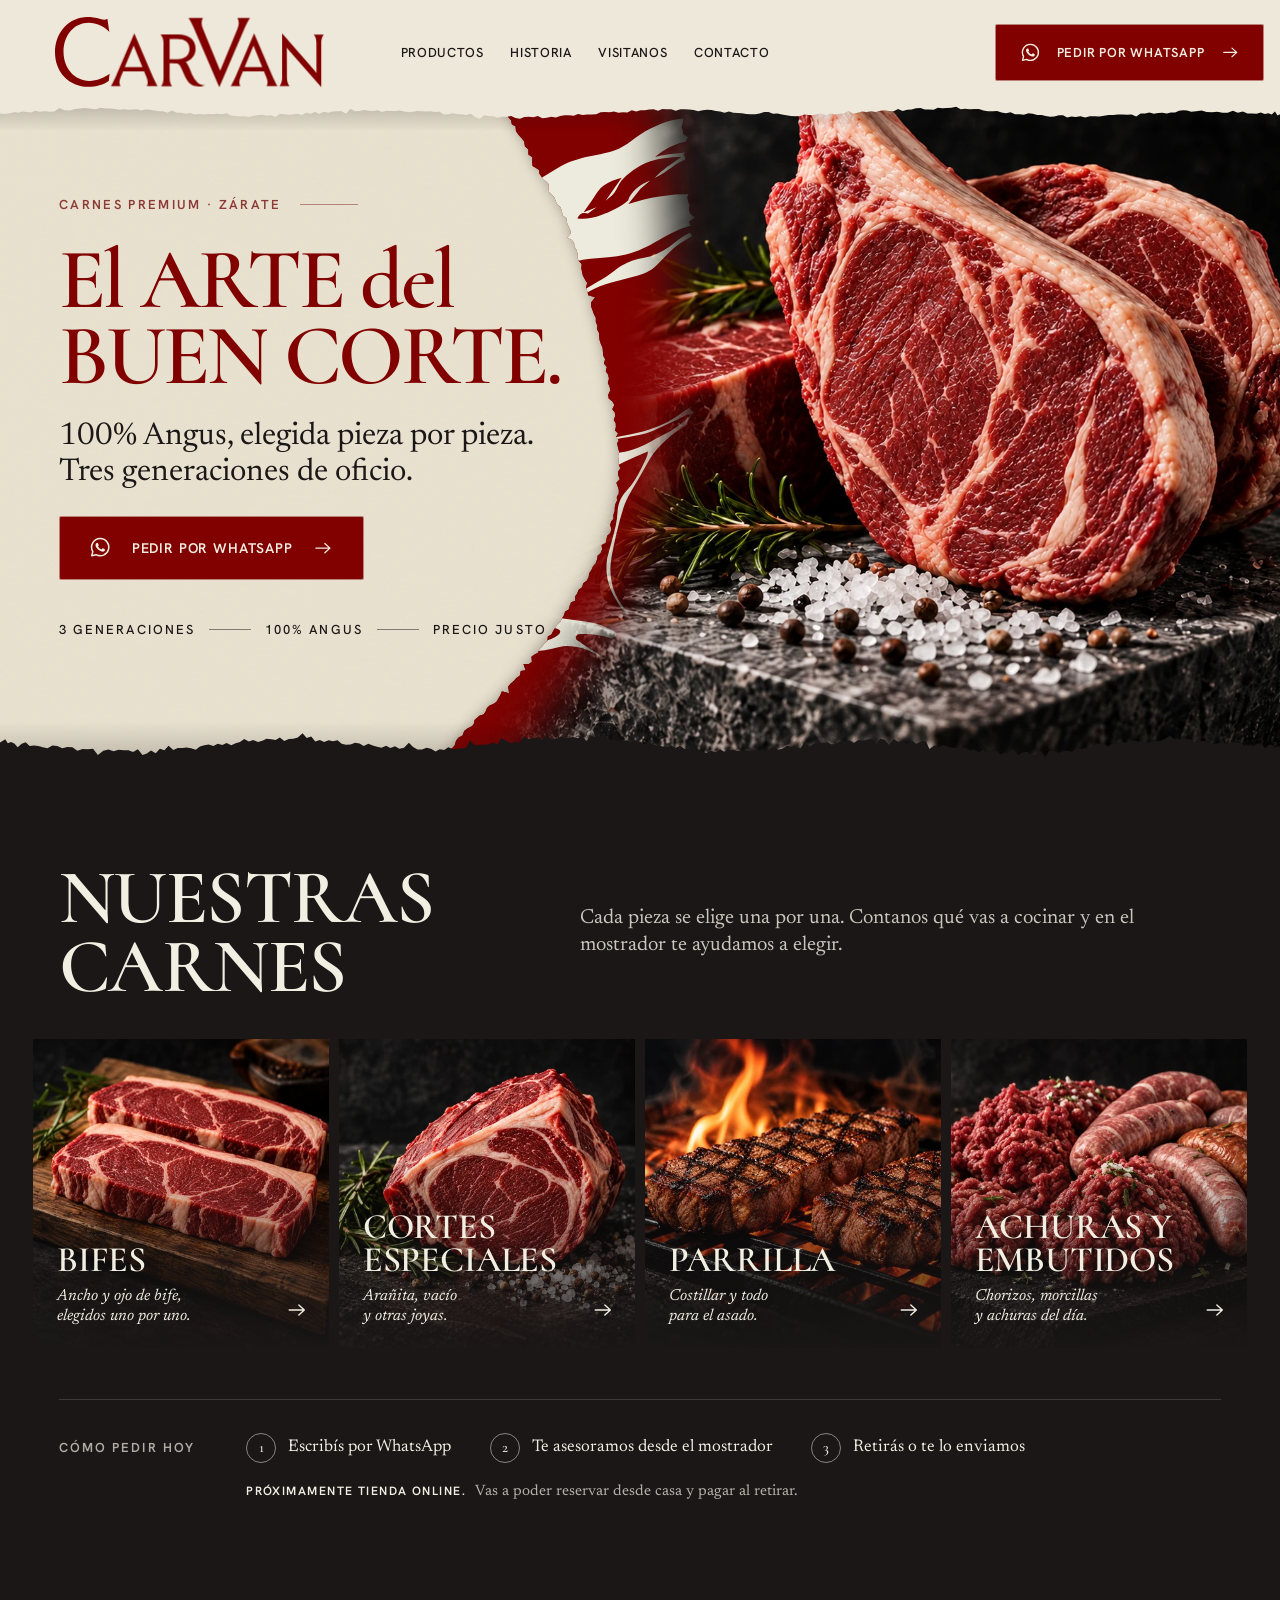
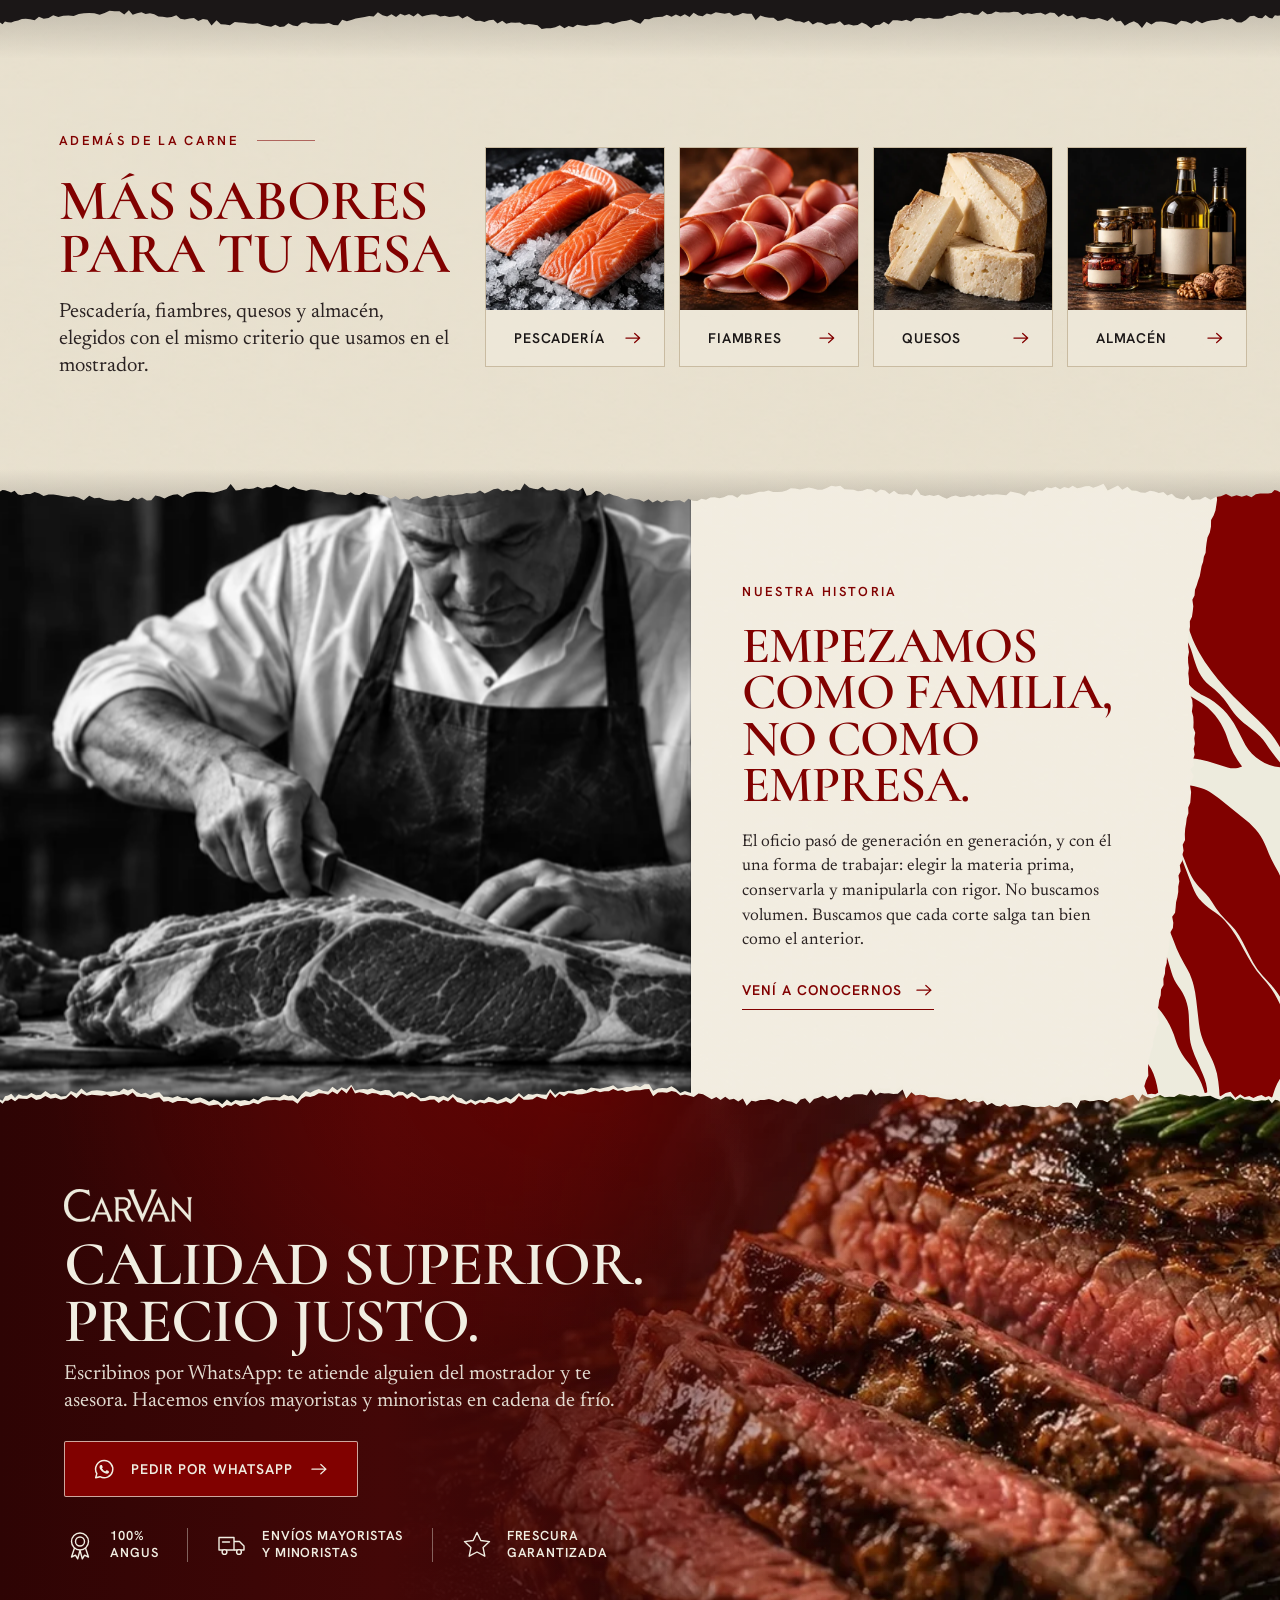
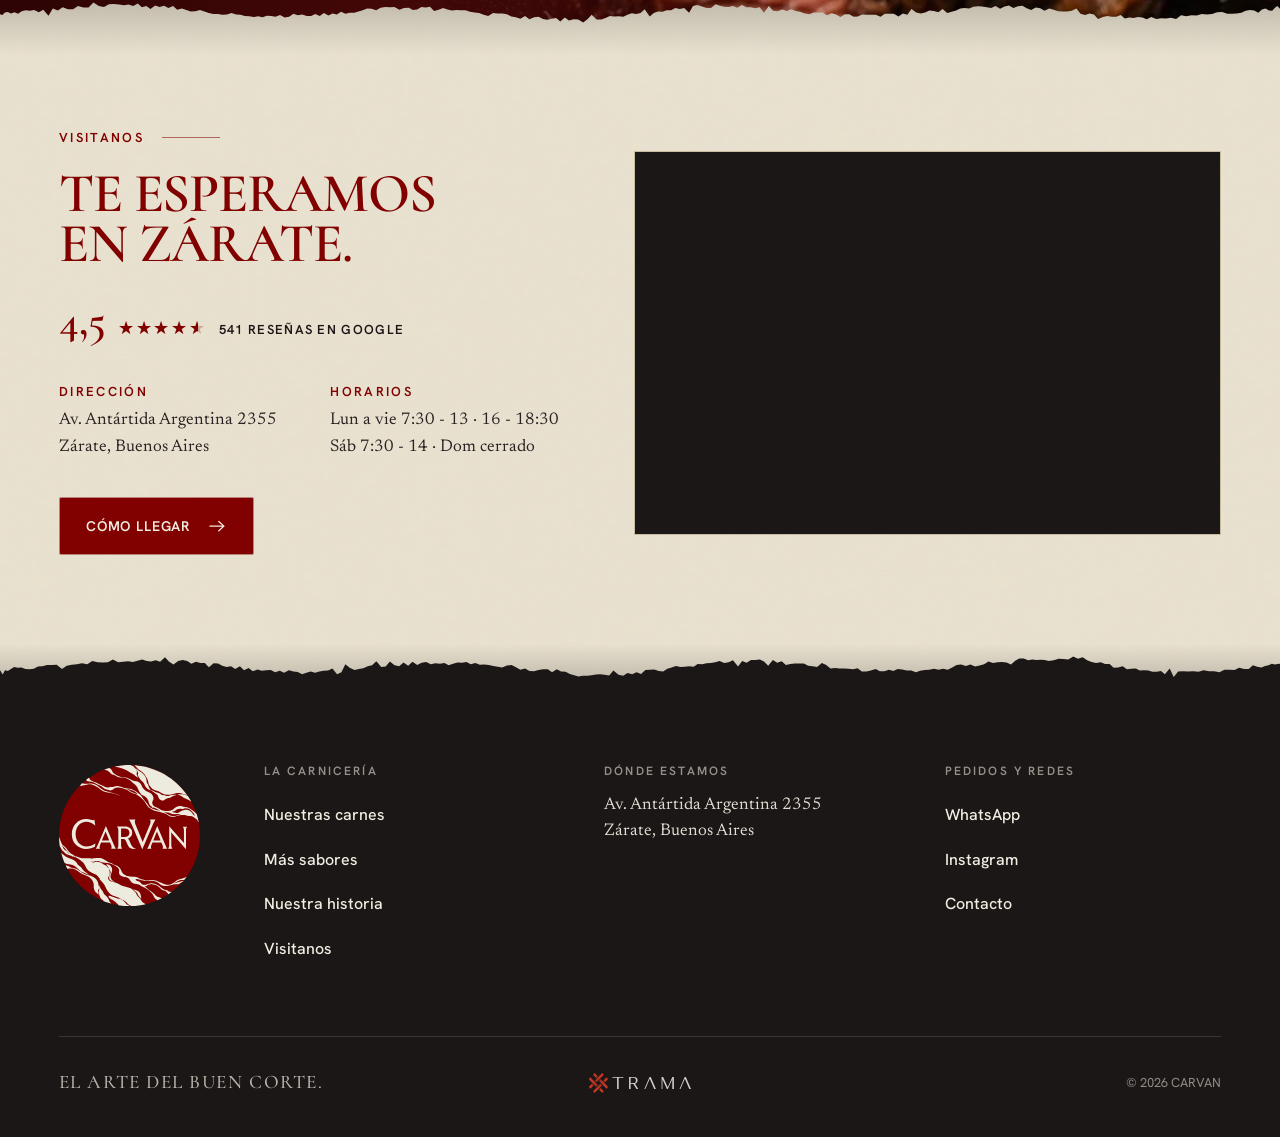
==== commit 2904eb36: "Puntaje de Google sólo en Visitanos Vuelve la línea '3 generaciones · 100% Angus · Precio justo' al " ====
--- a/index.html
+++ b/index.html
@@ -179,7 +179,7 @@
         <span>Pedir por WhatsApp</span>
         <svg class="ico ico-arrow" aria-hidden="true"><use href="#i-arrow"/></svg>
       </a>
-      <a class="hero-values hero-rating" href="https://www.google.com/maps/search/?api=1&amp;query=Frigor%C3%ADfico+CARVAN+Premium+Av.+Ant%C3%A1rtida+Argentina+2355+Z%C3%A1rate" target="_blank" rel="noopener"><span class="stars" role="img" aria-label="4,5 de 5 estrellas"><span aria-hidden="true">★★★★★</span></span><span>4,5</span><i></i><span>541 reseñas en Google</span></a>
+      <p class="hero-values"><span>3 generaciones</span><i></i><span>100% Angus</span><i></i><span>Precio justo</span></p>
     </div>
   </section>
 
--- a/css/style.css
+++ b/css/style.css
@@ -217,9 +217,6 @@
   text-transform: uppercase;
 }
 .hero-values i { width: 42px; height: 1px; background: var(--coal); opacity: .5; }
-.hero-rating { min-height: 44px; transition: color .2s var(--ease); }
-.hero-rating .stars { color: var(--cherry); font-size: 15px; }
-.hero-rating:hover { color: var(--cherry); }
 
 /* entrada del hero */
 .js .hero-copy > * { animation: rise .9s var(--ease) both; }
@@ -263,8 +260,8 @@
 .howto-note strong { margin-right: 6px; font: 600 12px/1 var(--ui); letter-spacing: .12em; text-transform: uppercase; color: var(--paper); }
 
 /* estrellas reales: 4,5 de 5 = 90% llenas */
-.stars { position: relative; display: inline-block; letter-spacing: .1em; line-height: 1; }
-.stars > span { background: linear-gradient(90deg, var(--cherry) 90%, rgb(var(--cherry-rgb) / .25) 90%); -webkit-background-clip: text; background-clip: text; color: transparent; }
+.stars { position: relative; display: inline-block; letter-spacing: .1em; line-height: 1; white-space: nowrap; color: rgb(var(--cherry-rgb) / .25); }
+.stars::before { content: '★★★★★'; position: absolute; left: 0; top: 0; width: 90%; overflow: hidden; color: var(--cherry); }
 
 .meats-head {
   display: grid; grid-template-columns: 1fr 1.25fr auto; align-items: center; gap: 3vw;
@@ -410,7 +407,7 @@
 .visit-rating { display: inline-flex; align-items: baseline; flex-wrap: wrap; gap: 6px 12px; padding-bottom: 6px; border-bottom: 1px solid transparent; transition: border-color .25s var(--ease); }
 .visit-rating:hover { border-bottom-color: var(--cherry); }
 .visit-score { font: 600 clamp(40px, 3.4vw, 52px)/1 var(--display); color: var(--cherry); }
-.visit-rating .stars { font-size: 18px; color: var(--cherry); }
+.visit-rating .stars { font-size: 18px; }
 .visit-count { font: 600 13px/1 var(--ui); letter-spacing: .1em; text-transform: uppercase; }
 .visit-data { display: grid; grid-template-columns: 1fr 1fr; gap: 24px 32px; margin: clamp(28px, 2.8vw, 40px) 0; }
 .visit-data dt { margin-bottom: 10px; font: 600 13px/1 var(--ui); letter-spacing: .18em; text-transform: uppercase; color: var(--cherry); }
@@ -521,9 +518,6 @@
 .store .eyebrow { margin-bottom: 24px; }
 .store-title { font: 600 clamp(40px, 5.1vw, 84px)/.9 var(--display); letter-spacing: -.03em; text-transform: uppercase; color: var(--cherry); }
 .store-lead { margin-top: 24px; max-width: 26em; font: 400 clamp(21px, 2vw, 30px)/1.3 var(--text); }
-.store-rating { display: inline-flex; align-items: center; gap: 10px; min-height: 44px; margin-top: 12px; font: 500 14px/1 var(--ui); }
-.store-rating .stars { color: var(--cherry); font-size: 15px; }
-.store-rating:hover { color: var(--cherry); }
 .store-btn { margin-top: clamp(28px, 2.6vw, 40px); min-height: clamp(56px, 5vw, 70px); padding: 0 clamp(24px, 2.3vw, 34px); font-size: 15px; }
 .store-back { display: flex; width: max-content; margin-top: 32px; }
 .store-items { display: flex; flex-wrap: wrap; gap: 8px; margin-top: 22px; }
